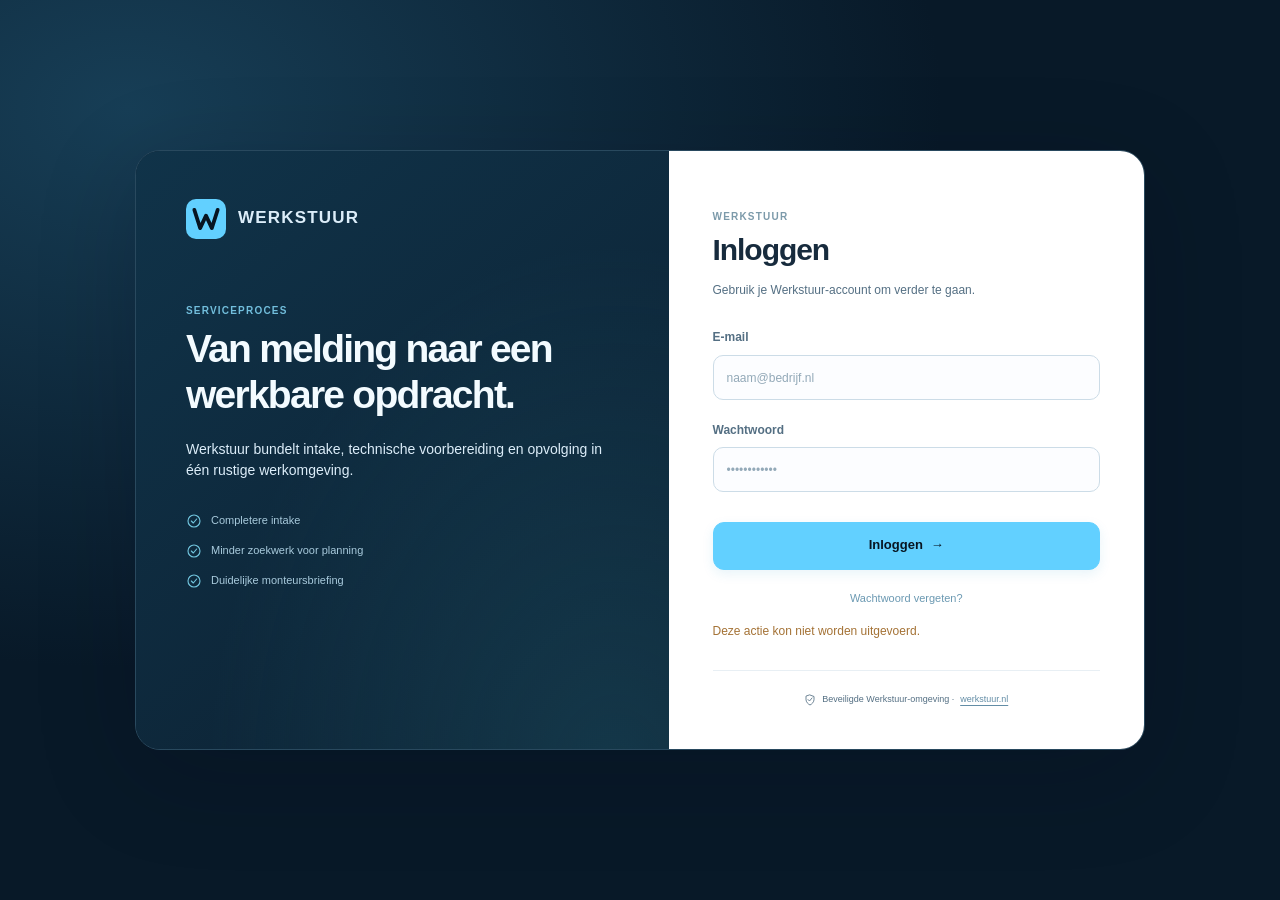
==== index.html @ 486be8c0 "Expose safe analysis checks in system status" ====
<!DOCTYPE html>
<html lang="nl"><head><meta charset="utf-8"/><meta content="width=device-width,initial-scale=1" name="viewport"/>
<meta content="Werkstuur" name="application-name"/>
<meta content="Werkstuur" name="apple-mobile-web-app-title"/>
<meta content="yes" name="apple-mobile-web-app-capable"/>
<meta content="black-translucent" name="apple-mobile-web-app-status-bar-style"/>
<meta content="yes" name="mobile-web-app-capable"/>
<link href="/manifest.webmanifest" rel="manifest"/>
<link href="/apple-touch-icon.png" rel="apple-touch-icon" sizes="180x180"/>
<link href="/icon-192.png" rel="icon" sizes="192x192" type="image/png"/>
<link href="/icon-512.png" rel="icon" sizes="512x512" type="image/png"/><meta content="#07131f" name="theme-color"/><title>Werkstuur · Serviceomgeving</title><meta name="robots" content="noindex,nofollow">


<link rel="stylesheet" href="/workspace-v200.css">
<link rel="stylesheet" href="/analysis-ui-v201.css">
</head><body><div class="ws-session-splash" id="sessionSplash" role="status"><svg class="ws-logo" viewBox="0 0 48 48" aria-hidden="true" focusable="false"><rect width="48" height="48" rx="12" fill="#62d0ff"/><path d="m10 13 7 22 7-15 7 15 7-22" fill="none" stroke="#071522" stroke-width="4.5" stroke-linecap="round" stroke-linejoin="round"/></svg><span>Je werkomgeving wordt geladen…</span></div>
<div class="ws-toaststack" id="toastStack" role="status" aria-live="polite" aria-atomic="false"></div>
<div class="login hidden" id="login"><div class="loginbox cc-loginbox">
<div class="cc-login-intro"><div class="cc-login-brand"><svg class="ws-logo" viewBox="0 0 48 48" aria-hidden="true" focusable="false"><rect width="48" height="48" rx="12" fill="#62d0ff"/><path d="m10 13 7 22 7-15 7 15 7-22" fill="none" stroke="#071522" stroke-width="4.5" stroke-linecap="round" stroke-linejoin="round"/></svg><span>WERKSTUUR</span></div><div><div class="eyebrow">Serviceproces</div><h1>Van melding naar een werkbare opdracht.</h1><p>Werkstuur bundelt intake, technische voorbereiding en opvolging in één rustige werkomgeving.</p></div><div class="cc-login-points"><span><svg class="ws-icon" viewBox="0 0 24 24" aria-hidden="true" focusable="false"><circle cx="12" cy="12" r="9"/><path d="m8 12 3 3 5-6"/></svg> Completere intake</span><span><svg class="ws-icon" viewBox="0 0 24 24" aria-hidden="true" focusable="false"><circle cx="12" cy="12" r="9"/><path d="m8 12 3 3 5-6"/></svg> Minder zoekwerk voor planning</span><span><svg class="ws-icon" viewBox="0 0 24 24" aria-hidden="true" focusable="false"><circle cx="12" cy="12" r="9"/><path d="m8 12 3 3 5-6"/></svg> Duidelijke monteursbriefing</span></div></div>
<div class="cc-login-form">
<div id="loginPanel"><div class="eyebrow">Werkstuur</div><h2>Inloggen</h2><div class="sub">Gebruik je Werkstuur-account om verder te gaan.</div><div class="field"><label>E-mail</label><input autocomplete="username" id="email" type="email" placeholder="naam@bedrijf.nl"/></div><div class="field"><label>Wachtwoord</label><input autocomplete="current-password" id="password" type="password" placeholder="••••••••••••"/></div><button class="btn primary full" onclick="loginNow()">Inloggen <span aria-hidden="true">→</span></button><button class="cc-login-help" onclick="showForgotPassword()" type="button">Wachtwoord vergeten?</button><div class="msg" id="loginMsg"></div><div class="cc-login-foot"><svg class="ws-icon" viewBox="0 0 24 24" aria-hidden="true" focusable="false"><path d="m12 2 8 3v6c0 5-4 9-8 11-4-2-8-6-8-11V5zM8 11l3 3 5-6"/></svg>Beveiligde Werkstuur-omgeving · <a href="https://werkstuur.nl" target="_blank" rel="noopener">werkstuur.nl</a></div></div>
<div class="hidden" id="forgotPanel"><div class="eyebrow">Accounttoegang</div><h2>Wachtwoord herstellen</h2><div class="sub">Vul het e-mailadres van je Werkstuur-account in. Als het account bestaat, ontvang je een herstel-link.</div><div class="field"><label>E-mail</label><input autocomplete="email" id="forgotEmail" type="email" placeholder="naam@bedrijf.nl"/></div><button class="btn primary full" onclick="requestPasswordReset()">Herstel-link aanvragen <span aria-hidden="true">→</span></button><div class="msg" id="forgotMsg"></div><button class="cc-login-back" onclick="showLoginPanel()" type="button">← Terug naar inloggen</button></div>
<div class="hidden" id="resetPanel"><div class="eyebrow">Accounttoegang</div><h2>Nieuw wachtwoord</h2><div class="sub">Kies een nieuw wachtwoord van minimaal 12 tekens.</div><div class="field"><label>Nieuw wachtwoord</label><input autocomplete="new-password" id="resetPassword" type="password" placeholder="min. 12 tekens"/></div><div class="field"><label>Herhaal wachtwoord</label><input autocomplete="new-password" id="resetPassword2" type="password" placeholder="nogmaals"/></div><button class="btn primary full" onclick="completePasswordReset()">Wachtwoord opslaan <span aria-hidden="true">→</span></button><div class="msg" id="resetMsg"></div><div class="cc-login-note">Herstel-links zijn tijdgebonden en worden ongeldig zodra het wachtwoord is gewijzigd.</div><button class="cc-login-back" onclick="showLoginPanel(true)" type="button">← Terug naar inloggen</button></div>
</div>
</div></div>
<div class="app hidden" id="app"><aside><div class="cc-brand">
<div class="cc-brandmark"><svg class="ws-logo" viewBox="0 0 48 48" aria-hidden="true" focusable="false"><rect width="48" height="48" rx="12" fill="#62d0ff"/><path d="m10 13 7 22 7-15 7 15 7-22" fill="none" stroke="#071522" stroke-width="4.5" stroke-linecap="round" stroke-linejoin="round"/></svg></div>
<div class="cc-brandcopy"><strong>WERKSTUUR</strong><span>Serviceomgeving</span></div>
</div><nav class="cc-nav" id="workspaceNav" aria-label="Hoofdnavigatie">
<div class="cc-navgroup cc-nav-main"><div class="cc-navlabel">WERK</div>
<button class="active" data-view="dashboard" id="dashboardNav"><span aria-hidden="true" class="cc-navicon"><svg class="ws-icon" viewBox="0 0 24 24" aria-hidden="true" focusable="false"><rect x="3" y="3" width="7" height="7" rx="1.5"/><rect x="14" y="3" width="7" height="7" rx="1.5"/><rect x="3" y="14" width="7" height="7" rx="1.5"/><rect x="14" y="14" width="7" height="7" rx="1.5"/></svg></span><span>Overzicht</span></button>
<button data-view="cases" id="casesNav"><span aria-hidden="true" class="cc-navicon"><svg class="ws-icon" viewBox="0 0 24 24" aria-hidden="true" focusable="false"><path d="M3 7a2 2 0 0 1 2-2h5l2 2h7a2 2 0 0 1 2 2v10a2 2 0 0 1-2 2H5a2 2 0 0 1-2-2z"/><path d="M3 11h18"/></svg></span><span>Servicedossiers</span></button>
<button data-view="workorders" id="workordersNav"><span aria-hidden="true" class="cc-navicon"><svg class="ws-icon" viewBox="0 0 24 24" aria-hidden="true" focusable="false"><rect x="4" y="6" width="16" height="15" rx="2"/><path d="M9 6V3h6v3M8 11h8M8 15h4M8 18h6"/></svg></span><span>Mijn werk</span></button>
<button data-view="pilotHub" id="pilotHubNav"><span aria-hidden="true" class="cc-navicon"><svg class="ws-icon" viewBox="0 0 24 24" aria-hidden="true" focusable="false"><path d="M4 3v17h17M8 15v-4M13 15V7M18 15v-7"/></svg></span><span>Resultaten</span></button>
<button data-view="settings" id="settingsNav"><span aria-hidden="true" class="cc-navicon"><svg class="ws-icon" viewBox="0 0 24 24" aria-hidden="true" focusable="false"><rect x="5" y="3" width="14" height="18" rx="2"/><path d="M9 7h6M9 11h6M9 15h3M16 17l2 2 4-4"/></svg></span><span>Klantintake</span></button>
<button data-view="team" id="teamNav"><span aria-hidden="true" class="cc-navicon"><svg class="ws-icon" viewBox="0 0 24 24" aria-hidden="true" focusable="false"><circle cx="9" cy="8" r="3"/><path d="M3 21v-3a6 6 0 0 1 12 0v3M16 5a3 3 0 0 1 0 6M18 15a5 5 0 0 1 3 5"/></svg></span><span>Team</span></button>
</div>
<div class="cc-navgroup" id="platformNavGroup"><div class="cc-navlabel">BEHEER</div>
<button data-view="owner" id="ownerNav" class="cc-mobile-secondary"><span aria-hidden="true" class="cc-navicon"><svg class="ws-icon" viewBox="0 0 24 24" aria-hidden="true" focusable="false"><rect x="4" y="3" width="16" height="18" rx="2"/><path d="M8 7h2M14 7h2M8 11h2M14 11h2M8 15h2M14 15h2M10 21v-3h4v3"/></svg></span><span>Organisaties</span></button>
<button data-view="beheer" id="beheerNav"><span aria-hidden="true" class="cc-navicon"><svg class="ws-icon" viewBox="0 0 24 24" aria-hidden="true" focusable="false"><path d="m10 3-.6 2.4-2 .9-2.2-.7-2 3.4 1.6 1.8v2.4L3.2 15l2 3.4 2.2-.7 2 .9.6 2.4h4l.6-2.4 2-.9 2.2.7 2-3.4-1.6-1.8v-2.4l1.6-1.8-2-3.4-2.2.7-2-.9L14 3z"/><circle cx="12" cy="12" r="3"/></svg></span><span>Beheer</span></button>
</div>
</nav>
<div class="cc-profile">
<div class="cc-avatar" id="userInitials">MO</div>
<div class="cc-profilecopy">
<strong id="userDisplay">—</strong>
<span id="who"></span>
</div>
<button class="cc-logout" onclick="logoutNow()" aria-label="Uitloggen" title="Uitloggen" type="button"><svg class="ws-icon" viewBox="0 0 24 24" aria-hidden="true" focusable="false"><path d="M10 4H5a2 2 0 0 0-2 2v12a2 2 0 0 0 2 2h5M9 12h12m-4-4 4 4-4 4"/></svg></button>
</div>
</aside><button class="ws-nav-backdrop" type="button" aria-label="Menu sluiten" onclick="closeNavigation()"></button><main>
<header class="cc-workspacebar">
<button class="ws-mobile-toggle" type="button" id="workspaceMenuToggle" aria-label="Menu openen" aria-expanded="false" aria-controls="workspaceNav" onclick="toggleNavigation()"><svg class="ws-icon" viewBox="0 0 24 24" aria-hidden="true" focusable="false"><path d="M4 6h16M4 12h16M4 18h16"/></svg></button>
<div class="cc-workspace"><span class="ws-workspace-icon"><svg class="ws-icon" viewBox="0 0 24 24" aria-hidden="true" focusable="false"><rect x="4" y="3" width="16" height="18" rx="2"/><path d="M8 7h2M14 7h2M8 11h2M14 11h2M8 15h2M14 15h2M10 21v-3h4v3"/></svg></span><div class="ws-workspace-copy"><span class="cc-workspace-label">ACTIEVE WERKOMGEVING</span><strong id="workspaceName">—</strong></div><span class="cc-workspace-pill" id="workspacePlan">—</span><button class="cc-textbtn hidden" id="workspaceSwitch" type="button" onclick="show('owner')" aria-label="Andere organisatie openen"><svg class="ws-icon" viewBox="0 0 24 24" aria-hidden="true" focusable="false"><path d="M14 3h7v7M21 3l-10 10M10 5H5a2 2 0 0 0-2 2v12a2 2 0 0 0 2 2h12a2 2 0 0 0 2-2v-5"/></svg></button></div>
<div class="ws-workspace-actions"><label class="ws-global-search"><svg class="ws-icon" viewBox="0 0 24 24" aria-hidden="true" focusable="false"><circle cx="10.5" cy="10.5" r="6.5"/><path d="m16 16 5 5"/></svg><input id="globalSearch" type="search" placeholder="Zoek een dossier…" aria-label="Zoek servicedossiers" oninput="syncGlobalSearch(this.value)"><kbd>⌘ K</kbd></label><button class="ws-mobile-search ws-iconbutton" type="button" aria-label="Zoek servicedossiers" onclick="openWorkspaceSearch()"><svg class="ws-icon" viewBox="0 0 24 24" aria-hidden="true" focusable="false"><circle cx="10.5" cy="10.5" r="6.5"/><path d="m16 16 5 5"/></svg></button><div class="cc-page"><span id="pageLabel">Overzicht</span><span class="cc-live" id="connectionStatus"><i></i><span id="connectionLabel">Verbonden</span></span></div></div>
</header><div class="ws-breadcrumb"><span>Werkstuur</span><svg class="ws-icon" viewBox="0 0 24 24" aria-hidden="true" focusable="false"><path d="M4 12h16m-6-6 6 6-6 6"/></svg><strong id="breadcrumbLabel">Overzicht</strong></div>
<div class="ws-context-banner hidden" id="ownerContextBanner"><svg class="ws-icon" viewBox="0 0 24 24" aria-hidden="true" focusable="false"><path d="M2 12s4-7 10-7 10 7 10 7-4 7-10 7-10-7-10-7z"/><circle cx="12" cy="12" r="3"/></svg><div>Je bekijkt deze organisatie als Werkstuur-eigenaar. Het teamaccount van deze organisatie werkt de dossiers bij.</div><button class="cc-textbtn" type="button" onclick="show('owner')">Andere omgeving</button></div>
<section class="hidden" id="onboardingView">
<div class="top"><div><div class="eyebrow">Launch Partner Setup</div><h2>Onboarding-wizard</h2><div class="sub">Configureer een installatiebedrijf en start de pilot vanuit één scherm.</div></div></div>
<div class="card section">
<div class="eyebrow">Stap <span id="obStepNo">1</span> van 5</div>
<div id="obStep1">
<h3>1. Bedrijf &amp; servicefocus</h3>
<div class="field"><label>Bedrijfsnaam</label><input autocomplete="organization" id="obCompany" placeholder="Bedrijfsnaam pilotklant"/></div><div class="field"><label>Support e-mail</label><input id="obSupportEmail" placeholder="service@bedrijf.nl" type="email"/></div><div class="field"><label>Privacyverklaring URL</label><input id="obPrivacyUrl" placeholder="https://bedrijf.nl/privacy" type="url"/></div>
<div class="field"><label>Servicetypen in de pilot</label>
<label><input checked="" class="obService" type="checkbox" value="Laadpaal"/> Laadpaal</label><br/>
<label><input checked="" class="obService" type="checkbox" value="Zonnepanelen"/> Zonnepanelen</label><br/>
<label><input class="obService" type="checkbox" value="Thuisbatterij"/> Thuisbatterij</label><br/>
<label><input class="obService" type="checkbox" value="Elektro"/> Elektro</label>
</div>
</div>
<div class="hidden" id="obStep2">
<h3>2. Merken</h3>
<div class="sub">Selecteer waar de pilot op focust. De klantintake gebruikt daarna alleen deze keuzes.</div>
<div class="section" id="obBrands"></div>
</div>
<div class="hidden" id="obStep3">
<h3>3. Team</h3>
<div class="sub">Optioneel. Bestaande accounts blijven behouden.</div>
<div class="grid2">
<div class="card">
<h3>Planner</h3>
<div class="field"><label>Naam</label><input id="obPlannerName" placeholder="bijv. Lisa"/></div>
<div class="field"><label>E-mail</label><input id="obPlannerEmail" type="email"/></div>
<div class="field"><label>Tijdelijk wachtwoord</label><input id="obPlannerPassword" placeholder="min. 12 tekens" type="password"/></div>
</div>
<div class="card">
<h3>Monteur</h3>
<div class="field"><label>Naam</label><input id="obTechName" placeholder="bijv. Mark"/></div>
<div class="field"><label>E-mail</label><input id="obTechEmail" type="email"/></div>
<div class="field"><label>Tijdelijk wachtwoord</label><input id="obTechPassword" placeholder="min. 12 tekens" type="password"/></div>
</div>
</div>
</div>
<div class="hidden" id="obStep4">
<h3>4. Businesscase-aannames</h3>
<div class="grid2">
<div>
<div class="field"><label>Baseline planner-/intaketijd per case (min)</label><input id="obBaselinePlanner" type="number" value="13"/></div>
<div class="field"><label>Planner kostwaarde (€ / uur)</label><input id="obPlannerRate" type="number" value="40"/></div>
<div class="field"><label>Monteur kostwaarde (€ / uur)</label><input id="obTechRate" type="number" value="55"/></div>
<div class="field"><label>Gemiddeld locatiebezoek (min)</label><input id="obVisitMinutes" type="number" value="90"/></div>
</div>
<div>
<div class="field"><label>Gemiddelde retourkilometers</label><input id="obKm" type="number" value="35"/></div>
<div class="field"><label>Kostprijs per km (€)</label><input id="obKmCost" step="0.01" type="number" value="0.35"/></div>
<div class="field"><label>Softwarekosten voor berekening (€ / maand)</label><input id="obSoftware" type="number" value="299"/></div>
<div class="field"><label>Cases per maand</label><input id="obVolume" type="number" value="150"/></div>
</div>
</div>
</div>
<div class="hidden" id="obStep5">
<h3>5. Nulmeting &amp; pilotdoelen</h3>
<div class="grid2">
<div>
<div class="field"><label>Pilotnaam</label><input id="obPilotName" value="Launch Partner Pilot"/></div>
<div class="field"><label>Startdatum</label><input id="obStart" type="date"/></div>
<div class="field"><label>Einddatum</label><input id="obEnd" type="date"/></div>
<div class="field"><label>Nulmeting first-time-fix (%)</label><input id="obBaseFTF" type="number" value="70"/></div>
<div class="field"><label>Nulmeting tweede bezoek (%)</label><input id="obBaseSecond" type="number" value="20"/></div>
<div class="field"><label>Nulmeting remote opgelost (%)</label><input id="obBaseRemote" type="number" value="5"/></div>
</div>
<div>
<div class="field"><label>Doel planner-/voorbereidingstijd (min)</label><input id="obTargetPlanner" type="number" value="7"/></div>
<div class="field"><label>Doel first-time-fix (%)</label><input id="obTargetFTF" type="number" value="80"/></div>
<div class="field"><label>Doel tweede bezoek (%)</label><input id="obTargetSecond" type="number" value="12"/></div>
<div class="field"><label>Doel remote opgelost (%)</label><input id="obTargetRemote" type="number" value="10"/></div>
<div class="field"><label>Scope/notitie</label><textarea id="obPilotNotes">6-weekse pilot met technische servicecases.</textarea></div>
</div>
</div>
</div>
<div class="hidden" id="obResult"></div>
<div class="section" id="obControls" style="display:flex;justify-content:space-between;gap:10px">
<button class="btn" id="obBack" onclick="obPrev()">← Vorige</button>
<button class="btn primary" id="obNext" onclick="obNext()">Volgende →</button>
</div>
</div>
</section>
<section id="dashboardView"><div class="ws-context-banner ws-setup-banner hidden" id="setupBanner"><svg class="ws-icon" viewBox="0 0 24 24" aria-hidden="true" focusable="false"><circle cx="12" cy="12" r="9"/><path d="M12 11v6M12 7h.01"/></svg><div>Maak de startinstellingen compleet om je werkomgeving voor de eerste pilot klaar te zetten.</div><button class="cc-textbtn" type="button" onclick="openOnboardingFromManage()">Startinstellingen</button></div>
<div class="cc-pagehead">
<div>
<div class="eyebrow">Werkstuur</div>
<h2 id="dashboardGreeting">Goedemiddag</h2>
<div class="sub">Dit is wat nu aandacht nodig heeft in de actieve omgeving.</div>
</div>
<button class="btn primary" id="newBtn" type="button" onclick="openNew()"><svg class="ws-icon" viewBox="0 0 24 24" aria-hidden="true" focusable="false"><path d="M12 4v16M4 12h16"/></svg> Nieuw dossier</button>
</div>
<div class="cc-metrics">
<div class="cc-metric">
<div class="cc-metricicon"><svg class="ws-icon" viewBox="0 0 24 24" aria-hidden="true" focusable="false"><path d="M3 7a2 2 0 0 1 2-2h5l2 2h7a2 2 0 0 1 2 2v10a2 2 0 0 1-2 2H5a2 2 0 0 1-2-2z"/><path d="M3 11h18"/></svg></div>
<div><small>Dossiers totaal</small><b id="mCases">0</b><span>in deze omgeving</span></div>
</div>
<div class="cc-metric attention">
<div class="cc-metricicon"><svg class="ws-icon" viewBox="0 0 24 24" aria-hidden="true" focusable="false"><path d="m12 3 10 17H2zM12 9v4M12 17h.01"/></svg></div>
<div><small>Aandacht nodig</small><b id="mReview">0</b><span>review of onvolledige voorbereiding</span></div>
</div>
<div class="cc-metric">
<div class="cc-metricicon"><svg class="ws-icon" viewBox="0 0 24 24" aria-hidden="true" focusable="false"><circle cx="12" cy="12" r="9"/><path d="M12 6v6l4 2"/></svg></div>
<div><small>Ingepland</small><b id="mScheduled">0</b><span>klaar voor uitvoering</span></div>
</div>
<div class="cc-metric readiness">
<div class="cc-metricicon"><svg class="ws-icon" viewBox="0 0 24 24" aria-hidden="true" focusable="false"><circle cx="12" cy="12" r="9"/><path d="m8 12 3 3 5-6"/></svg></div>
<div><small>Gem. gereedheid</small><b id="mReady">0%</b><span>volledigheid voorbereiding</span></div>
</div>
</div>
<div class="cc-dashboardgrid">
<div class="cc-panel cc-mainpanel">
<div class="cc-panelhead">
<div><span class="cc-kicker">RECENTE DOSSIERS</span><h3>De laatste meldingen</h3></div>
<button class="cc-textbtn" onclick="show('cases')">Alle dossiers <svg class="ws-icon" viewBox="0 0 24 24" aria-hidden="true" focusable="false"><path d="M4 12h16m-6-6 6 6-6 6"/></svg></button>
</div>
<div class="table cc-table" id="dashTable"></div>
</div>
<aside class="cc-sidepanel">
<div class="cc-panel cc-prioritypanel">
<div class="cc-panelhead"><div><span class="cc-kicker">NU BELANGRIJK</span><h3>Aandacht nodig</h3></div><button class="cc-textbtn" onclick="show('cases');setAttentionFilter()">Bekijk alles →</button></div>
<div class="cc-prioritylist" id="attentionQueue"></div>
</div>
<div class="cc-panel cc-nextpanel">
<span class="cc-kicker">VOLGENDE STAP</span>
<h3>Werk vanuit het dossier</h3>
<p>Open een dossier om ontbrekende informatie, voorbereiding, toewijzing en uitkomst op één plek af te handelen.</p>
<button class="btn full" onclick="show('cases')">Naar servicedossiers <svg class="ws-icon" viewBox="0 0 24 24" aria-hidden="true" focusable="false"><path d="M4 12h16m-6-6 6 6-6 6"/></svg></button>
</div>
</aside>
</div>
</section>
<section class="hidden" id="casesView"><div class="cc-pagehead"><div><div class="eyebrow">Operationeel</div><h2>Servicedossiers</h2><div class="sub">Elke melding, voorbereiding en vervolgstap op één plek.</div></div><button class="btn primary" id="newBtn2" type="button" onclick="openNew()"><svg class="ws-icon" viewBox="0 0 24 24" aria-hidden="true" focusable="false"><path d="M12 4v16M4 12h16"/></svg> Nieuw dossier</button></div>
<div class="cc-casebar">
<div class="cc-search"><span aria-hidden="true"><svg class="ws-icon" viewBox="0 0 24 24" aria-hidden="true" focusable="false"><circle cx="10.5" cy="10.5" r="6.5"/><path d="m16 16 5 5"/></svg></span><input id="caseSearch" type="search" placeholder="Klant, dossiernummer, plaats of klacht…" aria-label="Zoek servicedossiers" oninput="renderCasesView();syncSearchFields()"/></div>
<select id="caseStatusFilter" aria-label="Filter op status" onchange="renderCasesView()"><option value="all">Alle statussen</option><option value="attention">Vraagt aandacht</option><option value="Info ontbreekt">Info ontbreekt</option><option value="Review">Review</option><option value="Ingepland">Ingepland</option><option value="Afgerond">Afgerond</option></select>
<select id="caseSort" aria-label="Sorteer cases" onchange="renderCasesView()"><option value="priority">Prioriteit</option><option value="recent">Nieuwste eerst</option><option value="readinessAsc">Gereedheid laag → hoog</option><option value="readinessDesc">Gereedheid hoog → laag</option></select>
<button class="btn cc-clearfilters" type="button" onclick="clearCaseFilters()">Reset</button>
</div>
<div class="cc-case-meta" id="caseResultsMeta"></div>
<div class="card table cc-casetable" id="casesTable"></div></section>
<section class="hidden" id="workordersView"><div class="cc-pagehead"><div><div class="eyebrow">Jouw servicewerk</div><h2>Mijn opdrachten</h2><div class="sub">Je toegewezen werk, met alle voorbereiding binnen handbereik.</div></div><button class="btn" type="button" onclick="refreshWorkorders()"><svg class="ws-icon" viewBox="0 0 24 24" aria-hidden="true" focusable="false"><path d="M20 8V3l-3 3a8 8 0 0 0-13 5M4 16v5l3-3a8 8 0 0 0 13-5M20 3h-5M4 21h5"/></svg>Vernieuwen</button></div><div class="ws-work-summary"><div class="ws-work-chip">Open<b id="woOpen">—</b></div><div class="ws-work-chip">Ingepland<b id="woPlanned">—</b></div><div class="ws-work-chip">Afgerond<b id="woDone">—</b></div></div><div class="cc-search ws-workbar"><svg class="ws-icon" viewBox="0 0 24 24" aria-hidden="true" focusable="false"><circle cx="10.5" cy="10.5" r="6.5"/><path d="m16 16 5 5"/></svg><input id="workorderSearch" type="search" aria-label="Zoek mijn opdrachten" placeholder="Zoek klant, plaats of dossier…" oninput="renderWorkorders();syncSearchFields()"></div><div class="ws-worklist" id="workorders"></div></section>
<section class="hidden" id="caseView">
<div class="ws-case-top"><button class="btn btn-quiet" type="button" id="caseBack" onclick="backFromCase()"><svg class="ws-icon" viewBox="0 0 24 24" aria-hidden="true" focusable="false"><path d="M20 12H4m6-6-6 6 6 6"/></svg>Terug naar dossiers</button><button class="btn primary case-write" type="button" id="saveBtn" onclick="saveCase()"><svg class="ws-icon" viewBox="0 0 24 24" aria-hidden="true" focusable="false"><path d="m5 12 4 4L19 6"/></svg>Wijzigingen opslaan</button></div>
<div id="caseHero" class="ws-case-hero"></div>
<div class="ws-case-layout"><div><nav class="ws-case-tabs" role="tablist" aria-label="Onderdeel van servicedossier"><button type="button" role="tab" class="active" id="caseTab-dossier" aria-controls="casePane-dossier" aria-selected="true" data-case-tab="dossier" onclick="selectCaseTab('dossier')"><svg class="ws-icon" viewBox="0 0 24 24" aria-hidden="true" focusable="false"><path d="M3 7a2 2 0 0 1 2-2h5l2 2h7a2 2 0 0 1 2 2v10a2 2 0 0 1-2 2H5a2 2 0 0 1-2-2z"/><path d="M3 11h18"/></svg>Dossier</button><button type="button" role="tab" id="caseTab-prep" aria-controls="casePane-prep" aria-selected="false" tabindex="-1" data-case-tab="prep" onclick="selectCaseTab('prep')"><svg class="ws-icon" viewBox="0 0 24 24" aria-hidden="true" focusable="false"><rect x="4" y="6" width="16" height="15" rx="2"/><path d="M9 6V3h6v3M8 11h8M8 15h4M8 18h6"/></svg>Voorbereiding</button><button type="button" role="tab" id="caseTab-notes" aria-controls="casePane-notes" aria-selected="false" tabindex="-1" data-case-tab="notes" onclick="selectCaseTab('notes')"><svg class="ws-icon" viewBox="0 0 24 24" aria-hidden="true" focusable="false"><path d="M4 3h16a1 1 0 0 1 1 1v12a1 1 0 0 1-1 1H8l-5 4V4a1 1 0 0 1 1-1zM7 7h10M7 11h7"/></svg>Notities</button><button type="button" role="tab" id="caseTab-files" aria-controls="casePane-files" aria-selected="false" tabindex="-1" data-case-tab="files" onclick="selectCaseTab('files')"><svg class="ws-icon" viewBox="0 0 24 24" aria-hidden="true" focusable="false"><path d="M14 2H6a2 2 0 0 0-2 2v16a2 2 0 0 0 2 2h12a2 2 0 0 0 2-2V8zM14 2v6h6M8 12h8M8 16h5"/></svg>Bijlagen</button><button type="button" role="tab" id="caseTab-outcome" aria-controls="casePane-outcome" aria-selected="false" tabindex="-1" data-case-tab="outcome" onclick="selectCaseTab('outcome')"><svg class="ws-icon" viewBox="0 0 24 24" aria-hidden="true" focusable="false"><circle cx="12" cy="12" r="9"/><path d="m8 12 3 3 5-6"/></svg>Uitkomst</button></nav>
<div class="ws-case-pane" role="tabpanel" id="casePane-dossier" aria-labelledby="caseTab-dossier"><div class="card" id="caseMain"></div></div>
<div class="ws-case-pane hidden" role="tabpanel" id="casePane-prep" aria-labelledby="caseTab-prep"><div class="card"><h3>Goed voorbereid op pad</h3><div class="sub">Aandachtspunten vóór vertrek. Jullie vakbekwame team beoordeelt wat passend en veilig is.</div><div id="prep"></div></div></div>
<div class="ws-case-pane hidden" role="tabpanel" id="casePane-notes" aria-labelledby="caseTab-notes"><div class="card"><h3>Notities &amp; overdracht</h3><div id="notes"></div><div class="case-write"><div class="field"><label for="noteText">Nieuwe interne notitie</label><textarea id="noteText" placeholder="Deel relevante context met je team…" maxlength="5000"></textarea></div><button class="btn primary" type="button" onclick="addNote()"><svg class="ws-icon" viewBox="0 0 24 24" aria-hidden="true" focusable="false"><path d="M12 4v16M4 12h16"/></svg>Notitie toevoegen</button></div></div></div>
<div class="ws-case-pane hidden" role="tabpanel" id="casePane-files" aria-labelledby="caseTab-files"><div class="card"><h3>Foto's &amp; bijlagen</h3><div id="attachments"></div><div class="case-write"><div class="field"><label for="fileInput">Een bestand toevoegen</label><input accept="image/*,.pdf" id="fileInput" type="file"><div class="ws-form-help">Afbeelding of PDF, maximaal 5 MB.</div></div><button class="btn primary" type="button" onclick="uploadFile()"><svg class="ws-icon" viewBox="0 0 24 24" aria-hidden="true" focusable="false"><path d="M12 16V4m-5 5 5-5 5 5M4 16v4a1 1 0 0 0 1 1h14a1 1 0 0 0 1-1v-4"/></svg>Bijlage uploaden</button></div></div></div>
<div class="ws-case-pane hidden" role="tabpanel" id="casePane-outcome" aria-labelledby="caseTab-outcome"><div class="card"><h3>Uitkomst van de service</h3><div class="sub" id="outcomeCurrent"></div><div class="ws-case-note"><svg class="ws-icon" viewBox="0 0 24 24" aria-hidden="true" focusable="false"><circle cx="12" cy="12" r="9"/><path d="M12 11v6M12 7h.01"/></svg>Vul dit na de service in. Met deze terugkoppeling krijgt jullie team inzicht in voorbereiding en vervolgbezoeken.</div><div class="field"><label><input id="oResolved" type="checkbox">In één locatiebezoek opgelost</label></div><div class="field"><label><input id="oRemote" type="checkbox">Op afstand opgelost</label></div><div class="field"><label><input id="oSecond" type="checkbox">Een tweede bezoek nodig</label></div><div class="field"><label>Welke informatie ontbrak vooraf?</label><input id="oMissingInfo" placeholder="Bijvoorbeeld een foutcode of installatietekening"></div><div class="field"><label>Welk materiaal of onderdeel ontbrak?</label><input id="oMissingMaterial" placeholder="Alleen indien van toepassing"></div><div class="field"><label><input id="oWrongSkill" type="checkbox">Een andere expertise of monteur was nodig</label></div><div class="field"><label><input id="oPreventable" type="checkbox">Een tweede rit was mogelijk te voorkomen</label></div><div class="field"><label>Werkelijke voorbereidingstijd voor deze case (minuten)</label><input id="oPlannerMinutes" min="0" placeholder="Bijvoorbeeld 5" step="0.5" type="number"></div><div class="field"><label>Korte evaluatie</label><textarea id="oNotes"></textarea></div><button class="btn primary case-write" type="button" onclick="saveOutcome()"><svg class="ws-icon" viewBox="0 0 24 24" aria-hidden="true" focusable="false"><path d="m5 12 4 4L19 6"/></svg>Uitkomst opslaan</button></div></div>
</div><div class="ws-case-sidebar"><div class="card" id="caseSide"></div><div class="card" id="assignmentCard"><h3>Toegewezen monteur</h3><div class="field"><label for="assignedTo">Monteur</label><select id="assignedTo"></select></div><button class="btn full case-write" type="button" id="assignBtn" onclick="assignCase()"><svg class="ws-icon" viewBox="0 0 24 24" aria-hidden="true" focusable="false"><circle cx="9" cy="8" r="3"/><path d="M3 21v-3a6 6 0 0 1 12 0v3M16 5a3 3 0 0 1 0 6M18 15a5 5 0 0 1 3 5"/></svg>Toewijzing opslaan</button><div class="ws-form-help" id="assignmentHelp"></div></div></div></div></section>
<section class="hidden" id="pilotHubView">
<div class="cc-pagehead"><div><div class="eyebrow">Pilot</div><h2>Pilot &amp; resultaten</h2><div class="sub">Voortgang, effect en managementrapportage op één plek.</div></div><button class="btn" onclick="loadPilotHub()">Vernieuwen</button></div>
<div class="cc-metrics section">
<div class="cc-metric"><div class="cc-metricicon"><svg class="ws-icon" viewBox="0 0 24 24" aria-hidden="true" focusable="false"><circle cx="12" cy="12" r="9"/><path d="m8 12 3 3 5-6"/></svg></div><div><small>First-time-fix</small><b id="phFTF">—</b><span>geregistreerde uitkomsten</span></div></div>
<div class="cc-metric"><div class="cc-metricicon"><svg class="ws-icon" viewBox="0 0 24 24" aria-hidden="true" focusable="false"><path d="M20 8V3l-3 3a8 8 0 0 0-13 5M4 16v5l3-3a8 8 0 0 0 13-5M20 3h-5M4 21h5"/></svg></div><div><small>Tweede bezoek</small><b id="phSecond">—</b><span>geregistreerde uitkomsten</span></div></div>
<div class="cc-metric"><div class="cc-metricicon"><svg class="ws-icon" viewBox="0 0 24 24" aria-hidden="true" focusable="false"><path d="M6 19a5 5 0 0 1-1-10 7 7 0 0 1 13-2 6 6 0 0 1 1 12z"/></svg></div><div><small>Remote opgelost</small><b id="phRemote">—</b><span>geregistreerde uitkomsten</span></div></div>
<div class="cc-metric readiness"><div class="cc-metricicon"><svg class="ws-icon" viewBox="0 0 24 24" aria-hidden="true" focusable="false"><path d="M18 5a7 7 0 0 0-11 7 7 7 0 0 0 11 7M4 10h11M4 14h10"/></svg></div><div><small>Projectie netto / maand</small><b id="phNet">—</b><span>op basis van aannames</span></div></div>
</div>
<div class="cc-hubgrid section">
<button class="cc-hubcard" onclick="show('metrics')"><span class="cc-hubicon"><svg class="ws-icon" viewBox="0 0 24 24" aria-hidden="true" focusable="false"><path d="M4 3v17h17M8 15v-4M13 15V7M18 15v-7"/></svg></span><div><b>KPI's &amp; businesscase</b><small>Bekijk operationele resultaten, datakwaliteit en economische impact.</small></div><i>→</i></button>
<button class="cc-hubcard" onclick="show('pilot')"><span class="cc-hubicon"><svg class="ws-icon" viewBox="0 0 24 24" aria-hidden="true" focusable="false"><circle cx="12" cy="12" r="9"/><path d="M12 6v6l4 2"/></svg></span><div><b>Pilot beheren</b><small>Nulmeting, doelen, snapshots en looptijd van de actieve pilot.</small></div><i>→</i></button>
<button class="cc-hubcard" onclick="show('report')"><span class="cc-hubicon"><svg class="ws-icon" viewBox="0 0 24 24" aria-hidden="true" focusable="false"><path d="M14 2H6a2 2 0 0 0-2 2v16a2 2 0 0 0 2 2h12a2 2 0 0 0 2-2V8zM14 2v6h6M8 12h8M8 16h5"/></svg></span><div><b>Directierapport</b><small>Samenvatting, conclusies en rapportage voor besluitvorming.</small></div><i>→</i></button>
</div>
<div class="card section cc-pilot-context"><div><span class="cc-kicker">ACTIEVE PILOT</span><h3 id="phPilotName">Pilotstatus laden…</h3><p class="sub" id="phPilotStatus">—</p></div><button class="cc-textbtn" onclick="show('pilot')">Open pilotbeheer →</button></div>
</section>
<section class="hidden" id="metricsView"><div class="top"><div><div class="eyebrow">Pilotmeting</div><h2>KPI's</h2></div></div><div class="grid4"><div class="card metric"><small>Totaal</small><b id="kTotal">0</b></div><div class="card metric"><small>Klantintakes</small><b id="kPublic">0</b></div><div class="card metric"><small>Gem. intake</small><b id="kIntake">0s</b></div><div class="card metric"><small>Compleet bij intake</small><b id="kComplete">0%</b></div></div><div class="grid4 section"><div class="card metric"><small>First-time-fix</small><b id="kFTF">0%</b></div><div class="card metric"><small>Tweede bezoek</small><b id="kSecond">0%</b></div><div class="card metric"><small>Voorkombare tweede rit</small><b id="kPreventable">0%</b></div><div class="card metric"><small>Remote opgelost</small><b id="kRemote">0%</b></div></div><div class="card section"><div class="kv"><span>Planbaar %</span><b id="kScheduled">0%</b></div><div class="kv"><span>Uitkomsten geregistreerd</span><b id="kUitkomsten">0</b></div><div class="sub">De FTF-percentages worden alleen berekend op cases waarvoor een outcome is geregistreerd.</div></div>
<div class="section"><div class="eyebrow">Economische impact</div><h2 style="font-size:22px">Businesscase</h2><div class="sub">Gemeten besparing en geschatte waarde staan bewust apart.</div></div>
<div class="grid4 section">
<div class="card metric"><small>Gemeten plannerwaarde</small><b id="ePlanner">€0</b></div>
<div class="card metric"><small>Geschatte remote ritwaarde</small><b id="eRemote">€0</b></div>
<div class="card metric"><small>Vermijdbare verspilling gezien</small><b id="eWaste">€0</b></div>
<div class="card metric"><small>Verwachte netto / maand</small><b id="eNet">€0</b></div>
</div>
<div class="grid2 section">
<div class="card"><h3>Aannames — transparant en aanpasbaar</h3>
<div class="field"><label>Baseline planner-/intaketijd per case (min)</label><input id="aBaselinePlanner" step="0.5" type="number"/></div>
<div class="field"><label>Planner/backoffice kostwaarde (€ / uur)</label><input id="aPlannerRate" step="1" type="number"/></div>
<div class="field"><label>Monteur kostwaarde (€ / uur)</label><input id="aTechRate" step="1" type="number"/></div>
<div class="field"><label>Gemiddelde duur extra locatiebezoek (min)</label><input id="aVisitMinutes" step="5" type="number"/></div>
<div class="field"><label>Gemiddelde retourkilometers per extra rit</label><input id="aKm" step="1" type="number"/></div>
<div class="field"><label>Kostprijs per km (€)</label><input id="aKmCost" step="0.01" type="number"/></div>
<div class="field"><label>Softwarekosten voor berekening (€ / maand)</label><input id="aSoftware" step="1" type="number"/><div class="ws-form-help">Dit is een rekenaanname. Het instellen van dit bedrag activeert geen betaling of abonnement.</div></div>
<div class="field"><label>Cases per maand voor projectie</label><input id="aVolume" step="1" type="number"/></div>
<button class="btn primary" onclick="saveEconomicAssumptions()">Aannames opslaan</button>
</div>
<div class="card"><h3>Berekening</h3>
<div class="kv"><span>Planner-minuten bespaard</span><b id="ePlannerMinutes">0</b></div>
<div class="kv"><span>Remote opgeloste cases</span><b id="eRemoteCount">0</b></div>
<div class="kv"><span>Voorkombare tweede bezoeken gezien</span><b id="ePreventableCount">0</b></div>
<div class="kv"><span>Verwachte bruto / maand</span><b id="eGross">€0</b></div>
<div class="kv"><span>Softwarekosten in berekening</span><b id="eSoftware">€0</b></div>
<div class="kv"><span>Break-even</span><b id="eBreakEven">—</b></div>
<div class="sub section"><b>Gemeten:</b> plannerwaarde gebruikt alleen cases waar werkelijke plannertijd is geregistreerd.<br/><br/><b>Geschat:</b> remote ritwaarde gebruikt instelbare tijd-, monteur- en kilometerkosten.<br/><br/><b>Verspilling:</b> voorkombare tweede ritten zijn opportunity loss, niet gerealiseerde besparing.</div>
</div>
</div></section>
<section class="hidden" id="pilotView">
<div class="top"><div><div class="eyebrow">Pilotbeheer</div><h2>Voor versus na Werkstuur</h2><div class="sub">Leg nulmeting, doelen, looptijd en voortgang van een launch partner vast.</div></div><div><button class="btn" onclick="takePilotSnapshot()">Snapshot vandaag</button> <button class="btn primary" onclick="closePilot()">Pilot afsluiten</button></div></div>
<div class="card hidden" id="pilotNoActive">
<h3>Start een nieuwe pilot</h3>
<div class="grid2">
<div>
<div class="field"><label>Pilotnaam</label><input id="pName" value="Launch Partner Pilot"/></div>
<div class="field"><label>Startdatum</label><input id="pStart" type="date"/></div>
<div class="field"><label>Einddatum</label><input id="pEnd" type="date"/></div>
<div class="field"><label>Nulmeting planner-/voorbereidingstijd (min)</label><input id="pBasePlanner" step="0.5" type="number" value="13"/></div>
<div class="field"><label>Nulmeting first-time-fix (%)</label><input id="pBaseFTF" step="0.1" type="number" value="70"/></div>
<div class="field"><label>Nulmeting tweede bezoek (%)</label><input id="pBaseSecond" step="0.1" type="number" value="20"/></div>
<div class="field"><label>Nulmeting remote opgelost (%)</label><input id="pBaseRemote" step="0.1" type="number" value="5"/></div>
</div>
<div>
<div class="field"><label>Doel planner-/voorbereidingstijd (min)</label><input id="pTargetPlanner" step="0.5" type="number" value="7"/></div>
<div class="field"><label>Doel first-time-fix (%)</label><input id="pTargetFTF" step="0.1" type="number" value="80"/></div>
<div class="field"><label>Doel tweede bezoek (%)</label><input id="pTargetSecond" step="0.1" type="number" value="12"/></div>
<div class="field"><label>Doel remote opgelost (%)</label><input id="pTargetRemote" step="0.1" type="number" value="10"/></div>
<div class="field"><label>Notities / scope</label><textarea id="pNotes">Pilot op servicecases laadinfra en PV.</textarea></div>
</div>
</div>
<button class="btn primary" onclick="startPilot()">Pilot starten</button>
</div>
<div class="hidden" id="pilotActive">
<div class="grid4">
<div class="card metric"><small>Voortgang</small><b id="pProgress">0%</b></div>
<div class="card metric"><small>Dagen resterend</small><b id="pRemaining">0</b></div>
<div class="card metric"><small>Uitkomsten</small><b id="pUitkomsten">0</b></div>
<div class="card metric"><small>Verwachte netto / maand</small><b id="pVerwachteNet">€0</b></div>
</div>
<div class="grid2 section">
<div class="card"><h3>Voor versus nu</h3><div id="pilotCompare"></div></div>
<div class="card"><h3>Doelen</h3><div id="pilotGoals"></div></div>
</div>
<div class="card section"><h3>Snapshots</h3><div id="pilotSnapshots"></div></div>
</div>
</section>
<section class="hidden" id="reportView">
<div class="top"><div><div class="eyebrow">Managementrapportage</div><h2>Directierapport</h2><div class="sub">Automatische pilotsamenvatting met datakwaliteit, KPI's en financiële impact.</div></div><div><button class="btn" onclick="loadReport()">Vernieuwen</button> <button class="btn primary" onclick="printReport()">Print / PDF</button></div></div>
<div id="reportContainer"></div>
</section>
<section class="hidden" id="settingsView"><div class="cc-pagehead"><div><div class="eyebrow">Klantzijde</div><h2>Klantintake</h2><div class="sub">Eén rustige intake voor klantgegevens, installatie-informatie, klacht en foto.</div></div></div><div class="grid2"><div class="card cc-intake-card"><span class="cc-kicker">DEELBARE LINK</span><h3>Stuur de klant direct naar de intake</h3><p class="sub">De link is gekoppeld aan de actieve organisatie. Nieuwe meldingen komen automatisch als case binnen.</p><div class="linkbox section" id="intakeLink"></div><div class="section cc-inline-actions"><button class="btn" onclick="copyIntakeLink()">Link kopiëren</button><button class="btn primary" onclick="window.open(intakeLink.textContent,'_blank')">Open klantweergave ↗</button></div></div><div class="card cc-intake-preview"><span class="cc-kicker">KLANTERVARING</span><h3>Wat de klant doorloopt</h3><div class="cc-flowstep"><i>1</i><div><b>Contact</b><small>Naam, plaats en contactgegevens</small></div></div><div class="cc-flowstep"><i>2</i><div><b>Installatie &amp; klacht</b><small>Type, merk, model, storing en foto</small></div></div><div class="cc-flowstep"><i>3</i><div><b>Controle &amp; versturen</b><small>Privacy, veiligheidsmelding en bevestiging</small></div></div></div></div></section>
<section class="hidden" id="beheerView">
<div class="cc-pagehead"><div><div class="eyebrow">Beheer</div><h2>Instellingen &amp; beheer</h2><div class="sub">Functies die je niet tijdens het dagelijkse casewerk nodig hebt.</div></div></div>
<div class="cc-managegrid section">
<button class="cc-managecard" id="manageOrganizations" onclick="show('owner')"><span><svg class="ws-icon" viewBox="0 0 24 24" aria-hidden="true" focusable="false"><rect x="4" y="3" width="16" height="18" rx="2"/><path d="M8 7h2M14 7h2M8 11h2M14 11h2M8 15h2M14 15h2M10 21v-3h4v3"/></svg></span><div><b>Organisaties</b><small>Klantomgevingen openen, aanmaken of pauzeren.</small></div><i>→</i></button>
<button class="cc-managecard" id="manageTeam" onclick="show('team')"><span><svg class="ws-icon" viewBox="0 0 24 24" aria-hidden="true" focusable="false"><circle cx="9" cy="8" r="3"/><path d="M3 21v-3a6 6 0 0 1 12 0v3M16 5a3 3 0 0 1 0 6M18 15a5 5 0 0 1 3 5"/></svg></span><div><b>Team</b><small>Bekijk gebruikers binnen de actieve organisatie.</small></div><i>→</i></button>
<button class="cc-managecard" id="manageProduct" onclick="show('product')"><span><svg class="ws-icon" viewBox="0 0 24 24" aria-hidden="true" focusable="false"><path d="m10 3-.6 2.4-2 .9-2.2-.7-2 3.4 1.6 1.8v2.4L3.2 15l2 3.4 2.2-.7 2 .9.6 2.4h4l.6-2.4 2-.9 2.2.7 2-3.4-1.6-1.8v-2.4l1.6-1.8-2-3.4-2.2.7-2-.9L14 3z"/><circle cx="12" cy="12" r="3"/></svg></span><div><b>Productinstellingen</b><small>Branding, accounts, wachtwoord, export en reset.</small></div><i>→</i></button>
<button class="cc-managecard" id="manageSystem" onclick="show('system')"><span><svg class="ws-icon" viewBox="0 0 24 24" aria-hidden="true" focusable="false"><path d="m12 2 8 3v6c0 5-4 9-8 11-4-2-8-6-8-11V5zM8 11l3 3 5-6"/></svg></span><div><b>Systeemstatus</b><small>Database, opslag, runtime en versie controleren.</small></div><i>→</i></button>
<button class="cc-managecard" id="manageAudit" onclick="show('audit')"><span><svg class="ws-icon" viewBox="0 0 24 24" aria-hidden="true" focusable="false"><path d="M14 2H6a2 2 0 0 0-2 2v16a2 2 0 0 0 2 2h12a2 2 0 0 0 2-2V8zM14 2v6h6M8 12h8M8 16h5"/></svg></span><div><b>Auditlog</b><small>Bekijk recente activiteiten in de actieve omgeving.</small></div><i>→</i></button>
<button class="cc-managecard" id="manageOnboarding" onclick="openOnboardingFromManage()"><span><svg class="ws-icon" viewBox="0 0 24 24" aria-hidden="true" focusable="false"><rect x="5" y="3" width="14" height="18" rx="2"/><path d="M9 7h6M9 11h6M9 15h3M16 17l2 2 4-4"/></svg></span><div><b>Onboarding</b><small>Servicefocus, merken, pilotdoelen en startinstellingen.</small></div><i>→</i></button>
</div>
</section>
<section class="hidden" id="productView"><div class="top"><div><div class="eyebrow">Beheer</div><h2>Productinstellingen</h2><div class="sub">Branding, accounts, export en veilige gegevensreset.</div></div><div><span class="pill" id="versionBadge"></span></div></div><div class="grid2 section"><div class="card"><h3>Branding &amp; klantportaal</h3><div class="field"><label>Productnaam / label</label><input id="pbBrandName"/></div><div class="field"><label>Accentkleur</label><input id="pbAccent" placeholder="#62d0ff" type="text"/></div><div class="field"><label>Support e-mail</label><input id="pbSupportEmail" type="email"/></div><div class="field"><label>Privacyverklaring URL</label><input id="pbPrivacyUrl" placeholder="https://bedrijf.nl/privacy" type="url"/></div><div class="field"><label>Titel klantportaal</label><input id="pbPortalTitle"/></div><button class="btn primary" onclick="saveBranding()">Branding opslaan</button></div><div class="card"><h3>Eigen wachtwoord</h3><div class="field"><label>Huidig wachtwoord</label><input id="pwCurrent" type="password"/></div><div class="field"><label>Nieuw wachtwoord</label><input id="pwNew" placeholder="min. 12 tekens" type="password"/></div><button class="btn" onclick="changeOwnPassword()">Wachtwoord wijzigen</button></div></div><div class="card section" id="accountAdminCard"><h3>Accountbeheer</h3><div id="accountList" class="ws-account-list"></div><div class="section grid2"><div><div class="field"><label>Naam</label><input id="accName"/></div><div class="field"><label>E-mail</label><input id="accEmail" type="email"/></div></div><div><div class="field"><label>Rol</label><select id="accRole"><option value="planner">Planner</option><option value="technician">Monteur</option><option value="admin">Beheerder / directie</option></select></div><div class="field"><label>Tijdelijk wachtwoord</label><input id="accPassword" placeholder="min. 12 tekens" type="password"/></div></div></div><button class="btn primary" onclick="createAccount()">Account toevoegen</button></div><div class="grid2 section"><div class="card"><h3>Export &amp; herstelgegevens</h3><div class="sub">Operationele JSON-export zonder wachtwoordhashes en zonder bestandbytes.</div><div class="section"><button class="btn primary" onclick="downloadOperationalExport()">JSON-export downloaden</button></div></div><details class="ws-danger"><summary><svg class="ws-icon" viewBox="0 0 24 24" aria-hidden="true" focusable="false"><path d="m12 3 10 17H2zM12 9v4M12 17h.01"/></svg>Gegevensreset</summary><div class="ws-danger-body"><h3>Pilotgegevens wissen</h3><div class="sub">Verwijdert cases, notities, bijlagen, audit en pilotdata. Accounts en bedrijfsinstellingen blijven bestaan.</div><div class="field"><label>Typ exact: RESET PILOT DATA</label><input id="resetConfirm"/></div><button class="btn btn-danger" onclick="resetPilotData()">Pilotdata resetten</button></div></details></div></section>
<section class="hidden" id="systemView">
<div class="top">
<div>
<div class="eyebrow">Technisch beheer</div>
<h2>Systeemstatus</h2>
<div class="sub">Controleer Werkstuur, database en private opslag.</div>
</div>
<div class="cc-inline-actions"><button class="btn" onclick="loadSystemStatus()">Nu controleren</button><button class="btn primary" onclick="sendTestEmail()">Test e-mail</button></div>
</div>
<div class="grid4 section">
<div class="card metric"><small>Totale status</small><b id="sysOverall">Controleren…</b><div class="statusline"><span class="statusdot" id="sysOverallDot"></span><span class="sub" id="sysChecked"></span></div></div>
<div class="card metric"><small>Database</small><b id="sysDb">—</b><div class="sub" id="sysDbLatency"></div></div>
<div class="card metric"><small>Private opslag</small><b id="sysStorage">—</b><div class="sub" id="sysStorageLatency"></div></div>
<div class="card metric"><small>Versie</small><b id="sysVersion">—</b><div class="sub statusmono" id="sysCommit"></div></div>
</div>
<div class="grid2 section">
<div class="card">
<h3>Gebruik &amp; runtime</h3>
<div class="kv"><span>Uptime</span><span id="sysUptime">—</span></div>
<div class="kv"><span>Servicedossiers</span><span id="sysCases">—</span></div>
<div class="kv"><span>Actieve gebruikers</span><span id="sysUsers">—</span></div>
<div class="kv"><span>Actieve sessies</span><span id="sysSessions">—</span></div>
<div class="kv"><span>Bijlagen</span><span id="sysAttachments">—</span></div>
<div class="kv"><span>Pilots</span><span id="sysPilots">—</span></div>
</div>
<div class="card">
<h3>Monitoring</h3>
<div class="kv"><span>Laatste goede check</span><span id="sysLastGood">—</span></div>
<div class="kv"><span>Laatste serverfout</span><span id="sysLastError">Geen geregistreerde fout.</span></div>
<div class="kv"><span>Proces gestart</span><span id="sysStarted">—</span></div>
<div class="kv"><span>Hosting</span><span id="sysHosting">Render</span></div>
<div class="kv"><span>E-mailmeldingen</span><span id="sysMail">—</span></div>
<div class="kv"><span>Laatste e-mail</span><span id="sysMailLast">—</span></div>
<div class="sub section">Dit scherm ververst automatisch elke 60 seconden zolang het geopend is. Een oude foutmelding betekent niet automatisch dat het systeem nu defect is; de actuele status bovenaan is leidend.</div>
</div>
</div>
<div class="card section ws-analysis-health" id="analysisHealthCard">
<div class="eyebrow">Slimme analyse</div><h3 id="analysisHealthState">Analyse controleren…</h3>
<div class="sub" id="analysisHealthInfo"></div>
<details class="ws-analysis-questions"><summary>Gecontroleerde storingsscenario’s</summary><ul id="analysisHealthChecks"></ul></details>
<div class="ws-analysis-footnote">Technische kennisprofielen · €0 extra · geen extern taalmodel</div>
<details class="ws-analysis-editor"><summary>Test een fictieve melding</summary>
<p class="sub">Bekijk een advies. Deze test slaat geen dossier op en verstuurt geen e-mail.</p>
<div class="grid2"><div class="field"><label for="analysisTryType">Installatietype</label><select id="analysisTryType"><option>Laadpaal</option><option>Zonnepanelen</option><option>Thuisbatterij</option><option>Elektro</option></select></div><div class="field"><label for="analysisTryBrand">Merk / fabrikant</label><input id="analysisTryBrand" maxlength="500" value="Easee"></div></div>
<div class="field"><label for="analysisTryProblem">Fictieve klachtomschrijving</label><textarea id="analysisTryProblem" rows="3" maxlength="8000">De Easee app toont het laadpunt offline. Het is nog onbekend of laden werkt.</textarea></div>
<button class="btn primary" type="button" onclick="tryAnalysis()">Analyse testen</button>
<div class="ws-analysis-preview hidden" id="analysisTryResult" aria-live="polite"></div>
</details></div>
</section>
<section class="hidden" id="ownerView">
<div class="cc-pagehead">
<div>
<div class="eyebrow">Werkstuur</div>
<h2>Organisaties</h2>
<div class="sub">Open en beheer klantomgevingen vanuit één overzicht.</div>
</div>
<button class="btn" onclick="loadOwnerConsole()">Vernieuwen</button>
</div>
<div class="cc-metrics cc-owner-metrics">
<div class="cc-metric"><div class="cc-metricicon"><svg class="ws-icon" viewBox="0 0 24 24" aria-hidden="true" focusable="false"><rect x="4" y="3" width="16" height="18" rx="2"/><path d="M8 7h2M14 7h2M8 11h2M14 11h2M8 15h2M14 15h2M10 21v-3h4v3"/></svg></div><div><small>Organisaties</small><b id="ownOrganizations">0</b><span>totaal</span></div></div>
<div class="cc-metric"><div class="cc-metricicon"><svg class="ws-icon" viewBox="0 0 24 24" aria-hidden="true" focusable="false"><circle cx="12" cy="12" r="9"/><path d="m8 12 3 3 5-6"/></svg></div><div><small>Actief / pilot</small><b id="ownActive">0</b><span>in gebruik</span></div></div>
<div class="cc-metric attention"><div class="cc-metricicon"><svg class="ws-icon" viewBox="0 0 24 24" aria-hidden="true" focusable="false"><rect x="5" y="3" width="14" height="18" rx="2"/><path d="M9 7h6M9 11h6M9 15h3M16 17l2 2 4-4"/></svg></div><div><small>Onboarding</small><b id="ownOnboarding">0</b><span>nog in te richten</span></div></div>
<div class="cc-metric"><div class="cc-metricicon"><svg class="ws-icon" viewBox="0 0 24 24" aria-hidden="true" focusable="false"><path d="M3 7a2 2 0 0 1 2-2h5l2 2h7a2 2 0 0 1 2 2v10a2 2 0 0 1-2 2H5a2 2 0 0 1-2-2z"/><path d="M3 11h18"/></svg></div><div><small>Dossiers totaal</small><b id="ownCases">0</b><span>over alle organisaties</span></div></div>
</div>
<div class="cc-ownergrid section">
<div class="cc-panel">
<div class="cc-panelhead">
<div><span class="cc-kicker">ORGANISATIES</span><h3>Klantomgevingen</h3></div>
<span class="cc-contextvalue">Actief: <b id="ownerCurrentOrg">—</b></span>
</div>
<div class="cc-orglist" id="ownerOrgList"></div>
</div>
<div class="cc-owner-side">
<div class="cc-panel cc-info">
<span class="cc-kicker">ACTIEVE CONTEXT</span>
<h3>Veilig wisselen</h3>
<p>Met <b>Open omgeving</b> wissel je alleen jouw ownersessie. Je hebt nooit het wachtwoord van een klant nodig.</p>
</div>
<details class="cc-createorg">
<summary><span>＋</span> Nieuwe organisatie aanmaken</summary>
<div class="cc-createbody">
<div class="field"><label>Bedrijfsnaam</label><input id="ownNewName" placeholder="Installatiebedrijf BV"/></div>
<div class="field"><label>Slug</label><input id="ownNewSlug" placeholder="installatiebedrijf"/></div>
<div class="cc-formgrid">
<div class="field"><label>Status</label><select id="ownNewStatus"><option value="onboarding">Onboarding</option><option value="pilot">Pilot</option><option value="active">Actief</option></select></div>
<div class="field"><label>Plan</label><select id="ownNewPlan"><option value="pilot">Pilot</option><option value="starter">Starter</option><option value="growth">Growth</option></select></div>
</div>
<div class="cc-divider"></div>
<span class="cc-kicker">EERSTE BEHEERDER</span>
<div class="field"><label>Naam</label><input id="ownAdminName"/></div>
<div class="field"><label>E-mail</label><input id="ownAdminEmail" type="email"/></div>
<div class="field"><label>Tijdelijk wachtwoord</label><input id="ownAdminPassword" placeholder="min. 12 tekens" type="password"/></div>
<button class="btn primary full" onclick="createOrganization()">Organisatie aanmaken</button>
</div>
</details>
</div>
</div>
</section>
<section class="hidden" id="teamView"><div class="top"><div><div class="eyebrow">Team</div><h2>Gebruikers</h2></div></div><div class="card ws-team-list" id="teamList"></div></section>
<section class="hidden" id="auditView"><div class="top"><div><div class="eyebrow">Audit</div><h2>Activiteit</h2></div></div><div class="card" id="auditList"></div></section>
</main></div>
<div class="modal hidden" id="newModal" role="dialog" aria-modal="true" aria-labelledby="newCaseTitle"><div class="modalbox"><div class="ws-modal-head"><div><div class="eyebrow">Servicedossier</div><h3 id="newCaseTitle">Nieuw dossier</h3></div><button class="ws-iconbutton" type="button" aria-label="Venster sluiten" onclick="closeNew()"><svg class="ws-icon" viewBox="0 0 24 24" aria-hidden="true"><path d="m6 6 12 12M18 6 6 18"/></svg></button></div><div class="grid2"><div><div class="field"><label>Klant</label><input id="nCustomer" placeholder="Klantnaam"/></div><div class="field"><label>Plaats</label><input id="nCity" placeholder="Plaats"/></div><div class="field"><label>Type</label><select id="nType" onchange="plannerBrands()"><option>Laadpaal</option><option>Zonnepanelen</option><option>Thuisbatterij</option><option>Elektro</option></select></div><div class="field"><label>Merk/fabrikant</label><select id="nManufacturer"></select></div><div class="field"><label>Model (indien bekend)</label><input id="nModel" placeholder="bijv. Charge Lite / SE8K-RWS"/></div><div class="field"><label>Serienummer (indien bekend)</label><input id="nSerial"/></div></div><div><div class="field"><label>Melding</label><textarea id="nProblem" placeholder="Beschrijf de storing zo concreet mogelijk"></textarea></div></div></div><div class="ws-modal-footer"><button class="btn" type="button" onclick="closeNew()">Annuleren</button> <button class="btn primary" type="button" onclick="createCase()">Dossier aanmaken</button></div></div></div>
<script src="/app.js"></script></body></html>
---- workspace-v200.css ----
/* Werkstuur workspace 2.0 — one visual system for the complete service flow. */
:root{--bg:#f3f6fa;--panel:#fff;--panel-soft:#f8fafc;--line:#dce5ed;--text:#172b3d;--muted:#5f7488;--accent:#62d0ff;--action:#087dad;--good:#18794e;--warn:#966115;--danger:#b9434e;--side:#071522;--radius:18px;--shadow:0 8px 30px #18354e08;--accent-ink:#071522}
*{box-sizing:border-box}html{scroll-behavior:smooth}body{margin:0;background:var(--bg);color:var(--text);font-family:Inter,-apple-system,BlinkMacSystemFont,"Segoe UI",sans-serif;font-size:14px;line-height:1.55;-webkit-font-smoothing:antialiased}button,input,textarea,select{font:inherit}button,a,input,textarea,select,summary{-webkit-tap-highlight-color:transparent}button{cursor:pointer}a{color:var(--action);text-underline-offset:3px}button:disabled{cursor:wait;opacity:.6}button[aria-current=page]:disabled{cursor:default;opacity:1}.hidden,[hidden]{display:none!important}:focus-visible{outline:3px solid #31a9dd;outline-offset:4px}h1,h2,h3,p{margin-top:0}h2{font-size:30px;line-height:1.2;letter-spacing:-.035em;margin-bottom:8px}h3{font-size:17px;line-height:1.35;letter-spacing:-.015em;margin-bottom:14px}small{font-size:12px}svg.ws-icon{width:20px;height:20px;stroke:currentColor;stroke-width:1.7;stroke-linecap:round;stroke-linejoin:round;fill:none;flex:0 0 auto;vertical-align:middle}.ws-logo{display:block;width:40px;height:40px;flex:0 0 auto}.sub{font-size:13px;color:var(--muted);line-height:1.65}.eyebrow,.cc-kicker{display:block;font-size:10px;line-height:1.5;font-weight:750;letter-spacing:.12em;text-transform:uppercase;color:#52829b;margin-bottom:8px}.full{width:100%}.section{margin-top:20px}.good{color:var(--good)}.warn{color:var(--warn)}.bad{color:var(--danger)}
.btn{min-height:42px;display:inline-flex;align-items:center;justify-content:center;gap:8px;border:1px solid #cddbe5;border-radius:11px;background:#fff;color:#29465c;padding:10px 15px;font-size:13px;font-weight:650;line-height:1.3;text-decoration:none;transition:background .15s,border-color .15s,box-shadow .15s}.btn:hover{background:#f1f7fa;border-color:#94b3c8}.btn.primary{background:var(--accent);border-color:var(--accent);color:var(--accent-ink);box-shadow:0 4px 12px #2297c51a}.btn.primary:hover{filter:brightness(.96);box-shadow:0 6px 18px #2297c52a}.btn svg{width:17px;height:17px}.btn-quiet{background:transparent;border-color:transparent}.btn-danger{color:var(--danger);border-color:#e8c6cb;background:#fff7f7}.ws-iconbutton{width:42px;height:42px;padding:0;display:grid;place-items:center;border:1px solid var(--line);border-radius:11px;background:#fff;color:#466479}.cc-textbtn{display:inline-flex;align-items:center;gap:7px;border:0;background:transparent;color:var(--action);padding:7px 0;font-size:12px;font-weight:700}.cc-textbtn:hover{text-decoration:underline}.cc-inline-actions,.ws-actions{display:flex;align-items:center;flex-wrap:wrap;gap:9px}
/* Application shell */
.app{display:grid;grid-template-columns:248px minmax(0,1fr);min-height:100vh}.app>aside{position:sticky;top:0;height:100vh;display:flex;flex-direction:column;min-width:0;padding:25px 17px 16px;background:linear-gradient(180deg,#091b2b,#071522);border-right:1px solid #0e2b40;z-index:40;color:#dce9f2;overflow-y:auto}.cc-brand{display:flex;align-items:center;gap:11px;padding:0 8px 24px}.cc-brandmark{display:grid;place-items:center;width:39px;height:39px}.cc-brandcopy{line-height:1.25;min-width:0}.cc-brandcopy strong{display:block;font-size:15px;letter-spacing:.08em}.cc-brandcopy span{display:block;margin-top:4px;font-size:11px;color:#89a5b9}.cc-nav{flex:1;display:block}.cc-navgroup{margin:10px 0 22px}.cc-navlabel{padding:0 13px 8px;font-size:9px;letter-spacing:.14em;color:#607f95;font-weight:750}.cc-nav button{display:flex;align-items:center;gap:11px;width:100%;min-height:46px;text-align:left;margin:4px 0;padding:10px 12px;border:1px solid transparent;background:transparent;border-radius:11px;color:#9bb4c7;font-size:13px;font-weight:550;line-height:1.4;transition:background .15s,color .15s}.cc-nav button:hover{background:#112b3e;color:#e9f6ff}.cc-nav button.active{background:linear-gradient(100deg,#123c52,#123044);border-color:#235569;color:#b4edff;box-shadow:inset 3px 0 var(--accent)}.cc-navicon{display:grid;place-items:center;width:23px;height:23px;flex:0 0 23px;color:#7199b1}.cc-nav button.active .cc-navicon{color:var(--accent)}.cc-navicon .ws-icon{width:20px;height:20px}.cc-profile{display:grid;grid-template-columns:37px minmax(0,1fr) 30px;align-items:center;gap:9px;border-top:1px solid #1a3448;padding:18px 5px 1px;margin-top:auto}.cc-avatar{width:37px;height:37px;display:grid;place-items:center;border-radius:12px;background:#18394b;color:#b2eaff;font-size:12px;font-weight:750}.cc-profilecopy{min-width:0}.cc-profilecopy strong{display:block;font-size:12px;white-space:nowrap;overflow:hidden;text-overflow:ellipsis}.cc-profilecopy span{display:block;font-size:10px;color:#7f9bb1;white-space:nowrap;overflow:hidden;text-overflow:ellipsis;margin-top:2px}.cc-logout{display:grid;place-items:center;width:30px;height:35px;border:0;background:transparent;color:#819eb4;border-radius:8px}.cc-logout:hover{background:#17354a;color:#fff}
.app>main{padding:0 32px 56px;min-width:0;width:100%;max-width:1580px;margin:0 auto}.cc-workspacebar{display:flex;align-items:center;justify-content:space-between;gap:20px;min-height:82px;border-bottom:1px solid var(--line);margin-bottom:30px;background:var(--bg)}.cc-workspace{display:flex;align-items:center;gap:12px;min-width:0}.ws-workspace-icon{display:grid;place-items:center;width:39px;height:39px;border:1px solid #d1e0e9;border-radius:12px;background:#fff;color:#42718a}.ws-workspace-copy{min-width:0}.cc-workspace-label{display:block;font-size:10px;color:#7b90a0;margin-bottom:2px}.cc-workspace strong{display:block;font-size:13px;max-width:300px;overflow:hidden;white-space:nowrap;text-overflow:ellipsis}.cc-workspace-pill{font-size:9px;padding:3px 7px;border:1px solid #cfdee7;border-radius:6px;color:#54758a;background:#edf5f9;letter-spacing:.05em;text-transform:uppercase}.ws-workspace-actions{display:flex;align-items:center;gap:18px}.ws-global-search{display:flex;align-items:center;gap:10px;width:280px;background:#fff;border:1px solid var(--line);border-radius:11px;padding:0 12px;color:#859aaa;min-height:41px}.ws-global-search input{width:100%;min-width:0;background:transparent;color:var(--text);border:0;outline:0;padding:10px 0;font-size:12px}.ws-global-search:focus-within{border-color:#7fbddb;box-shadow:0 0 0 3px #57c8f116}.ws-global-search input::placeholder{color:#8295a4}.ws-global-search kbd{font-size:10px;border:1px solid #dde5eb;border-radius:5px;padding:1px 4px;white-space:nowrap;color:#8b9eac}.cc-page{display:flex;align-items:center;gap:12px;font-size:11px;color:#8295a4}.cc-page>#pageLabel{display:none}.cc-live{display:flex;align-items:center;gap:6px;white-space:nowrap;color:#668696;font-size:11px}.cc-live i{width:6px;height:6px;border-radius:50%;background:#33a87b;box-shadow:0 0 0 3px #33a87b12}.cc-live.busy i{background:#409ccb;animation:pulse 1s ease-in-out infinite}.cc-live.offline{color:var(--warn)}.cc-live.offline i{background:#c29437}.ws-mobile-toggle,.ws-mobile-search,.ws-nav-backdrop{display:none}.ws-breadcrumb{display:flex;align-items:center;gap:6px;color:#8096a6;font-size:11px;margin-bottom:14px}.ws-breadcrumb strong{font-weight:550;color:#527389}.cc-pagehead,.top{display:flex;align-items:flex-start;justify-content:space-between;gap:22px;margin-bottom:24px}.cc-pagehead .sub,.top .sub{max-width:660px}.cc-pagehead .eyebrow,.top .eyebrow{margin-bottom:6px}.cc-pagehead h2,.top h2{margin-bottom:8px}.cc-pagehead>.btn,.top>.btn{flex:0 0 auto}.ws-page-actions{display:flex;align-items:center;gap:9px;flex-wrap:wrap}.ws-context-banner{display:flex;align-items:center;gap:12px;background:#eaf5fb;border:1px solid #c9e5f1;border-radius:12px;padding:12px 16px;margin-bottom:23px;color:#345d77;font-size:12px}.ws-context-banner .ws-icon{color:#3686ad}.ws-context-banner>div{flex:1}.ws-context-banner .cc-textbtn{white-space:nowrap}.ws-setup-banner{background:#fffdf8;border-color:#ece3ce;color:#71602e}.ws-setup-banner .ws-icon{color:#a3893d}
/* Cards and useful hierarchy */
.card,.cc-panel{min-width:0;border:1px solid var(--line);border-radius:var(--radius);background:var(--panel);padding:22px;box-shadow:var(--shadow)}.card h3,.cc-panel h3{margin-top:0}.grid4,.cc-metrics{display:grid;grid-template-columns:repeat(4,minmax(0,1fr));gap:15px;margin-top:0}.grid4{margin-top:20px}.cc-metrics{margin-bottom:23px}.grid2{display:grid;grid-template-columns:minmax(0,1.25fr) minmax(0,1fr);gap:20px}.metric small{display:block;font-size:11px;color:var(--muted);line-height:1.5}.metric b{display:block;font-size:28px;line-height:1.2;font-weight:750;letter-spacing:-.04em;margin:12px 0 7px;overflow-wrap:anywhere}.cc-metric{min-height:130px;display:flex;align-items:center;gap:15px;padding:22px;border:1px solid var(--line);border-radius:var(--radius);background:#fff;box-shadow:var(--shadow)}.cc-metricicon{width:42px;height:42px;display:grid;place-items:center;flex:0 0 42px;border-radius:13px;background:#eff6fb;color:#397791}.cc-metricicon .ws-icon{width:22px;height:22px}.cc-metric small{display:block;font-size:11px;font-weight:600;color:#6b8294}.cc-metric b{display:block;font-size:28px;line-height:1.2;letter-spacing:-.04em;margin:4px 0;font-weight:750}.cc-metric span{display:block;font-size:10px;color:#94a5b1}.cc-metric.attention .cc-metricicon{background:#fff5df;color:#b18424}.cc-metric.readiness .cc-metricicon{background:#e7f8f8;color:#1e959a}.cc-dashboardgrid{display:grid;grid-template-columns:minmax(0,1.65fr) minmax(260px,.7fr);gap:20px}.cc-mainpanel{padding:0;overflow:hidden}.cc-panelhead{display:flex;align-items:center;justify-content:space-between;gap:15px;padding:21px 22px;border-bottom:1px solid #ecf0f4}.cc-panelhead h3{font-size:16px;margin:2px 0 0}.cc-kicker{font-size:9px;letter-spacing:.1em;color:#8099aa;margin-bottom:5px}.cc-sidepanel{display:grid;align-content:start;gap:20px;background:transparent;padding:0;position:static;height:auto;border:0;color:var(--text)}.cc-prioritypanel{padding:0;overflow:hidden}.cc-prioritypanel .cc-panelhead{padding:20px}.cc-prioritylist{display:grid;gap:8px;padding:14px}.cc-priorityitem{display:grid;grid-template-columns:7px minmax(0,1fr) auto;gap:11px;align-items:center;width:100%;border:1px solid #e6edf2;border-radius:11px;padding:12px;text-align:left;background:#fafcfd;color:var(--text);transition:background .15s,border-color .15s}.cc-priorityitem:hover{background:#f0f8fc;border-color:#b9d6e5}.cc-priorityitem>i{width:6px;height:6px;border-radius:50%;background:#d4a341}.cc-priorityitem.review>i{background:#49a4c9}.cc-priorityitem b{display:block;font-size:12px;line-height:1.45}.cc-priorityitem small{display:block;color:#8094a4;font-size:10px;margin-top:3px}.cc-priorityscore{font-size:11px;font-weight:600;color:#7795a6}.cc-priorityempty{font-size:12px;color:#8498a6;padding:17px 10px;text-align:center}.cc-nextpanel{background:linear-gradient(145deg,#0b273b,#102e43);color:#fff;border-color:#173c55;padding:23px}.cc-nextpanel h3{font-size:19px;margin:8px 0 12px}.cc-nextpanel p{font-size:12px;color:#9eb8cb;line-height:1.8}.cc-nextpanel .cc-kicker{color:#74c8e8}.cc-nextpanel .btn{background:#123a50;border-color:#31566c;color:#c6eaff;font-size:12px}.cc-contextpanel p,.cc-info p{color:var(--muted);font-size:12px}.cc-ownergrid{display:grid;grid-template-columns:minmax(0,1.6fr) minmax(290px,.75fr);gap:20px}.cc-owner-side{display:grid;gap:20px;align-content:start}.cc-contextvalue{font-size:12px;color:#7791a3}.cc-divider{border-top:1px solid var(--line);margin:20px 0}.cc-createorg{background:#fff;border:1px solid var(--line);border-radius:var(--radius);overflow:hidden}.cc-createorg summary{cursor:pointer;display:flex;align-items:center;gap:9px;list-style:none;padding:20px;font-size:13px;font-weight:650}.cc-createorg summary::-webkit-details-marker{display:none}.cc-createorg summary:after{content:"+";margin-left:auto;color:#6e99b0}.cc-createorg[open] summary:after{content:"−"}.cc-createbody{padding:0 20px 20px;border-top:1px solid #edf1f4}.cc-formgrid{display:grid;grid-template-columns:1fr 1fr;gap:12px}.cc-orglist{display:grid;gap:12px}.cc-orgcard{display:grid;grid-template-columns:minmax(140px,1fr) auto;gap:14px;padding:19px;border:1px solid #dfE8ef;background:#fff;border-radius:14px}.cc-orgcard.current{border-color:#a7d4e7;background:#f7fcfe;box-shadow:inset 3px 0 #46b9dd}.cc-orgname b{font-size:14px;font-weight:650}.cc-orgname small,.cc-orgmeta small{display:block;font-size:10px;color:#8099aa;margin-top:4px}.cc-orgmeta{font-size:11px;grid-column:1}.cc-orgactions{display:flex;align-items:center;justify-content:flex-end;gap:7px;grid-column:2;grid-row:2}.cc-orgactions .btn{font-size:11px;min-height:36px;padding:8px 11px}.cc-orgstatus{display:flex;align-items:center;gap:7px;justify-content:flex-end;font-size:10px;color:#7291a3}.cc-orgstatus i{display:inline-block;width:6px;height:6px;border-radius:50%;background:#86a0b2}.cc-orgstatus i.active,.cc-orgstatus i.pilot{background:#38a580}.cc-orgstatus i.onboarding{background:#c59a38}.cc-orgstatus i.suspended{background:#be777d}
/* Dossier lists */
.table{padding:0;overflow:hidden;margin-top:20px}.cc-table{margin:0;border:0;border-radius:0;box-shadow:none}.row{display:grid;grid-template-columns:minmax(160px,1.3fr) minmax(135px,1fr) minmax(120px,.85fr) 95px 65px;align-items:center;gap:14px;padding:17px 22px;border:0;border-bottom:1px solid #eaf0f4;font-size:12px;line-height:1.45;min-width:0}.row:last-child{border-bottom:0}.row>div,.row>span{min-width:0;overflow-wrap:anywhere}.row.head{padding-top:12px;padding-bottom:12px;background:#f8fafc;color:#8099aa;font-size:9px;font-weight:650;letter-spacing:.06em;text-transform:uppercase}.row.case{width:100%;background:#fff;text-align:left;cursor:pointer;color:var(--text);transition:background .15s}.row.case:hover{background:#f3f9fc}.row.case:focus-visible{outline-offset:-3px}.row.case b{font-weight:650;font-size:12px}.row .sub{font-size:10px;color:#879dac}.ws-type>b{font-size:11px;font-weight:600}.ws-action{display:flex;justify-content:flex-end;color:#6890a6}.ws-action .ws-icon{width:17px;height:17px}.pill{display:inline-flex;align-items:center;gap:5px;max-width:100%;border:1px solid #dce7ee;border-radius:7px;background:#f3f7fa;color:#638498;padding:4px 8px;font-size:10px;font-weight:550;line-height:1.35;white-space:normal}.pill.good{color:#287858;background:#edf8f0;border-color:#c9e9d7}.pill.warn{color:#9b782b;background:#fff8e8;border-color:#efdfb6}.pill.review{color:#3687ac;background:#edf8fd;border-color:#c9e8f5}.pill .ws-icon{width:12px;height:12px}.ws-score{display:flex;align-items:center;gap:8px}.ws-score b{font-size:11px!important}.ws-scorebar{display:block;width:40px;height:4px;border-radius:4px;background:#e5edf2;overflow:hidden}.ws-scorebar i{display:block;height:100%;background:#65bad5;border-radius:4px}.ws-empty{padding:45px 25px;text-align:center;color:#819aaa;font-size:12px;line-height:1.75}.ws-empty>.ws-icon{width:32px;height:32px;color:#a3bccb;margin-bottom:13px}.ws-empty b{display:block;font-size:14px;font-weight:650;color:#42677e;margin-bottom:6px}.ws-empty p{margin:0 auto;max-width:360px}.ws-empty .btn{margin-top:18px}.cc-casebar{display:grid;grid-template-columns:minmax(230px,1fr) 175px 185px auto;align-items:center;gap:10px;padding:15px;background:#fff;border:1px solid var(--line);border-radius:14px}.cc-search{display:flex;align-items:center;gap:9px;min-width:0;border:1px solid var(--line);border-radius:10px;background:#fbfdfe;padding:0 12px;min-height:43px;color:#7a98aa}.cc-search input{width:100%;min-width:0;border:0;background:transparent;outline:0;color:var(--text);font-size:12px;padding:10px 0}.cc-search:focus-within{border-color:#7ebed7;box-shadow:0 0 0 3px #61c9ef13}.cc-search input::placeholder{color:#8da2af}.cc-casebar select{width:100%;min-width:0;height:43px;font-size:12px;background:#fff;border:1px solid var(--line);border-radius:10px;padding:0 11px;color:#55768b;cursor:pointer}.cc-clearfilters{min-height:43px;font-size:11px}.cc-case-meta{font-size:11px;color:#819aaa;padding:15px 3px 0;min-height:37px}.cc-casetable{margin-top:9px}.ws-team-list .row{grid-template-columns:minmax(150px,1.2fr) minmax(160px,1.3fr) 140px}.ws-user{display:flex;align-items:center;gap:10px}.ws-user-avatar{display:grid;place-items:center;width:34px;height:34px;border-radius:11px;background:#edf6fa;color:#4e8da7;font-size:11px;font-weight:650}.ws-account-list{overflow-x:auto}.ws-account-list .row{grid-template-columns:160px minmax(180px,1fr) 110px 75px minmax(260px,1.6fr)}.ws-account-list .row>div:last-child{display:flex;align-items:center;flex-wrap:wrap;gap:5px}.ws-account-list .btn{font-size:10px;padding:7px 8px;min-height:33px}
/* Case workspace */
.ws-case-top{display:flex;align-items:center;justify-content:space-between;gap:16px;margin-bottom:20px}.ws-case-hero{display:flex;align-items:center;justify-content:space-between;gap:25px;padding:23px 27px;border:1px solid #d4e4ed;border-radius:18px;background:linear-gradient(110deg,#fff 40%,#eef8fc);margin-bottom:22px;box-shadow:var(--shadow)}.ws-caseid{font-size:10px;font-weight:750;color:#7597aa;letter-spacing:.12em;margin-bottom:9px}.ws-case-hero h2{font-size:27px;margin-bottom:11px}.ws-casefacts{display:flex;align-items:center;flex-wrap:wrap;gap:8px;font-size:11px;color:#69889c}.ws-casefacts>span+span:not(:has(.pill)){border-left:1px solid #d4e2ec;padding-left:8px}.ws-scoreorb{position:relative;width:85px;height:85px;display:flex;flex-direction:column;align-items:center;justify-content:center;flex:0 0 85px;border-radius:50%;background:conic-gradient(#62c5db var(--score,0%),#dbeaf0 0);isolation:isolate}.ws-scoreorb:before{position:absolute;content:"";inset:5px;border-radius:50%;background:#f5fcff;z-index:-1}.ws-scoreorb b{font-size:24px;font-weight:700;color:#367c95;line-height:1.2;letter-spacing:-.04em}.ws-scoreorb small{font-size:8px;letter-spacing:.04em;color:#7396a7;margin-top:4px}.ws-case-layout{display:grid;grid-template-columns:minmax(0,1.65fr) minmax(280px,.75fr);gap:22px;align-items:start}.ws-case-sidebar{display:grid;gap:18px;align-content:start}.ws-case-sidebar .card{padding:21px}.ws-case-sidebar .card.section{margin-top:0}.ws-case-tabs{display:flex;gap:4px;border-bottom:1px solid #d6e3ed;margin:0 0 19px;overflow-x:auto;scrollbar-width:thin}.ws-case-tabs button{min-height:45px;padding:10px 13px;border:0;border-bottom:2px solid transparent;border-radius:8px 8px 0 0;background:transparent;color:#7794a6;font-size:12px;white-space:nowrap;font-weight:550;display:flex;align-items:center;gap:7px}.ws-case-tabs .ws-icon{width:16px;height:16px}.ws-case-tabs button.active{border-bottom-color:#31afd3;background:#e8f5fa;color:#267693}.ws-case-tabs button:hover{background:#edf5fa;color:#437c97}.ws-case-pane>.card.section{margin-top:0}.ws-case-pane>.card{padding:26px}.ws-case-pane>.card h3{font-size:18px}.ws-kv-grid{display:grid;grid-template-columns:1fr 1fr;gap:5px 24px}.kv{display:grid;grid-template-columns:minmax(100px,.75fr) minmax(0,1fr);gap:15px;font-size:12px;line-height:1.65;padding:9px 0;border-bottom:1px solid #eef3f6;overflow-wrap:anywhere}.kv:last-child{border:0}.kv>span:first-child{color:#7794a6}.kv b{font-weight:600;color:#385c74}.ws-problem{font-size:14px;line-height:1.85;padding:17px 19px;background:#f4f8fb;border:1px solid #e1eaf1;border-radius:12px;margin:12px 0 20px;white-space:pre-wrap;color:#385b71;overflow-wrap:anywhere}.ws-case-note{display:flex;align-items:flex-start;gap:10px;padding:13px 15px;background:#f6fafc;border:1px solid #e1ecf3;border-radius:11px;font-size:11px;color:#7591a3;line-height:1.8;margin-top:16px}.ws-case-note .ws-icon{width:17px;height:17px;flex:0 0 17px;color:#6da9c0;margin-top:2px}.check{display:flex;align-items:flex-start;gap:9px;background:#f8fbfd;border:1px solid #e3edf3;border-radius:11px;padding:13px 15px;margin:9px 0;font-size:12px;color:#557990;line-height:1.8}.check>.ws-icon{width:16px;height:16px;flex:0 0 16px;margin-top:3px;color:#529bb8}.check.warn{background:#fffaf0;border-color:#f0e4c9;color:#8e753f}.check.warn>.ws-icon{color:#b0934c}.note{border:1px solid #e0eaf1;border-radius:12px;padding:17px 19px;margin:11px 0;background:#fbfdfe;font-size:13px}.note>b{display:block;font-size:12px;color:#436f89;margin-bottom:7px}.note>div{white-space:pre-wrap;overflow-wrap:anywhere}.note small{display:block;font-size:10px;color:#91a7b4;margin-top:10px}.attachment{display:flex;align-items:center;gap:13px;border:1px solid #dee9f0;border-radius:12px;padding:15px;margin:10px 0;background:#fbfdfe}.ws-file-icon{display:grid;place-items:center;width:41px;height:45px;background:#eaf4fa;border-radius:11px;color:#4c9fc0;flex:0 0 41px}.ws-file-info{min-width:0;flex:1}.ws-file-info b{display:block;font-size:12px;overflow-wrap:anywhere}.ws-file-info small{font-size:10px;color:#8aa1b0}.attachment .btn{min-height:35px;font-size:11px;padding:8px 10px}.cc-techdetails{border-top:1px solid var(--line);padding-top:16px}.cc-techdetails summary{cursor:pointer;font-size:11px;font-weight:650;color:#6a8b9f}.cc-techdetails[open] summary{margin-bottom:10px}.ws-side-score{display:flex;align-items:center;justify-content:space-between;gap:15px;margin-bottom:12px}.ws-side-score b{font-size:27px;color:#4696b5;letter-spacing:-.04em}.ws-side-score small{font-size:10px;color:#7797a9}.ws-side-score .ws-scorebar{width:74px;height:6px}.ws-readonly-banner{margin-bottom:20px}
/* Technician focus */
.ws-work-summary{display:flex;gap:10px;flex-wrap:wrap;margin:0 0 23px}.ws-work-chip{display:flex;align-items:center;gap:10px;min-width:150px;border:1px solid var(--line);background:#fff;border-radius:13px;padding:12px 16px;font-size:11px;color:#6c899e}.ws-work-chip b{font-size:20px;color:#395e76;line-height:1.3}.ws-workbar{max-width:550px;margin-bottom:20px}.ws-worklist{display:grid;grid-template-columns:repeat(2,minmax(0,1fr));gap:19px}.ws-work-card{border:1px solid var(--line);background:#fff;border-radius:var(--radius);padding:24px;text-align:left;box-shadow:var(--shadow);color:var(--text)}.ws-work-card h3{font-size:20px;margin:11px 0 9px}.ws-work-card .ws-casefacts{margin-bottom:18px}.ws-work-head{display:flex;align-items:center;justify-content:space-between;gap:10px}.ws-work-head .ws-caseid{margin:0}.ws-work-card .ws-problem{font-size:12px;padding:12px 14px;margin:10px 0 16px;line-height:1.7}.ws-work-card .btn{width:100%;margin-top:17px}.ws-work-card .check{font-size:11px;padding:9px 12px}
/* Forms, reports and settings */
.field{margin:17px 0;min-width:0}.field>label{display:block;font-size:12px;font-weight:550;color:#5b7e95;margin-bottom:7px;line-height:1.6}.field input:not([type=checkbox]):not([type=radio]),.field textarea,.field select{width:100%;min-width:0;border:1px solid #ccdce7;background:#fcfdff;color:var(--text);border-radius:10px;padding:11px 13px;font-size:14px;min-height:43px;line-height:1.5;transition:border-color .15s,box-shadow .15s}.field textarea{min-height:110px;resize:vertical}.field input::placeholder,.field textarea::placeholder{color:#93a9b8;font-size:12px}.field input:focus,.field textarea:focus,.field select:focus{outline:0;border-color:#66b7d5;box-shadow:0 0 0 3px #56bee919}.field input:disabled,.field textarea:disabled,.field select:disabled{background:#f1f5f8;color:#8298a7;cursor:default}.field input[type=checkbox],.field input[type=radio]{width:17px;height:17px;margin:0 7px 0 0;accent-color:#329ab9;vertical-align:middle}.field label:has(input[type=checkbox]){display:flex;align-items:flex-start;gap:5px;padding:11px 13px;border:1px solid #e0e9f0;border-radius:10px;background:#fafcfe;margin:7px 0;font-size:12px}.field label input[type=checkbox]{flex:0 0 17px;margin-top:2px}.field input[type=file]{padding:9px;font-size:12px}.field input[type=file]::file-selector-button{font:inherit;font-size:11px;border:1px solid #d7e5ee;background:#eef6fa;color:#4b7891;border-radius:7px;padding:7px 10px;margin-right:10px;cursor:pointer}.ws-form-help{font-size:11px;color:#8da5b5;line-height:1.7;margin-top:7px}.linkbox{font-size:12px;word-break:break-all;border:1px solid #d7e6ef;background:#f5fafd;border-radius:11px;padding:15px;color:#547e98;line-height:1.8}.cc-hubgrid,.cc-managegrid{display:grid;grid-template-columns:repeat(3,minmax(0,1fr));gap:18px}.cc-hubcard,.cc-managecard{display:flex;align-items:flex-start;gap:15px;text-align:left;padding:25px 22px;border:1px solid var(--line);border-radius:17px;background:#fff;color:var(--text);box-shadow:var(--shadow);transition:border-color .15s,transform .15s,box-shadow .15s}.cc-hubcard:hover,.cc-managecard:hover{border-color:#a2ccdf;transform:translateY(-2px);box-shadow:0 12px 25px #25415b09}.cc-hubicon,.cc-managecard>span{display:grid;place-items:center;width:43px;height:43px;flex:0 0 43px;background:#edf6fb;color:#4b9abb;border-radius:12px}.cc-hubcard>div,.cc-managecard>div{min-width:0;flex:1}.cc-hubcard b,.cc-managecard b{display:block;font-size:14px;font-weight:650;line-height:1.5}.cc-hubcard small,.cc-managecard small{display:block;font-size:11px;color:#829dac;line-height:1.85;margin-top:7px}.cc-hubcard>i,.cc-managecard>i{display:none}.cc-pilot-context{display:flex;align-items:center;justify-content:space-between;gap:20px}.cc-pilot-context h3{margin-bottom:7px}.cc-pilot-context p{margin-bottom:0}.cc-flowstep{display:flex;align-items:center;gap:14px;padding:16px 0;border-bottom:1px solid #edf2f6}.cc-flowstep:last-child{border:0}.cc-flowstep>i{display:grid;place-items:center;width:33px;height:33px;flex:0 0 33px;border-radius:10px;border:1px solid #d3e7f1;background:#eef8fc;font-size:12px;font-style:normal;font-weight:650;color:#5795b4}.cc-flowstep b{display:block;font-size:12px;font-weight:600}.cc-flowstep small{display:block;font-size:10px;color:#88a1b0;margin-top:4px}.ws-danger{background:#fff;border:1px solid #ead5d8;border-radius:15px;padding:0;overflow:hidden}.ws-danger summary{cursor:pointer;color:#a56069;font-size:12px;font-weight:650;padding:20px;list-style:none;display:flex;align-items:center;gap:10px}.ws-danger summary:after{content:"+";margin-left:auto}.ws-danger[open] summary:after{content:"−"}.ws-danger-body{padding:0 22px 23px}.ws-danger-body>.sub{color:#9c7b81;font-size:11px}.statusline{display:flex;align-items:center;gap:8px;font-size:12px;margin-top:10px}.statusdot{display:inline-block;width:7px;height:7px;background:#9db1c0;border-radius:50%;flex:0 0 7px}.statusdot.ok{background:#39a37c}.statusdot.bad{background:#bd737c}.statusdot.warn{background:#c5a14a}.statusmono{font-size:10px;font-family:ui-monospace,SFMono-Regular,Menlo,monospace;overflow-wrap:anywhere}.ws-report-header{background:linear-gradient(115deg,#102e44,#0d3b4e);border-color:#214f65;color:#fff;padding:29px}.ws-report-header .eyebrow{color:#76c3df}.ws-report-header .sub{color:#a7c2d2}.ws-report-header h2{font-size:27px;color:#eefbff}.ws-report-header .pill{color:#bddeed;background:#184256;border-color:#2b5b72}.ws-report-header .pill.good{color:#b0eccd}.ws-report-header .pill.warn{color:#efdda8}.ws-report-header>.ws-icon{width:34px;height:34px;float:right;color:#66beda}.ws-skeleton{height:13px;border-radius:7px;background:linear-gradient(90deg,#eef3f6,#e2ecf2,#eef3f6);background-size:200% 100%;animation:shimmer 1.3s linear infinite;margin:14px 0}.ws-skeleton:nth-child(2){width:80%}.ws-skeleton:nth-child(3){width:65%}
/* Dialogs and account access */
.modal{position:fixed;inset:0;background:#061827aa;backdrop-filter:blur(6px);display:grid;place-items:center;padding:24px;z-index:100}.modalbox{width:min(760px,100%);max-height:90vh;overflow-y:auto;overscroll-behavior:contain;background:#fff;border:1px solid #dbe8f0;border-radius:22px;padding:30px;box-shadow:0 25px 100px #04111e55}.ws-modal-head{display:flex;align-items:center;justify-content:space-between;gap:15px;padding-bottom:18px;margin-bottom:20px;border-bottom:1px solid #e8eff4}.ws-modal-head h3{font-size:23px;margin:0}.ws-modal-footer{display:flex;justify-content:flex-end;align-items:center;gap:10px;padding-top:19px;margin-top:20px;border-top:1px solid #e8eff4}.modal-open{overflow:hidden}.msg{font-size:12px;color:#a47235;margin-top:14px;line-height:1.8}.msg:empty{display:none}.ws-toaststack{position:fixed;right:26px;bottom:25px;z-index:200;display:grid;gap:8px;max-width:min(410px,calc(100vw - 32px));pointer-events:none}.ws-toast{background:#123448;color:#e5f6fe;border:1px solid #28566b;border-radius:12px;padding:15px 19px;box-shadow:0 12px 40px #081b2f22;font-size:12px;line-height:1.7;transition:opacity .2s,transform .2s}.ws-toast.good{border-color:#4d967d;background:#174333;color:#d6f6e5}.ws-toast.warn,.ws-toast.bad{border-color:#b08a4a;background:#fff7e9;color:#8c6b31}.ws-toast.bad{border-color:#b5797d;background:#fff3f3;color:#a66069}.ws-session-splash{min-height:100vh;display:flex;flex-direction:column;align-items:center;justify-content:center;gap:18px;background:#081b2a;color:#b2cee0;font-size:12px}.ws-session-splash .ws-logo{width:48px;height:48px}.ws-session-splash span{opacity:.8}.ws-spinner{display:inline-block;width:17px;height:17px;flex:0 0 17px;border:2px solid currentColor;border-right-color:transparent;border-radius:50%;animation:spin .7s linear infinite}.login{min-height:100vh;display:grid;place-items:center;padding:45px 30px;background:radial-gradient(ellipse at 10% 12%,#173e56 0,transparent 50%),#081928;color:#dcedf9}.cc-loginbox{display:grid;grid-template-columns:1.12fr 1fr;align-items:stretch;width:min(1010px,100%);background:#0d2233;border:1px solid #29495e;border-radius:25px;box-shadow:0 24px 100px #020c1733;overflow:hidden}.cc-login-intro{position:relative;padding:48px 50px;background:radial-gradient(ellipse at 90% 105%,#24657855 0,transparent 60%),linear-gradient(140deg,#103349,#0c2031);overflow:hidden}.cc-login-brand{display:flex;align-items:center;gap:12px;font-size:17px;font-weight:750;letter-spacing:.07em;margin-bottom:64px}.cc-login-intro .eyebrow{font-size:10px;color:#72bedc}.cc-login-intro h1{font-size:39px;letter-spacing:-.045em;line-height:1.18;font-weight:700;color:#f3fbff;margin-bottom:21px;max-width:370px}.cc-login-intro>p{font-size:13px;line-height:1.9;color:#8fb4c9;max-width:345px}.cc-login-points{display:grid;gap:13px;margin-top:30px;color:#a8cadc;font-size:11px}.cc-login-points>span{display:flex;align-items:center;gap:9px}.cc-login-points .ws-icon{width:16px;height:16px;color:#71c5de}.cc-login-note{font-size:11px;color:#799baa;line-height:1.85}.cc-login-form{background:#fff;color:var(--text);padding:58px 44px 42px;display:flex;align-items:center}.cc-login-form>div{width:100%}.cc-login-form .eyebrow{font-size:10px;color:#7c9aaa}.cc-login-form h2{font-size:30px;margin-bottom:13px}.cc-login-form .sub{font-size:12px;color:#89a0af;margin-bottom:28px}.cc-login-form .field{margin:21px 0}.cc-login-form .field label{font-size:12px;color:#698b9f}.cc-login-form .field input{min-height:47px;font-size:14px;padding:12px 14px;background:#fafdff}.cc-login-form .btn{min-height:48px;margin-top:9px;font-size:13px}.cc-login-help,.cc-login-back{display:block;border:0;background:transparent;padding:0;color:#6b99b2;font-size:11px;cursor:pointer;text-decoration:none;margin:20px auto 0}.cc-login-help:hover,.cc-login-back:hover{text-decoration:underline}.cc-login-foot{display:flex;align-items:center;justify-content:center;gap:6px;border-top:1px solid #e8eff4;padding-top:22px;margin-top:28px;font-size:9px;color:#97adbb}.cc-login-foot .ws-icon{width:12px;height:12px}.cc-login-foot a{color:#638da6}
/* Public service intake: the same brand, a calm guided form. */
.intake-page{font-size:15px;background:radial-gradient(ellipse at 90% 0,#e4f3fa 0,transparent 45%),#f2f6fa;color:var(--text)}.intake-page .shell{max-width:1040px;padding:30px 28px 70px;margin:0 auto}.intake-page .topbar{display:flex;align-items:center;justify-content:space-between;gap:20px;padding-bottom:26px;border-bottom:1px solid #dbe7ef;margin-bottom:33px}.intake-page .brand{display:flex;align-items:center;gap:11px}.intake-page .brandcopy b{display:block;font-size:16px;letter-spacing:.07em}.intake-page .brandcopy span{display:block;font-size:11px;color:#809faf;margin-top:3px}.intake-page .secure{display:flex;align-items:center;gap:6px;font-size:10px;color:#7d9faf}.intake-page .secure i{width:6px;height:6px;border-radius:50%;background:#49a989}.intake-page .hero{display:grid;grid-template-columns:1.5fr .8fr;gap:38px;align-items:center;margin-bottom:31px}.intake-page h1{font-size:36px;font-weight:700;line-height:1.18;letter-spacing:-.045em;margin-bottom:16px}.intake-page .lead{font-size:13px;line-height:1.9;color:#6f91a5;max-width:600px}.intake-page .hero-note{border:1px solid #cee3ed;border-radius:15px;background:#eaf5fb;padding:20px;color:#4f7d95;font-size:11px;line-height:1.8}.intake-page .hero-note b{display:block;color:#47819e;font-size:12px;margin-bottom:8px}.intake-page .progress{display:grid;grid-template-columns:repeat(3,1fr);gap:12px;margin-bottom:23px}.intake-page .progress-step{display:flex;align-items:center;gap:10px;border:1px solid #dce7ee;background:#fafcfe;padding:12px 16px;border-radius:12px;color:#8aa4b4;font-size:11px;font-weight:600}.intake-page .progress-step i{display:grid;place-items:center;width:27px;height:27px;background:#eaf0f5;color:#8ba4b5;font-size:11px;font-style:normal;border-radius:8px;flex:0 0 27px}.intake-page .progress-step.active{border-color:#aad5e6;background:#edf8fd;color:#4589a7}.intake-page .progress-step.active i{background:#70cde5;color:#103e54}.intake-page .progress-step.done{color:#4f9c81;border-color:#c9e2d9}.intake-page .progress-step.done i{background:#e4f3ec;color:#559680}.intake-page #form{padding:0;overflow:hidden;border-radius:19px}.intake-page .step{padding:31px}.intake-page .stephead{display:flex;align-items:flex-start;justify-content:space-between;gap:20px;border-bottom:1px solid #e8eff4;padding-bottom:24px;margin-bottom:25px}.intake-page .stephead h2{font-size:24px;margin-bottom:12px}.intake-page .stephead p{font-size:12px;color:#82a0b1;margin:0;line-height:1.85;max-width:530px}.intake-page .stepno{font-size:10px;color:#8eabb9;white-space:nowrap;border:1px solid #e0eaf0;border-radius:7px;padding:5px 9px}.intake-page .grid2{grid-template-columns:1fr 1fr;gap:0 25px}.intake-page .field{margin:13px 0}.intake-page .field label{font-size:12px}.intake-page .field label small{font-size:10px;color:#9bb1be;font-weight:400;margin-left:4px}.intake-page .field input:not([type=checkbox]),.intake-page .field textarea,.intake-page .field select{font-size:15px;min-height:46px}.intake-page .field textarea{min-height:132px}.intake-page .required:after{content:" *";color:#4ba1be}.intake-page .upload{border:1px dashed #c8e0ec;border-radius:13px;background:#f8fcfe;padding:3px 16px 16px;margin-top:18px}.intake-page .filehint{font-size:10px;line-height:1.8;color:#8aa7b8}.intake-page .safety{display:flex;align-items:flex-start;gap:12px;padding:17px;border:1px solid #ebdfc7;border-radius:12px;background:#fffaf0;color:#96814f;font-size:11px;line-height:1.8}.intake-page .safety b{display:block;color:#8c7440;margin-bottom:4px;font-size:12px}.intake-page .safety>span{display:grid;place-items:center;width:26px;height:26px;flex:0 0 26px;border-radius:8px;background:#f7eccc;color:#b69b55;font-weight:700}.intake-page .nav{display:flex;align-items:center;justify-content:space-between;gap:12px;background:#f8fbfd;border-top:1px solid #e3edf3;padding:19px 31px}.intake-page .btn{min-height:45px;font-size:12px}.intake-page .btn.wide{min-width:170px}.intake-page .summary{border:1px solid #e0eaf1;border-radius:13px;overflow:hidden}.intake-page .summary-row{display:grid;grid-template-columns:135px minmax(0,1fr);gap:20px;border-bottom:1px solid #eaf0f4;padding:14px 19px;font-size:12px;overflow-wrap:anywhere}.intake-page .summary-row:last-child{border:0}.intake-page .summary-row>span{color:#8aa4b4}.intake-page .summary-row b{font-weight:550;color:#4c7089;white-space:pre-wrap}.intake-page .privacy{font-size:11px;line-height:1.9;color:#84a1b2;padding:17px 19px;background:#f5fafc;border:1px solid #dfecf3;border-radius:12px}.intake-page .privacy a{display:inline-block;font-size:11px;margin-top:9px;color:#4694b5}.intake-page .err{background:#fff5f5;border:1px solid #ead0d4;border-radius:11px;padding:12px 16px;font-size:12px;color:#ac717b;margin-top:15px}.intake-page .done{text-align:center;border:1px solid #cfe4de;background:#fff;border-radius:20px;padding:46px 35px;box-shadow:var(--shadow)}.intake-page .done-icon{margin:0 auto 17px;display:grid;place-items:center;width:58px;height:58px;background:#e5f5ee;border:1px solid #cce6dc;border-radius:18px;color:#54a58b}.intake-page .done h2{font-size:27px;margin-bottom:14px}.intake-page .done p{font-size:12px;color:#88a4b4;line-height:1.9;max-width:560px;margin:14px auto}.intake-page #doneRef{display:inline-block;font-size:14px;letter-spacing:.09em;font-weight:700;border:1px solid #cae3eb;background:#edf8fb;padding:9px 17px;border-radius:9px;color:#4c94ac}.intake-page .checklabel{border:0!important;background:transparent!important;padding:10px 0!important;font-size:11px!important;line-height:1.8!important}
@keyframes spin{to{transform:rotate(360deg)}}@keyframes pulse{50%{opacity:.35}}@keyframes shimmer{to{background-position:-200% 0}}
@media(min-width:1450px){.app{grid-template-columns:260px minmax(0,1fr)}.app>main{padding-left:40px;padding-right:40px}.cc-metric b{font-size:32px}}
@media(max-width:1250px){.cc-metrics,.grid4{grid-template-columns:repeat(2,minmax(0,1fr))}.cc-dashboardgrid,.cc-ownergrid{grid-template-columns:1fr}.cc-sidepanel,.cc-owner-side{grid-template-columns:repeat(2,minmax(0,1fr))}.ws-global-search{width:230px}.cc-hubgrid,.cc-managegrid{grid-template-columns:repeat(2,minmax(0,1fr))}.cc-casebar{grid-template-columns:1fr 170px 170px}.cc-search{grid-column:1 / -1}.cc-clearfilters{justify-self:start}.ws-case-layout{grid-template-columns:minmax(0,1.4fr) minmax(255px,.75fr)}.row{grid-template-columns:minmax(140px,1.3fr) minmax(115px,1fr) minmax(100px,.85fr) 80px 22px;gap:12px;padding-left:19px;padding-right:19px}}
@media(max-width:1000px){.app{grid-template-columns:215px minmax(0,1fr)}.app>aside{padding-left:12px;padding-right:12px}.cc-nav button{font-size:12px;padding:11px 9px}.cc-brandcopy strong{font-size:13px}.app>main{padding-left:23px;padding-right:23px}.cc-workspacebar{gap:10px}.cc-workspace-pill,.ws-global-search kbd,.cc-live{display:none}.cc-workspace strong{max-width:180px}.ws-global-search{width:195px}.ws-case-layout{grid-template-columns:1fr}.ws-case-sidebar{grid-template-columns:1fr 1fr}.ws-worklist{grid-template-columns:1fr}.ws-case-hero h2{font-size:24px}.cc-login-intro{padding:42px 35px}.cc-login-form{padding:45px 35px}.cc-login-intro h1{font-size:34px}}
@media(max-width:760px){.app{grid-template-columns:1fr}.app>aside{position:fixed;top:0;left:0;width:260px;height:100dvh;transform:translateX(-100%);transition:transform .2s;box-shadow:12px 0 60px #061b2e33;padding-top:27px;z-index:80}.app.nav-open>aside{transform:translateX(0)}.ws-nav-backdrop{display:none;position:fixed;inset:0;background:#07172566;border:0;z-index:70}.app.nav-open .ws-nav-backdrop{display:block}.app>main{padding:0 18px 40px}.cc-workspacebar{min-height:72px;margin-bottom:24px;gap:10px;position:sticky;top:0;z-index:30;background:#f3f6faf5;backdrop-filter:blur(15px)}.ws-mobile-toggle{display:grid;flex:0 0 36px;width:36px;height:36px;background:#fff;border:1px solid var(--line);border-radius:10px;place-items:center;color:#557c96}.cc-workspace{flex:1;gap:8px}.ws-workspace-icon{display:none}.cc-workspace-label{font-size:8px}.cc-workspace strong{font-size:11px;max-width:180px}.ws-workspace-actions{gap:7px}.ws-global-search{display:none}.ws-mobile-search{display:grid}.ws-mobile-search.ws-iconbutton{width:36px;height:36px}.cc-pagehead,.top{gap:16px;flex-wrap:wrap;margin-bottom:22px}.cc-pagehead h2,.top h2{font-size:26px}.cc-pagehead .sub,.top .sub{font-size:12px}.cc-pagehead>.btn{font-size:12px;min-height:41px}.cc-metrics,.grid4{gap:11px}.cc-metric{min-height:113px;padding:16px;gap:12px}.cc-metricicon{width:34px;height:34px;flex:0 0 34px;border-radius:10px}.cc-metricicon .ws-icon{width:19px;height:19px}.cc-metric b{font-size:25px}.cc-metric small{font-size:10px}.cc-metric span{font-size:9px}.grid2,.cc-dashboardgrid,.cc-ownergrid,.cc-sidepanel,.cc-owner-side,.cc-hubgrid,.cc-managegrid{grid-template-columns:1fr}.card,.cc-panel{border-radius:15px;padding:21px}.cc-mainpanel,.cc-prioritypanel{padding:0}.cc-casebar{grid-template-columns:1fr 1fr;gap:8px;padding:11px}.cc-search{grid-column:1 / -1}.cc-clearfilters{grid-column:1 / -1;min-height:34px;padding:7px 11px;font-size:10px}.cc-casebar select{font-size:11px}.cc-search input{font-size:14px}.row{grid-template-columns:minmax(0,1fr) minmax(110px,.65fr) 20px;padding:16px;gap:10px}.row.case>span:nth-child(2),.row.case>span:nth-child(4),.row.head>div:nth-child(2),.row.head>div:nth-child(4){display:none}.row.case b{font-size:12px}.row.case .sub{font-size:10px}.cc-panelhead{padding:18px 17px}.cc-panelhead h3{font-size:15px}.cc-textbtn{font-size:11px}.cc-orgcard{padding:16px;gap:12px}.cc-orgmeta small{font-size:9px}.cc-orgname b{font-size:13px}.cc-orgactions .btn{font-size:10px}.ws-team-list .row{grid-template-columns:minmax(0,1fr) 110px}.ws-team-list .row>div:nth-child(2){grid-column:1;grid-row:2;font-size:10px}.ws-team-list .row>div:nth-child(3){grid-column:2;grid-row:1}.ws-team-list .row.head>div:nth-child(2){display:none}.ws-account-list .row{grid-template-columns:140px 170px 100px 65px 260px;min-width:800px}.ws-account-list .row>*{display:block!important}.ws-case-top{gap:10px}.ws-case-hero{padding:21px 18px;border-radius:16px;gap:16px}.ws-case-hero h2{font-size:23px}.ws-scoreorb{width:70px;height:70px;flex:0 0 70px}.ws-scoreorb b{font-size:21px}.ws-casefacts{font-size:10px;gap:6px}.ws-case-layout{gap:19px}.ws-case-pane>.card{padding:21px}.ws-case-tabs{gap:2px;max-width:calc(100vw - 36px)}.ws-case-tabs button{font-size:11px;padding:10px 12px}.ws-case-tabs .ws-icon{width:15px;height:15px}.ws-case-sidebar{grid-template-columns:1fr}.ws-kv-grid{grid-template-columns:1fr}.kv{font-size:12px;gap:13px}.ws-problem{font-size:13px}.field input:not([type=checkbox]):not([type=radio]),.field textarea,.field select,.cc-login-form .field input{font-size:16px;min-height:46px}.field input::placeholder,.field textarea::placeholder{font-size:13px}.ws-context-banner{align-items:flex-start;font-size:11px;gap:10px;padding:13px;flex-wrap:wrap}.ws-context-banner .cc-textbtn{margin-left:30px;font-size:10px}.ws-work-chip{min-width:0;flex:1;padding:12px;font-size:10px}.ws-work-chip b{font-size:18px}.ws-work-card{padding:21px}.ws-work-card h3{font-size:20px}.cc-formgrid{grid-template-columns:1fr}.modal{padding:12px}.modalbox{padding:22px;max-height:94dvh;border-radius:17px}.modalbox .grid2{gap:0}.ws-modal-head h3{font-size:21px}.ws-toaststack{right:16px;bottom:15px}.cc-pilot-context{align-items:flex-start;flex-direction:column;gap:13px}.login{padding:24px 18px}.cc-loginbox{grid-template-columns:1fr;max-width:460px;border-radius:20px}.cc-login-intro{padding:26px}.cc-login-brand{font-size:15px;margin-bottom:23px}.cc-login-brand .ws-logo{width:34px;height:34px}.cc-login-intro h1{font-size:26px;max-width:none;line-height:1.2;margin-bottom:0}.cc-login-intro>p,.cc-login-points,.cc-login-intro>.eyebrow{display:none}.cc-login-form{padding:32px 27px}.cc-login-form h2{font-size:27px}.cc-login-form .sub{margin-bottom:22px}.cc-login-form .field{margin:19px 0}.cc-login-foot{font-size:8px}.ws-report-header{padding:24px}.intake-page .shell{padding:22px 18px 50px}.intake-page .topbar{padding-bottom:22px;margin-bottom:25px}.intake-page .secure{font-size:9px}.intake-page .hero{grid-template-columns:1fr;gap:16px;margin-bottom:26px}.intake-page .hero-note{display:none}.intake-page h1{font-size:30px}.intake-page .lead{font-size:12px}.intake-page .progress{gap:8px}.intake-page .progress-step{padding:10px;font-size:10px;gap:7px}.intake-page .progress-step i{width:23px;height:23px;flex:0 0 23px;font-size:10px}.intake-page .step{padding:23px}.intake-page .stephead{gap:13px;padding-bottom:20px;margin-bottom:18px;flex-wrap:wrap}.intake-page .stephead h2{font-size:22px}.intake-page .grid2{grid-template-columns:1fr;gap:0}.intake-page .field input:not([type=checkbox]),.intake-page .field textarea,.intake-page .field select{font-size:16px;min-height:47px}.intake-page .nav{padding:17px 23px}.intake-page .summary-row{grid-template-columns:100px minmax(0,1fr);gap:12px;padding:13px 15px;font-size:11px}.intake-page .done{padding:33px 23px}}
@media(max-width:400px){.app>main{padding-left:14px;padding-right:14px}.cc-metric{padding:15px;gap:10px;display:block}.cc-metricicon{width:29px;height:29px;margin-bottom:10px}.cc-metricicon .ws-icon{width:17px;height:17px}.cc-metric b{margin:4px 0;font-size:26px}.cc-metric small{font-size:10px}.cc-metric span{font-size:9px}.ws-case-tabs{max-width:calc(100vw - 28px)}.ws-case-tabs button{padding-left:10px;padding-right:10px}.ws-case-tabs .ws-icon{display:none}.ws-case-hero{padding:18px 16px}.ws-case-hero h2{font-size:21px}.ws-scoreorb{width:61px;height:61px;flex-basis:61px}.ws-scoreorb small{font-size:6px}.ws-scoreorb b{font-size:19px}.cc-orgcard{grid-template-columns:1fr}.cc-orgstatus{grid-column:1;justify-content:flex-start;grid-row:2}.cc-orgmeta{grid-row:3}.cc-orgactions{grid-column:1;grid-row:4;justify-content:flex-start}.attachment{gap:10px;padding:13px}.attachment .btn{font-size:10px;padding:8px}.ws-file-icon{width:32px;height:38px;flex-basis:32px}.intake-page .progress-step span{font-size:9px}.intake-page .progress-step{gap:5px;padding:9px 7px}.intake-page .progress-step i{width:20px;height:20px;flex-basis:20px}.intake-page .secure{display:none}.intake-page .step{padding:20px}.intake-page h1{font-size:28px}.intake-page .nav{padding:16px 20px}.intake-page .btn.wide{min-width:0}.intake-page .nav .btn{padding:10px 13px;font-size:11px}}
@media(prefers-reduced-motion:reduce){*,*:before,*:after{animation-duration:.001ms!important;transition-duration:.001ms!important;scroll-behavior:auto!important}}
@media print{body{background:#fff!important;color:#172b3d!important}.app>aside,.cc-workspacebar,.ws-breadcrumb,.ws-context-banner,.ws-session-splash,.login,.top button,.ws-toaststack{display:none!important}.app{display:block!important}.app>main{padding:0!important;max-width:none!important}main>section{display:none!important}#reportView{display:block!important}#reportView .card{break-inside:avoid;background:#fff!important;color:#172b3d!important;border-color:#ccd7df!important;box-shadow:none!important}#reportView .ws-report-header h2{color:#172b3d!important}#reportView .sub{color:#5c7487!important}#reportView .eyebrow{color:#4584a1!important}.grid4{grid-template-columns:repeat(4,1fr)!important;gap:10px!important}.grid2{grid-template-columns:1fr 1fr!important;gap:15px!important}#reportView .metric b{font-size:22px!important}.section{margin-top:15px!important}.card{padding:17px!important}a{color:inherit!important;text-decoration:none!important}}

/* Clear reading contrast throughout the working screens. */
.app>main .eyebrow,.app>main .sub,.app>main .field label,.app>main .kv>span:first-child,.app>main .note small,.app>main .ws-file-info small,.app>main .cc-metric span,.app>main .cc-workspace-label,.app>main .ws-case-note,.app>main .ws-side-score small,.app>main .ws-case-tabs button,.app>main .cc-orgmeta small,.app>main .cc-techdetails summary{color:#526d82}
.intake-page .lead,.intake-page .stephead p,.intake-page .field label,.intake-page .filehint,.intake-page .summary-row>span,.intake-page .privacy,.intake-page .done p,.intake-page .secure,.intake-page .brandcopy span{color:#526d82}
.intake-page .progress-step,.intake-page .stepno,.intake-page .field label small{color:#5e778b}
.cc-login-form .field label,.cc-login-form .sub,.cc-login-foot{color:#546f83}

.app>main .cc-nextpanel .eyebrow,.app>main .ws-report-header .eyebrow{color:#88cce4}.app>main .ws-report-header .sub{color:#c2d8e5}
---- analysis-ui-v201.css ----
.ws-analysis-panel{padding:22px;border:1px solid #cce3ed;border-radius:18px;background:linear-gradient(135deg,#f4fbff,#fff);margin-bottom:24px;min-width:0}
.ws-analysis-panel h3{margin:7px 0 17px}.ws-analysis-heading{display:flex;align-items:flex-start;justify-content:space-between;gap:12px;flex-wrap:wrap}.ws-analysis-heading>span:first-child{display:flex;align-items:flex-start;gap:9px;min-width:0;flex:1}.ws-analysis-heading b{font-size:16px;line-height:1.5;overflow-wrap:anywhere}.ws-analysis-heading .ws-icon{color:#087eaa;flex-shrink:0;margin-top:2px}.ws-analysis-heading .pill{font-size:12px;white-space:nowrap}.ws-analysis-meta{display:flex;justify-content:space-between;gap:12px;flex-wrap:wrap;margin:13px 0;color:#526b7a;font-size:13px;line-height:1.6}.ws-analysis-meta b{color:#176d88}.ws-analysis-warning{display:flex;align-items:flex-start;gap:10px;padding:12px 14px;margin:10px 0;background:#fff8e8;border:1px solid #edddb8;border-radius:12px;color:#73551f;font-size:13px;line-height:1.6;overflow-wrap:anywhere}.ws-analysis-warning .ws-icon{flex-shrink:0;margin-top:2px}.ws-analysis-warning.urgent{background:#fff0ee;border-color:#efc1b8;color:#9b3025}.ws-analysis-notice{font-size:12px!important;line-height:1.65;margin:13px 0 0!important;max-width:78ch}.ws-analysis-questions{margin:15px 0;color:#3a5669}.ws-analysis-questions summary{cursor:pointer;font-size:13px;font-weight:650;padding:8px 0}.ws-analysis-questions ul{margin:9px 0 0;padding-left:22px;font-size:13px;line-height:1.8}.ws-analysis-questions li{margin:5px 0}.ws-analysis-editor{margin-top:18px;border-top:1px solid #d8e7ed;padding-top:10px}.ws-analysis-editor>summary{display:flex;align-items:center;gap:9px;cursor:pointer;font-weight:700;color:#176d88;padding:10px 0;font-size:14px}.ws-analysis-editor>summary .ws-icon{width:18px;height:18px}.ws-analysis-editor[open]>summary{margin-bottom:12px}.ws-analysis-editor .field{min-width:0}.ws-analysis-editor input,.ws-analysis-editor textarea,.ws-analysis-editor select{width:100%;min-width:0}.ws-analysis-editor textarea{resize:vertical}.ws-analysis-editor .grid2{gap:18px}.ws-analysis-editor .field label small{display:block;font-weight:400;color:#637784;font-size:11px;margin-top:3px}.ws-analysis-editor .cc-inline-actions{flex-wrap:wrap}.ws-analysis-footnote{font-size:11px;color:#607784;border-top:1px solid #dce8ee;padding-top:12px;margin-top:18px;line-height:1.65}.ws-analysis-preview{margin-top:18px;padding:18px;border:1px solid #cddfe6;border-radius:13px;background:#fff;min-width:0}.ws-analysis-health{border-top:3px solid #3ab8dc}.ws-analysis-health>h3{margin:7px 0 9px}.ws-analysis-health #analysisHealthChecks{display:grid;grid-template-columns:1fr 1fr;gap:4px 22px;list-style:none;padding:0}.ws-analysis-health #analysisHealthChecks li{display:flex;gap:8px;align-items:center}.ws-analysis-health #analysisHealthChecks .ws-icon{width:16px;height:16px;flex-shrink:0;color:#168465}
@media(max-width:760px){.ws-analysis-panel{padding:17px;border-radius:15px}.ws-analysis-heading{gap:10px}.ws-analysis-heading b{font-size:15px}.ws-analysis-editor .grid2,.ws-analysis-health #analysisHealthChecks{grid-template-columns:1fr}.ws-analysis-editor .cc-inline-actions{display:flex;flex-direction:column;align-items:stretch;gap:10px}.ws-analysis-editor .cc-inline-actions .btn{justify-content:center;width:100%}.ws-analysis-preview{padding:14px}.ws-analysis-warning{padding:11px;font-size:12px}}
@media print{.ws-analysis-editor,.ws-analysis-footnote{display:none!important}.ws-analysis-panel,.ws-analysis-warning{break-inside:avoid}}
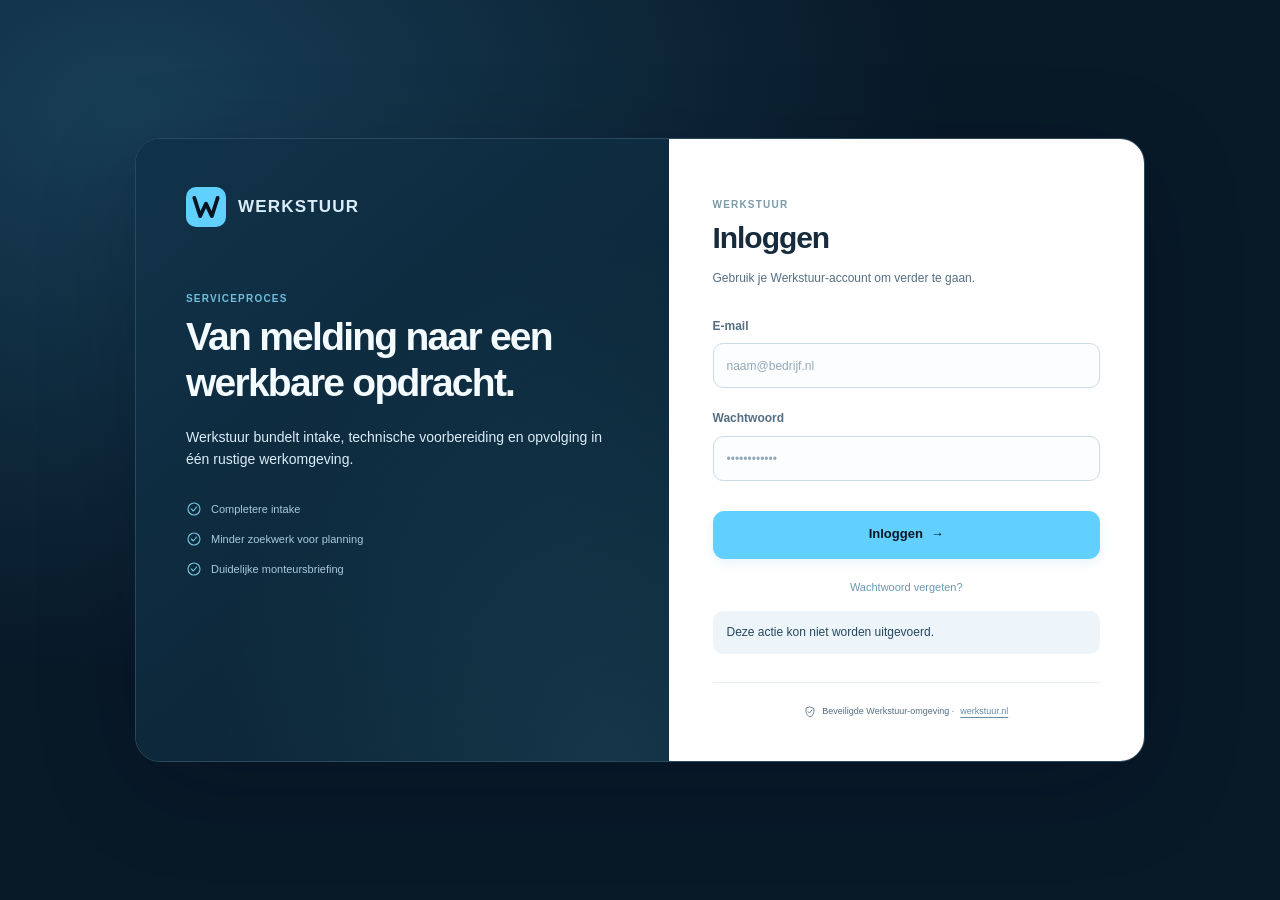
==== commit cb66a4a2: "Refine drafts, customer roles and complete private backups Preserve unfinished notes, observations a" ====
--- a/index.html
+++ b/index.html
@@ -1,5 +1,5 @@
 <!DOCTYPE html>
-<html lang="nl"><head><meta charset="utf-8"/><meta content="width=device-width,initial-scale=1" name="viewport"/>
+<html lang="nl"><head><meta charset="utf-8"/><meta content="width=device-width,initial-scale=1,viewport-fit=cover" name="viewport"/>
 <meta content="Werkstuur" name="application-name"/>
 <meta content="Werkstuur" name="apple-mobile-web-app-title"/>
 <meta content="yes" name="apple-mobile-web-app-capable"/>
@@ -13,14 +13,15 @@
 
 <link rel="stylesheet" href="/workspace-v200.css">
 <link rel="stylesheet" href="/analysis-ui-v201.css">
+<link rel="stylesheet" href="/refinements-v203.css">
 </head><body><div class="ws-session-splash" id="sessionSplash" role="status"><svg class="ws-logo" viewBox="0 0 48 48" aria-hidden="true" focusable="false"><rect width="48" height="48" rx="12" fill="#62d0ff"/><path d="m10 13 7 22 7-15 7 15 7-22" fill="none" stroke="#071522" stroke-width="4.5" stroke-linecap="round" stroke-linejoin="round"/></svg><span>Je werkomgeving wordt geladen…</span></div>
 <div class="ws-toaststack" id="toastStack" role="status" aria-live="polite" aria-atomic="false"></div>
 <div class="login hidden" id="login"><div class="loginbox cc-loginbox">
 <div class="cc-login-intro"><div class="cc-login-brand"><svg class="ws-logo" viewBox="0 0 48 48" aria-hidden="true" focusable="false"><rect width="48" height="48" rx="12" fill="#62d0ff"/><path d="m10 13 7 22 7-15 7 15 7-22" fill="none" stroke="#071522" stroke-width="4.5" stroke-linecap="round" stroke-linejoin="round"/></svg><span>WERKSTUUR</span></div><div><div class="eyebrow">Serviceproces</div><h1>Van melding naar een werkbare opdracht.</h1><p>Werkstuur bundelt intake, technische voorbereiding en opvolging in één rustige werkomgeving.</p></div><div class="cc-login-points"><span><svg class="ws-icon" viewBox="0 0 24 24" aria-hidden="true" focusable="false"><circle cx="12" cy="12" r="9"/><path d="m8 12 3 3 5-6"/></svg> Completere intake</span><span><svg class="ws-icon" viewBox="0 0 24 24" aria-hidden="true" focusable="false"><circle cx="12" cy="12" r="9"/><path d="m8 12 3 3 5-6"/></svg> Minder zoekwerk voor planning</span><span><svg class="ws-icon" viewBox="0 0 24 24" aria-hidden="true" focusable="false"><circle cx="12" cy="12" r="9"/><path d="m8 12 3 3 5-6"/></svg> Duidelijke monteursbriefing</span></div></div>
 <div class="cc-login-form">
-<div id="loginPanel"><div class="eyebrow">Werkstuur</div><h2>Inloggen</h2><div class="sub">Gebruik je Werkstuur-account om verder te gaan.</div><div class="field"><label>E-mail</label><input autocomplete="username" id="email" type="email" placeholder="naam@bedrijf.nl"/></div><div class="field"><label>Wachtwoord</label><input autocomplete="current-password" id="password" type="password" placeholder="••••••••••••"/></div><button class="btn primary full" onclick="loginNow()">Inloggen <span aria-hidden="true">→</span></button><button class="cc-login-help" onclick="showForgotPassword()" type="button">Wachtwoord vergeten?</button><div class="msg" id="loginMsg"></div><div class="cc-login-foot"><svg class="ws-icon" viewBox="0 0 24 24" aria-hidden="true" focusable="false"><path d="m12 2 8 3v6c0 5-4 9-8 11-4-2-8-6-8-11V5zM8 11l3 3 5-6"/></svg>Beveiligde Werkstuur-omgeving · <a href="https://werkstuur.nl" target="_blank" rel="noopener">werkstuur.nl</a></div></div>
-<div class="hidden" id="forgotPanel"><div class="eyebrow">Accounttoegang</div><h2>Wachtwoord herstellen</h2><div class="sub">Vul het e-mailadres van je Werkstuur-account in. Als het account bestaat, ontvang je een herstel-link.</div><div class="field"><label>E-mail</label><input autocomplete="email" id="forgotEmail" type="email" placeholder="naam@bedrijf.nl"/></div><button class="btn primary full" onclick="requestPasswordReset()">Herstel-link aanvragen <span aria-hidden="true">→</span></button><div class="msg" id="forgotMsg"></div><button class="cc-login-back" onclick="showLoginPanel()" type="button">← Terug naar inloggen</button></div>
-<div class="hidden" id="resetPanel"><div class="eyebrow">Accounttoegang</div><h2>Nieuw wachtwoord</h2><div class="sub">Kies een nieuw wachtwoord van minimaal 12 tekens.</div><div class="field"><label>Nieuw wachtwoord</label><input autocomplete="new-password" id="resetPassword" type="password" placeholder="min. 12 tekens"/></div><div class="field"><label>Herhaal wachtwoord</label><input autocomplete="new-password" id="resetPassword2" type="password" placeholder="nogmaals"/></div><button class="btn primary full" onclick="completePasswordReset()">Wachtwoord opslaan <span aria-hidden="true">→</span></button><div class="msg" id="resetMsg"></div><div class="cc-login-note">Herstel-links zijn tijdgebonden en worden ongeldig zodra het wachtwoord is gewijzigd.</div><button class="cc-login-back" onclick="showLoginPanel(true)" type="button">← Terug naar inloggen</button></div>
+<div id="loginPanel"><div class="eyebrow">Werkstuur</div><h2>Inloggen</h2><div class="sub">Gebruik je Werkstuur-account om verder te gaan.</div><div class="field"><label for="email">E-mail</label><input autocomplete="username" id="email" type="email" placeholder="naam@bedrijf.nl"/></div><div class="field"><label for="password">Wachtwoord</label><input autocomplete="current-password" id="password" type="password" placeholder="••••••••••••"/></div><button class="btn primary full" onclick="loginNow()">Inloggen <span aria-hidden="true">→</span></button><button class="cc-login-help" onclick="showForgotPassword()" type="button">Wachtwoord vergeten?</button><div class="msg" id="loginMsg" role="status" aria-live="polite"></div><div class="cc-login-foot"><svg class="ws-icon" viewBox="0 0 24 24" aria-hidden="true" focusable="false"><path d="m12 2 8 3v6c0 5-4 9-8 11-4-2-8-6-8-11V5zM8 11l3 3 5-6"/></svg>Beveiligde Werkstuur-omgeving · <a href="https://werkstuur.nl" target="_blank" rel="noopener">werkstuur.nl</a></div></div>
+<div class="hidden" id="forgotPanel"><div class="eyebrow">Accounttoegang</div><h2>Wachtwoord herstellen</h2><div class="sub">Vul het e-mailadres van je Werkstuur-account in. Als het account bestaat, ontvang je een herstel-link.</div><div class="field"><label for="forgotEmail">E-mail</label><input autocomplete="email" id="forgotEmail" type="email" placeholder="naam@bedrijf.nl"/></div><button class="btn primary full" onclick="requestPasswordReset()">Herstel-link aanvragen <span aria-hidden="true">→</span></button><div class="msg" id="forgotMsg" role="status" aria-live="polite"></div><button class="cc-login-back" onclick="showLoginPanel()" type="button">← Terug naar inloggen</button></div>
+<div class="hidden" id="resetPanel"><div class="eyebrow">Accounttoegang</div><h2>Nieuw wachtwoord</h2><div class="sub">Kies een nieuw wachtwoord van minimaal 12 tekens.</div><div class="field"><label for="resetPassword">Nieuw wachtwoord</label><input autocomplete="new-password" id="resetPassword" type="password" placeholder="min. 12 tekens"/></div><div class="field"><label for="resetPassword2">Herhaal wachtwoord</label><input autocomplete="new-password" id="resetPassword2" type="password" placeholder="nogmaals"/></div><button class="btn primary full" onclick="completePasswordReset()">Wachtwoord opslaan <span aria-hidden="true">→</span></button><div class="msg" id="resetMsg" role="status" aria-live="polite"></div><div class="cc-login-note">Herstel-links zijn tijdgebonden en worden ongeldig zodra het wachtwoord is gewijzigd.</div><button class="cc-login-back" onclick="showLoginPanel(true)" type="button">← Terug naar inloggen</button></div>
 </div>
 </div></div>
 <div class="app hidden" id="app"><aside><div class="cc-brand">
@@ -52,17 +53,17 @@
 <header class="cc-workspacebar">
 <button class="ws-mobile-toggle" type="button" id="workspaceMenuToggle" aria-label="Menu openen" aria-expanded="false" aria-controls="workspaceNav" onclick="toggleNavigation()"><svg class="ws-icon" viewBox="0 0 24 24" aria-hidden="true" focusable="false"><path d="M4 6h16M4 12h16M4 18h16"/></svg></button>
 <div class="cc-workspace"><span class="ws-workspace-icon"><svg class="ws-icon" viewBox="0 0 24 24" aria-hidden="true" focusable="false"><rect x="4" y="3" width="16" height="18" rx="2"/><path d="M8 7h2M14 7h2M8 11h2M14 11h2M8 15h2M14 15h2M10 21v-3h4v3"/></svg></span><div class="ws-workspace-copy"><span class="cc-workspace-label">ACTIEVE WERKOMGEVING</span><strong id="workspaceName">—</strong></div><span class="cc-workspace-pill" id="workspacePlan">—</span><button class="cc-textbtn hidden" id="workspaceSwitch" type="button" onclick="show('owner')" aria-label="Andere organisatie openen"><svg class="ws-icon" viewBox="0 0 24 24" aria-hidden="true" focusable="false"><path d="M14 3h7v7M21 3l-10 10M10 5H5a2 2 0 0 0-2 2v12a2 2 0 0 0 2 2h12a2 2 0 0 0 2-2v-5"/></svg></button></div>
-<div class="ws-workspace-actions"><label class="ws-global-search"><svg class="ws-icon" viewBox="0 0 24 24" aria-hidden="true" focusable="false"><circle cx="10.5" cy="10.5" r="6.5"/><path d="m16 16 5 5"/></svg><input id="globalSearch" type="search" placeholder="Zoek een dossier…" aria-label="Zoek servicedossiers" oninput="syncGlobalSearch(this.value)"><kbd>⌘ K</kbd></label><button class="ws-mobile-search ws-iconbutton" type="button" aria-label="Zoek servicedossiers" onclick="openWorkspaceSearch()"><svg class="ws-icon" viewBox="0 0 24 24" aria-hidden="true" focusable="false"><circle cx="10.5" cy="10.5" r="6.5"/><path d="m16 16 5 5"/></svg></button><div class="cc-page"><span id="pageLabel">Overzicht</span><span class="cc-live" id="connectionStatus"><i></i><span id="connectionLabel">Verbonden</span></span></div></div>
+<div class="ws-workspace-actions"><label class="ws-global-search" for="obCompany"><svg class="ws-icon" viewBox="0 0 24 24" aria-hidden="true" focusable="false"><circle cx="10.5" cy="10.5" r="6.5"/><path d="m16 16 5 5"/></svg><input id="globalSearch" type="search" placeholder="Zoek een dossier…" aria-label="Zoek servicedossiers" oninput="syncGlobalSearch(this.value)"><kbd>⌘ K</kbd></label><button class="ws-mobile-search ws-iconbutton" type="button" aria-label="Zoek servicedossiers" onclick="openWorkspaceSearch()"><svg class="ws-icon" viewBox="0 0 24 24" aria-hidden="true" focusable="false"><circle cx="10.5" cy="10.5" r="6.5"/><path d="m16 16 5 5"/></svg></button><div class="cc-page"><span id="pageLabel">Overzicht</span><span class="cc-live" id="connectionStatus"><i></i><span id="connectionLabel">Verbonden</span></span></div></div>
 </header><div class="ws-breadcrumb"><span>Werkstuur</span><svg class="ws-icon" viewBox="0 0 24 24" aria-hidden="true" focusable="false"><path d="M4 12h16m-6-6 6 6-6 6"/></svg><strong id="breadcrumbLabel">Overzicht</strong></div>
 <div class="ws-context-banner hidden" id="ownerContextBanner"><svg class="ws-icon" viewBox="0 0 24 24" aria-hidden="true" focusable="false"><path d="M2 12s4-7 10-7 10 7 10 7-4 7-10 7-10-7-10-7z"/><circle cx="12" cy="12" r="3"/></svg><div>Je bekijkt deze organisatie als Werkstuur-eigenaar. Het teamaccount van deze organisatie werkt de dossiers bij.</div><button class="cc-textbtn" type="button" onclick="show('owner')">Andere omgeving</button></div>
 <section class="hidden" id="onboardingView">
-<div class="top"><div><div class="eyebrow">Launch Partner Setup</div><h2>Onboarding-wizard</h2><div class="sub">Configureer een installatiebedrijf en start de pilot vanuit één scherm.</div></div></div>
+<div class="top"><div><div class="eyebrow">Je werkomgeving</div><h2>Startinstellingen</h2><div class="sub">Maak je eigen omgeving of een klantomgeving klaar voor het dagelijkse werk.</div></div></div>
 <div class="card section">
 <div class="eyebrow">Stap <span id="obStepNo">1</span> van 5</div>
 <div id="obStep1">
 <h3>1. Bedrijf &amp; servicefocus</h3>
-<div class="field"><label>Bedrijfsnaam</label><input autocomplete="organization" id="obCompany" placeholder="Bedrijfsnaam pilotklant"/></div><div class="field"><label>Support e-mail</label><input id="obSupportEmail" placeholder="service@bedrijf.nl" type="email"/></div><div class="field"><label>Privacyverklaring URL</label><input id="obPrivacyUrl" placeholder="https://bedrijf.nl/privacy" type="url"/></div>
-<div class="field"><label>Servicetypen in de pilot</label>
+<div class="field"><label>Bedrijfsnaam</label><input autocomplete="organization" id="obCompany" placeholder="Naam van je bedrijf of klant"/></div><div class="field"><label for="obSupportEmail">Support e-mail</label><input id="obSupportEmail" placeholder="service@bedrijf.nl" type="email"/></div><div class="field"><label for="obPrivacyUrl">Privacyverklaring URL</label><input id="obPrivacyUrl" placeholder="https://bedrijf.nl/privacy" type="url"/></div>
+<div class="field"><label for="obPlannerName">Servicetypen in deze omgeving</label>
 <label><input checked="" class="obService" type="checkbox" value="Laadpaal"/> Laadpaal</label><br/>
 <label><input checked="" class="obService" type="checkbox" value="Zonnepanelen"/> Zonnepanelen</label><br/>
 <label><input class="obService" type="checkbox" value="Thuisbatterij"/> Thuisbatterij</label><br/>
@@ -71,7 +72,7 @@
 </div>
 <div class="hidden" id="obStep2">
 <h3>2. Merken</h3>
-<div class="sub">Selecteer waar de pilot op focust. De klantintake gebruikt daarna alleen deze keuzes.</div>
+<div class="sub">Selecteer de merken die je team ondersteunt. Deze keuzes verschijnen in de klantintake.</div>
 <div class="section" id="obBrands"></div>
 </div>
 <div class="hidden" id="obStep3">
@@ -81,51 +82,58 @@
 <div class="card">
 <h3>Planner</h3>
 <div class="field"><label>Naam</label><input id="obPlannerName" placeholder="bijv. Lisa"/></div>
-<div class="field"><label>E-mail</label><input id="obPlannerEmail" type="email"/></div>
-<div class="field"><label>Tijdelijk wachtwoord</label><input id="obPlannerPassword" placeholder="min. 12 tekens" type="password"/></div>
+<div class="field"><label for="obPlannerEmail">E-mail</label><input id="obPlannerEmail" type="email"/></div>
+<div class="field"><label for="obPlannerPassword">Tijdelijk wachtwoord</label><input id="obPlannerPassword" placeholder="min. 12 tekens" type="password"/></div>
 </div>
 <div class="card">
 <h3>Monteur</h3>
-<div class="field"><label>Naam</label><input id="obTechName" placeholder="bijv. Mark"/></div>
-<div class="field"><label>E-mail</label><input id="obTechEmail" type="email"/></div>
-<div class="field"><label>Tijdelijk wachtwoord</label><input id="obTechPassword" placeholder="min. 12 tekens" type="password"/></div>
+<div class="field"><label for="obTechName">Naam</label><input id="obTechName" placeholder="bijv. Mark"/></div>
+<div class="field"><label for="obTechEmail">E-mail</label><input id="obTechEmail" type="email"/></div>
+<div class="field"><label for="obTechPassword">Tijdelijk wachtwoord</label><input id="obTechPassword" placeholder="min. 12 tekens" type="password"/></div>
 </div>
 </div>
 </div>
 <div class="hidden" id="obStep4">
-<h3>4. Businesscase-aannames</h3>
+<h3>4. Aannames voor de berekening</h3>
+<p class="sub">Deze bedragen en aantallen worden gebruikt om resultaten te berekenen. Ze starten geen abonnement of betaling.</p>
 <div class="grid2">
 <div>
-<div class="field"><label>Baseline planner-/intaketijd per case (min)</label><input id="obBaselinePlanner" type="number" value="13"/></div>
-<div class="field"><label>Planner kostwaarde (€ / uur)</label><input id="obPlannerRate" type="number" value="40"/></div>
-<div class="field"><label>Monteur kostwaarde (€ / uur)</label><input id="obTechRate" type="number" value="55"/></div>
-<div class="field"><label>Gemiddeld locatiebezoek (min)</label><input id="obVisitMinutes" type="number" value="90"/></div>
-</div>
-<div>
-<div class="field"><label>Gemiddelde retourkilometers</label><input id="obKm" type="number" value="35"/></div>
-<div class="field"><label>Kostprijs per km (€)</label><input id="obKmCost" step="0.01" type="number" value="0.35"/></div>
-<div class="field"><label>Softwarekosten voor berekening (€ / maand)</label><input id="obSoftware" type="number" value="299"/></div>
-<div class="field"><label>Cases per maand</label><input id="obVolume" type="number" value="150"/></div>
+<div class="field"><label for="obBaselinePlanner">Baseline planner-/intaketijd per case (min)</label><input id="obBaselinePlanner" type="number" value="13"/></div>
+<div class="field"><label for="obPlannerRate">Planner kostwaarde (€ / uur)</label><input id="obPlannerRate" type="number" value="40"/></div>
+<div class="field"><label for="obTechRate">Monteur kostwaarde (€ / uur)</label><input id="obTechRate" type="number" value="55"/></div>
+<div class="field"><label for="obVisitMinutes">Gemiddeld locatiebezoek (min)</label><input id="obVisitMinutes" type="number" value="90"/></div>
+</div>
+<div>
+<div class="field"><label for="obKm">Gemiddelde retourkilometers</label><input id="obKm" type="number" value="35"/></div>
+<div class="field"><label for="obKmCost">Kostprijs per km (€)</label><input id="obKmCost" step="0.01" type="number" value="0.35"/></div>
+<div class="field"><label for="obSoftware">Softwarekosten voor berekening (€ / maand)</label><input id="obSoftware" type="number" value="299"/></div>
+<div class="field"><label for="obVolume">Cases per maand</label><input id="obVolume" type="number" value="150"/></div>
 </div>
 </div>
 </div>
 <div class="hidden" id="obStep5">
-<h3>5. Nulmeting &amp; pilotdoelen</h3>
+<h3>5. Klaar om te starten</h3>
+<p class="sub">Sla je startinstellingen op. Een meetpilot kun je ook later instellen bij Resultaten.</p>
+<label class="section" for="obPilotName"><input id="obCreatePilot" type="checkbox" onchange="toggleOnboardingPilot()"/> Ook een meetpilot starten</label>
+<div class="hidden section" id="obPilotFields">
+<h3>Nulmeting &amp; pilotdoelen</h3>
+<p class="sub">Controleer de beginwaarden en doelen voor je meetperiode voordat je de pilot start.</p>
 <div class="grid2">
 <div>
 <div class="field"><label>Pilotnaam</label><input id="obPilotName" value="Launch Partner Pilot"/></div>
-<div class="field"><label>Startdatum</label><input id="obStart" type="date"/></div>
-<div class="field"><label>Einddatum</label><input id="obEnd" type="date"/></div>
-<div class="field"><label>Nulmeting first-time-fix (%)</label><input id="obBaseFTF" type="number" value="70"/></div>
-<div class="field"><label>Nulmeting tweede bezoek (%)</label><input id="obBaseSecond" type="number" value="20"/></div>
-<div class="field"><label>Nulmeting remote opgelost (%)</label><input id="obBaseRemote" type="number" value="5"/></div>
-</div>
-<div>
-<div class="field"><label>Doel planner-/voorbereidingstijd (min)</label><input id="obTargetPlanner" type="number" value="7"/></div>
-<div class="field"><label>Doel first-time-fix (%)</label><input id="obTargetFTF" type="number" value="80"/></div>
-<div class="field"><label>Doel tweede bezoek (%)</label><input id="obTargetSecond" type="number" value="12"/></div>
-<div class="field"><label>Doel remote opgelost (%)</label><input id="obTargetRemote" type="number" value="10"/></div>
-<div class="field"><label>Scope/notitie</label><textarea id="obPilotNotes">6-weekse pilot met technische servicecases.</textarea></div>
+<div class="field"><label for="obStart">Startdatum</label><input id="obStart" type="date"/></div>
+<div class="field"><label for="obEnd">Einddatum</label><input id="obEnd" type="date"/></div>
+<div class="field"><label for="obBaseFTF">Nulmeting first-time-fix (%)</label><input id="obBaseFTF" type="number" value="70"/></div>
+<div class="field"><label for="obBaseSecond">Nulmeting tweede bezoek (%)</label><input id="obBaseSecond" type="number" value="20"/></div>
+<div class="field"><label for="obBaseRemote">Nulmeting remote opgelost (%)</label><input id="obBaseRemote" type="number" value="5"/></div>
+</div>
+<div>
+<div class="field"><label for="obTargetPlanner">Doel planner-/voorbereidingstijd (min)</label><input id="obTargetPlanner" type="number" value="7"/></div>
+<div class="field"><label for="obTargetFTF">Doel first-time-fix (%)</label><input id="obTargetFTF" type="number" value="80"/></div>
+<div class="field"><label for="obTargetSecond">Doel tweede bezoek (%)</label><input id="obTargetSecond" type="number" value="12"/></div>
+<div class="field"><label for="obTargetRemote">Doel remote opgelost (%)</label><input id="obTargetRemote" type="number" value="10"/></div>
+<div class="field"><label for="obPilotNotes">Scope/notitie</label><textarea id="obPilotNotes">6-weekse pilot met technische servicecases.</textarea></div>
+</div>
 </div>
 </div>
 </div>
@@ -196,14 +204,14 @@
 <div class="card table cc-casetable" id="casesTable"></div></section>
 <section class="hidden" id="workordersView"><div class="cc-pagehead"><div><div class="eyebrow">Jouw servicewerk</div><h2>Mijn opdrachten</h2><div class="sub">Je toegewezen werk, met alle voorbereiding binnen handbereik.</div></div><button class="btn" type="button" onclick="refreshWorkorders()"><svg class="ws-icon" viewBox="0 0 24 24" aria-hidden="true" focusable="false"><path d="M20 8V3l-3 3a8 8 0 0 0-13 5M4 16v5l3-3a8 8 0 0 0 13-5M20 3h-5M4 21h5"/></svg>Vernieuwen</button></div><div class="ws-work-summary"><div class="ws-work-chip">Open<b id="woOpen">—</b></div><div class="ws-work-chip">Ingepland<b id="woPlanned">—</b></div><div class="ws-work-chip">Afgerond<b id="woDone">—</b></div></div><div class="cc-search ws-workbar"><svg class="ws-icon" viewBox="0 0 24 24" aria-hidden="true" focusable="false"><circle cx="10.5" cy="10.5" r="6.5"/><path d="m16 16 5 5"/></svg><input id="workorderSearch" type="search" aria-label="Zoek mijn opdrachten" placeholder="Zoek klant, plaats of dossier…" oninput="renderWorkorders();syncSearchFields()"></div><div class="ws-worklist" id="workorders"></div></section>
 <section class="hidden" id="caseView">
-<div class="ws-case-top"><button class="btn btn-quiet" type="button" id="caseBack" onclick="backFromCase()"><svg class="ws-icon" viewBox="0 0 24 24" aria-hidden="true" focusable="false"><path d="M20 12H4m6-6-6 6 6 6"/></svg>Terug naar dossiers</button><button class="btn primary case-write" type="button" id="saveBtn" onclick="saveCase()"><svg class="ws-icon" viewBox="0 0 24 24" aria-hidden="true" focusable="false"><path d="m5 12 4 4L19 6"/></svg>Wijzigingen opslaan</button></div>
+<div class="ws-case-top"><button class="btn btn-quiet" type="button" id="caseBack" onclick="backFromCase()"><svg class="ws-icon" viewBox="0 0 24 24" aria-hidden="true" focusable="false"><path d="M20 12H4m6-6-6 6 6 6"/></svg>Terug naar dossiers</button><button class="btn primary case-write" type="button" id="saveBtn" onclick="saveCase()"><svg class="ws-icon" viewBox="0 0 24 24" aria-hidden="true" focusable="false"><path d="m5 12 4 4L19 6"/></svg>Status opslaan</button><span class="ws-draft-state" id="wsDraftState" role="status" aria-live="polite">Alles opgeslagen</span></div>
 <div id="caseHero" class="ws-case-hero"></div>
 <div class="ws-case-layout"><div><nav class="ws-case-tabs" role="tablist" aria-label="Onderdeel van servicedossier"><button type="button" role="tab" class="active" id="caseTab-dossier" aria-controls="casePane-dossier" aria-selected="true" data-case-tab="dossier" onclick="selectCaseTab('dossier')"><svg class="ws-icon" viewBox="0 0 24 24" aria-hidden="true" focusable="false"><path d="M3 7a2 2 0 0 1 2-2h5l2 2h7a2 2 0 0 1 2 2v10a2 2 0 0 1-2 2H5a2 2 0 0 1-2-2z"/><path d="M3 11h18"/></svg>Dossier</button><button type="button" role="tab" id="caseTab-prep" aria-controls="casePane-prep" aria-selected="false" tabindex="-1" data-case-tab="prep" onclick="selectCaseTab('prep')"><svg class="ws-icon" viewBox="0 0 24 24" aria-hidden="true" focusable="false"><rect x="4" y="6" width="16" height="15" rx="2"/><path d="M9 6V3h6v3M8 11h8M8 15h4M8 18h6"/></svg>Voorbereiding</button><button type="button" role="tab" id="caseTab-notes" aria-controls="casePane-notes" aria-selected="false" tabindex="-1" data-case-tab="notes" onclick="selectCaseTab('notes')"><svg class="ws-icon" viewBox="0 0 24 24" aria-hidden="true" focusable="false"><path d="M4 3h16a1 1 0 0 1 1 1v12a1 1 0 0 1-1 1H8l-5 4V4a1 1 0 0 1 1-1zM7 7h10M7 11h7"/></svg>Notities</button><button type="button" role="tab" id="caseTab-files" aria-controls="casePane-files" aria-selected="false" tabindex="-1" data-case-tab="files" onclick="selectCaseTab('files')"><svg class="ws-icon" viewBox="0 0 24 24" aria-hidden="true" focusable="false"><path d="M14 2H6a2 2 0 0 0-2 2v16a2 2 0 0 0 2 2h12a2 2 0 0 0 2-2V8zM14 2v6h6M8 12h8M8 16h5"/></svg>Bijlagen</button><button type="button" role="tab" id="caseTab-outcome" aria-controls="casePane-outcome" aria-selected="false" tabindex="-1" data-case-tab="outcome" onclick="selectCaseTab('outcome')"><svg class="ws-icon" viewBox="0 0 24 24" aria-hidden="true" focusable="false"><circle cx="12" cy="12" r="9"/><path d="m8 12 3 3 5-6"/></svg>Uitkomst</button></nav>
 <div class="ws-case-pane" role="tabpanel" id="casePane-dossier" aria-labelledby="caseTab-dossier"><div class="card" id="caseMain"></div></div>
 <div class="ws-case-pane hidden" role="tabpanel" id="casePane-prep" aria-labelledby="caseTab-prep"><div class="card"><h3>Goed voorbereid op pad</h3><div class="sub">Aandachtspunten vóór vertrek. Jullie vakbekwame team beoordeelt wat passend en veilig is.</div><div id="prep"></div></div></div>
 <div class="ws-case-pane hidden" role="tabpanel" id="casePane-notes" aria-labelledby="caseTab-notes"><div class="card"><h3>Notities &amp; overdracht</h3><div id="notes"></div><div class="case-write"><div class="field"><label for="noteText">Nieuwe interne notitie</label><textarea id="noteText" placeholder="Deel relevante context met je team…" maxlength="5000"></textarea></div><button class="btn primary" type="button" onclick="addNote()"><svg class="ws-icon" viewBox="0 0 24 24" aria-hidden="true" focusable="false"><path d="M12 4v16M4 12h16"/></svg>Notitie toevoegen</button></div></div></div>
 <div class="ws-case-pane hidden" role="tabpanel" id="casePane-files" aria-labelledby="caseTab-files"><div class="card"><h3>Foto's &amp; bijlagen</h3><div id="attachments"></div><div class="case-write"><div class="field"><label for="fileInput">Een bestand toevoegen</label><input accept="image/*,.pdf" id="fileInput" type="file"><div class="ws-form-help">Afbeelding of PDF, maximaal 5 MB.</div></div><button class="btn primary" type="button" onclick="uploadFile()"><svg class="ws-icon" viewBox="0 0 24 24" aria-hidden="true" focusable="false"><path d="M12 16V4m-5 5 5-5 5 5M4 16v4a1 1 0 0 0 1 1h14a1 1 0 0 0 1-1v-4"/></svg>Bijlage uploaden</button></div></div></div>
-<div class="ws-case-pane hidden" role="tabpanel" id="casePane-outcome" aria-labelledby="caseTab-outcome"><div class="card"><h3>Uitkomst van de service</h3><div class="sub" id="outcomeCurrent"></div><div class="ws-case-note"><svg class="ws-icon" viewBox="0 0 24 24" aria-hidden="true" focusable="false"><circle cx="12" cy="12" r="9"/><path d="M12 11v6M12 7h.01"/></svg>Vul dit na de service in. Met deze terugkoppeling krijgt jullie team inzicht in voorbereiding en vervolgbezoeken.</div><div class="field"><label><input id="oResolved" type="checkbox">In één locatiebezoek opgelost</label></div><div class="field"><label><input id="oRemote" type="checkbox">Op afstand opgelost</label></div><div class="field"><label><input id="oSecond" type="checkbox">Een tweede bezoek nodig</label></div><div class="field"><label>Welke informatie ontbrak vooraf?</label><input id="oMissingInfo" placeholder="Bijvoorbeeld een foutcode of installatietekening"></div><div class="field"><label>Welk materiaal of onderdeel ontbrak?</label><input id="oMissingMaterial" placeholder="Alleen indien van toepassing"></div><div class="field"><label><input id="oWrongSkill" type="checkbox">Een andere expertise of monteur was nodig</label></div><div class="field"><label><input id="oPreventable" type="checkbox">Een tweede rit was mogelijk te voorkomen</label></div><div class="field"><label>Werkelijke voorbereidingstijd voor deze case (minuten)</label><input id="oPlannerMinutes" min="0" placeholder="Bijvoorbeeld 5" step="0.5" type="number"></div><div class="field"><label>Korte evaluatie</label><textarea id="oNotes"></textarea></div><button class="btn primary case-write" type="button" onclick="saveOutcome()"><svg class="ws-icon" viewBox="0 0 24 24" aria-hidden="true" focusable="false"><path d="m5 12 4 4L19 6"/></svg>Uitkomst opslaan</button></div></div>
+<div class="ws-case-pane hidden" role="tabpanel" id="casePane-outcome" aria-labelledby="caseTab-outcome"><div class="card"><h3>Uitkomst van de service</h3><div class="sub" id="outcomeCurrent"></div><div class="ws-case-note"><svg class="ws-icon" viewBox="0 0 24 24" aria-hidden="true" focusable="false"><circle cx="12" cy="12" r="9"/><path d="M12 11v6M12 7h.01"/></svg>Vul dit na de service in. Met deze terugkoppeling krijgt jullie team inzicht in voorbereiding en vervolgbezoeken.</div><div class="field"><label for="oMissingInfo"><input id="oResolved" type="checkbox">In één locatiebezoek opgelost</label></div><div class="field"><label><input id="oRemote" type="checkbox">Op afstand opgelost</label></div><div class="field"><label><input id="oSecond" type="checkbox">Een tweede bezoek nodig</label></div><div class="field"><label>Welke informatie ontbrak vooraf?</label><input id="oMissingInfo" placeholder="Bijvoorbeeld een foutcode of installatietekening"></div><div class="field"><label for="oMissingMaterial">Welk materiaal of onderdeel ontbrak?</label><input id="oMissingMaterial" placeholder="Alleen indien van toepassing"></div><div class="field"><label for="oPlannerMinutes"><input id="oWrongSkill" type="checkbox">Een andere expertise of monteur was nodig</label></div><div class="field"><label><input id="oPreventable" type="checkbox">Een tweede rit was mogelijk te voorkomen</label></div><div class="field"><label>Werkelijke voorbereidingstijd voor deze case (minuten)</label><input id="oPlannerMinutes" min="0" placeholder="Bijvoorbeeld 5" step="0.5" type="number"></div><div class="field"><label for="oNotes">Korte evaluatie</label><textarea placeholder="Wat bleek de oorzaak, wat heeft geholpen en paste het eerdere advies?" id="oNotes"></textarea></div><button class="btn primary case-write" type="button" onclick="saveOutcome()"><svg class="ws-icon" viewBox="0 0 24 24" aria-hidden="true" focusable="false"><path d="m5 12 4 4L19 6"/></svg>Uitkomst opslaan</button></div></div>
 </div><div class="ws-case-sidebar"><div class="card" id="caseSide"></div><div class="card" id="assignmentCard"><h3>Toegewezen monteur</h3><div class="field"><label for="assignedTo">Monteur</label><select id="assignedTo"></select></div><button class="btn full case-write" type="button" id="assignBtn" onclick="assignCase()"><svg class="ws-icon" viewBox="0 0 24 24" aria-hidden="true" focusable="false"><circle cx="9" cy="8" r="3"/><path d="M3 21v-3a6 6 0 0 1 12 0v3M16 5a3 3 0 0 1 0 6M18 15a5 5 0 0 1 3 5"/></svg>Toewijzing opslaan</button><div class="ws-form-help" id="assignmentHelp"></div></div></div></div></section>
 <section class="hidden" id="pilotHubView">
 <div class="cc-pagehead"><div><div class="eyebrow">Pilot</div><h2>Pilot &amp; resultaten</h2><div class="sub">Voortgang, effect en managementrapportage op één plek.</div></div><button class="btn" onclick="loadPilotHub()">Vernieuwen</button></div>
@@ -230,14 +238,14 @@
 </div>
 <div class="grid2 section">
 <div class="card"><h3>Aannames — transparant en aanpasbaar</h3>
-<div class="field"><label>Baseline planner-/intaketijd per case (min)</label><input id="aBaselinePlanner" step="0.5" type="number"/></div>
-<div class="field"><label>Planner/backoffice kostwaarde (€ / uur)</label><input id="aPlannerRate" step="1" type="number"/></div>
-<div class="field"><label>Monteur kostwaarde (€ / uur)</label><input id="aTechRate" step="1" type="number"/></div>
-<div class="field"><label>Gemiddelde duur extra locatiebezoek (min)</label><input id="aVisitMinutes" step="5" type="number"/></div>
-<div class="field"><label>Gemiddelde retourkilometers per extra rit</label><input id="aKm" step="1" type="number"/></div>
-<div class="field"><label>Kostprijs per km (€)</label><input id="aKmCost" step="0.01" type="number"/></div>
-<div class="field"><label>Softwarekosten voor berekening (€ / maand)</label><input id="aSoftware" step="1" type="number"/><div class="ws-form-help">Dit is een rekenaanname. Het instellen van dit bedrag activeert geen betaling of abonnement.</div></div>
-<div class="field"><label>Cases per maand voor projectie</label><input id="aVolume" step="1" type="number"/></div>
+<div class="field"><label for="aBaselinePlanner">Baseline planner-/intaketijd per case (min)</label><input id="aBaselinePlanner" step="0.5" type="number"/></div>
+<div class="field"><label for="aPlannerRate">Planner/backoffice kostwaarde (€ / uur)</label><input id="aPlannerRate" step="1" type="number"/></div>
+<div class="field"><label for="aTechRate">Monteur kostwaarde (€ / uur)</label><input id="aTechRate" step="1" type="number"/></div>
+<div class="field"><label for="aVisitMinutes">Gemiddelde duur extra locatiebezoek (min)</label><input id="aVisitMinutes" step="5" type="number"/></div>
+<div class="field"><label for="aKm">Gemiddelde retourkilometers per extra rit</label><input id="aKm" step="1" type="number"/></div>
+<div class="field"><label for="aKmCost">Kostprijs per km (€)</label><input id="aKmCost" step="0.01" type="number"/></div>
+<div class="field"><label for="aSoftware">Softwarekosten voor berekening (€ / maand)</label><input id="aSoftware" step="1" type="number"/><div class="ws-form-help">Dit is een rekenaanname. Het instellen van dit bedrag activeert geen betaling of abonnement.</div></div>
+<div class="field"><label for="aVolume">Cases per maand voor projectie</label><input id="aVolume" step="1" type="number"/></div>
 <button class="btn primary" onclick="saveEconomicAssumptions()">Aannames opslaan</button>
 </div>
 <div class="card"><h3>Berekening</h3>
@@ -256,20 +264,20 @@
 <h3>Start een nieuwe pilot</h3>
 <div class="grid2">
 <div>
-<div class="field"><label>Pilotnaam</label><input id="pName" value="Launch Partner Pilot"/></div>
-<div class="field"><label>Startdatum</label><input id="pStart" type="date"/></div>
-<div class="field"><label>Einddatum</label><input id="pEnd" type="date"/></div>
-<div class="field"><label>Nulmeting planner-/voorbereidingstijd (min)</label><input id="pBasePlanner" step="0.5" type="number" value="13"/></div>
-<div class="field"><label>Nulmeting first-time-fix (%)</label><input id="pBaseFTF" step="0.1" type="number" value="70"/></div>
-<div class="field"><label>Nulmeting tweede bezoek (%)</label><input id="pBaseSecond" step="0.1" type="number" value="20"/></div>
-<div class="field"><label>Nulmeting remote opgelost (%)</label><input id="pBaseRemote" step="0.1" type="number" value="5"/></div>
-</div>
-<div>
-<div class="field"><label>Doel planner-/voorbereidingstijd (min)</label><input id="pTargetPlanner" step="0.5" type="number" value="7"/></div>
-<div class="field"><label>Doel first-time-fix (%)</label><input id="pTargetFTF" step="0.1" type="number" value="80"/></div>
-<div class="field"><label>Doel tweede bezoek (%)</label><input id="pTargetSecond" step="0.1" type="number" value="12"/></div>
-<div class="field"><label>Doel remote opgelost (%)</label><input id="pTargetRemote" step="0.1" type="number" value="10"/></div>
-<div class="field"><label>Notities / scope</label><textarea id="pNotes">Pilot op servicecases laadinfra en PV.</textarea></div>
+<div class="field"><label for="pName">Pilotnaam</label><input id="pName" value="Launch Partner Pilot"/></div>
+<div class="field"><label for="pStart">Startdatum</label><input id="pStart" type="date"/></div>
+<div class="field"><label for="pEnd">Einddatum</label><input id="pEnd" type="date"/></div>
+<div class="field"><label for="pBasePlanner">Nulmeting planner-/voorbereidingstijd (min)</label><input id="pBasePlanner" step="0.5" type="number" value="13"/></div>
+<div class="field"><label for="pBaseFTF">Nulmeting first-time-fix (%)</label><input id="pBaseFTF" step="0.1" type="number" value="70"/></div>
+<div class="field"><label for="pBaseSecond">Nulmeting tweede bezoek (%)</label><input id="pBaseSecond" step="0.1" type="number" value="20"/></div>
+<div class="field"><label for="pBaseRemote">Nulmeting remote opgelost (%)</label><input id="pBaseRemote" step="0.1" type="number" value="5"/></div>
+</div>
+<div>
+<div class="field"><label for="pTargetPlanner">Doel planner-/voorbereidingstijd (min)</label><input id="pTargetPlanner" step="0.5" type="number" value="7"/></div>
+<div class="field"><label for="pTargetFTF">Doel first-time-fix (%)</label><input id="pTargetFTF" step="0.1" type="number" value="80"/></div>
+<div class="field"><label for="pTargetSecond">Doel tweede bezoek (%)</label><input id="pTargetSecond" step="0.1" type="number" value="12"/></div>
+<div class="field"><label for="pTargetRemote">Doel remote opgelost (%)</label><input id="pTargetRemote" step="0.1" type="number" value="10"/></div>
+<div class="field"><label for="pNotes">Notities / scope</label><textarea id="pNotes">Pilot op servicecases laadinfra en PV.</textarea></div>
 </div>
 </div>
 <button class="btn primary" onclick="startPilot()">Pilot starten</button>
@@ -304,7 +312,7 @@
 <button class="cc-managecard" id="manageOnboarding" onclick="openOnboardingFromManage()"><span><svg class="ws-icon" viewBox="0 0 24 24" aria-hidden="true" focusable="false"><rect x="5" y="3" width="14" height="18" rx="2"/><path d="M9 7h6M9 11h6M9 15h3M16 17l2 2 4-4"/></svg></span><div><b>Onboarding</b><small>Servicefocus, merken, pilotdoelen en startinstellingen.</small></div><i>→</i></button>
 </div>
 </section>
-<section class="hidden" id="productView"><div class="top"><div><div class="eyebrow">Beheer</div><h2>Productinstellingen</h2><div class="sub">Branding, accounts, export en veilige gegevensreset.</div></div><div><span class="pill" id="versionBadge"></span></div></div><div class="grid2 section"><div class="card"><h3>Branding &amp; klantportaal</h3><div class="field"><label>Productnaam / label</label><input id="pbBrandName"/></div><div class="field"><label>Accentkleur</label><input id="pbAccent" placeholder="#62d0ff" type="text"/></div><div class="field"><label>Support e-mail</label><input id="pbSupportEmail" type="email"/></div><div class="field"><label>Privacyverklaring URL</label><input id="pbPrivacyUrl" placeholder="https://bedrijf.nl/privacy" type="url"/></div><div class="field"><label>Titel klantportaal</label><input id="pbPortalTitle"/></div><button class="btn primary" onclick="saveBranding()">Branding opslaan</button></div><div class="card"><h3>Eigen wachtwoord</h3><div class="field"><label>Huidig wachtwoord</label><input id="pwCurrent" type="password"/></div><div class="field"><label>Nieuw wachtwoord</label><input id="pwNew" placeholder="min. 12 tekens" type="password"/></div><button class="btn" onclick="changeOwnPassword()">Wachtwoord wijzigen</button></div></div><div class="card section" id="accountAdminCard"><h3>Accountbeheer</h3><div id="accountList" class="ws-account-list"></div><div class="section grid2"><div><div class="field"><label>Naam</label><input id="accName"/></div><div class="field"><label>E-mail</label><input id="accEmail" type="email"/></div></div><div><div class="field"><label>Rol</label><select id="accRole"><option value="planner">Planner</option><option value="technician">Monteur</option><option value="admin">Beheerder / directie</option></select></div><div class="field"><label>Tijdelijk wachtwoord</label><input id="accPassword" placeholder="min. 12 tekens" type="password"/></div></div></div><button class="btn primary" onclick="createAccount()">Account toevoegen</button></div><div class="grid2 section"><div class="card"><h3>Export &amp; herstelgegevens</h3><div class="sub">Operationele JSON-export zonder wachtwoordhashes en zonder bestandbytes.</div><div class="section"><button class="btn primary" onclick="downloadOperationalExport()">JSON-export downloaden</button></div></div><details class="ws-danger"><summary><svg class="ws-icon" viewBox="0 0 24 24" aria-hidden="true" focusable="false"><path d="m12 3 10 17H2zM12 9v4M12 17h.01"/></svg>Gegevensreset</summary><div class="ws-danger-body"><h3>Pilotgegevens wissen</h3><div class="sub">Verwijdert cases, notities, bijlagen, audit en pilotdata. Accounts en bedrijfsinstellingen blijven bestaan.</div><div class="field"><label>Typ exact: RESET PILOT DATA</label><input id="resetConfirm"/></div><button class="btn btn-danger" onclick="resetPilotData()">Pilotdata resetten</button></div></details></div></section>
+<section class="hidden" id="productView"><div class="top"><div><div class="eyebrow">Beheer</div><h2>Productinstellingen</h2><div class="sub">Branding, accounts, export en veilige gegevensreset.</div></div><div><span class="pill" id="versionBadge"></span></div></div><div class="grid2 section"><div class="card"><h3>Branding &amp; klantportaal</h3><div class="field"><label for="pbBrandName">Productnaam / label</label><input id="pbBrandName"/></div><div class="field"><label for="pbAccent">Accentkleur</label><input id="pbAccent" placeholder="#62d0ff" type="text"/></div><div class="field"><label for="pbSupportEmail">Support e-mail</label><input id="pbSupportEmail" type="email"/></div><div class="field"><label for="pbPrivacyUrl">Privacyverklaring URL</label><input id="pbPrivacyUrl" placeholder="https://bedrijf.nl/privacy" type="url"/></div><div class="field"><label for="pbPortalTitle">Titel klantportaal</label><input id="pbPortalTitle"/></div><button class="btn primary" onclick="saveBranding()">Branding opslaan</button></div><div class="card"><h3>Eigen wachtwoord</h3><div class="field"><label for="pwCurrent">Huidig wachtwoord</label><input id="pwCurrent" type="password" autocomplete="current-password"/></div><div class="field"><label for="pwNew">Nieuw wachtwoord</label><input id="pwNew" placeholder="min. 12 tekens" type="password" autocomplete="new-password"/></div><button class="btn" onclick="changeOwnPassword()">Wachtwoord wijzigen</button></div></div><div class="card section" id="accountAdminCard"><h3>Accountbeheer</h3><div id="accountList" class="ws-account-list"></div><div class="section grid2"><div><div class="field"><label for="accName">Naam</label><input id="accName"/></div><div class="field"><label for="accEmail">E-mail</label><input id="accEmail" type="email"/></div></div><div><div class="field"><label for="accRole">Rol</label><select id="accRole"><option value="planner">Planner</option><option value="technician">Monteur</option><option value="admin">Beheerder / directie</option></select></div><div class="field"><label for="accPassword">Tijdelijk wachtwoord</label><input id="accPassword" placeholder="min. 12 tekens" type="password"/></div></div></div><button class="btn primary" onclick="createAccount()">Account toevoegen</button></div><div class="grid2 section"><div class="card"><h3>Export &amp; herstelgegevens</h3><div class="sub">Bewaar dossiers en private bijlagen samen, inclusief controlewaarden voor herstel.</div><div class="section ws-backup-actions"><a class="btn primary" href="/api/export?format=zip" download>Complete backup downloaden</a><a class="btn" href="/api/export?download=1" download>Alleen gegevens (JSON)</a></div><p class="ws-backup-info">De complete backup bevat ook bijlagebestanden. Wachtwoorden en sessies zijn uitgesloten. Bewaar de download privé. Maximaal 64 MB en 250 bijlagen per backup.</p></div><details class="ws-danger"><summary><svg class="ws-icon" viewBox="0 0 24 24" aria-hidden="true" focusable="false"><path d="m12 3 10 17H2zM12 9v4M12 17h.01"/></svg>Gegevensreset</summary><div class="ws-danger-body"><h3>Pilotgegevens wissen</h3><div class="sub">Verwijdert cases, notities, bijlagen, audit en pilotdata. Accounts en bedrijfsinstellingen blijven bestaan.</div><div class="field"><label for="resetConfirm">Typ exact: RESET PILOT DATA</label><input id="resetConfirm"/></div><button class="btn btn-danger" onclick="resetPilotData()">Pilotdata resetten</button></div></details></div></section>
 <section class="hidden" id="systemView">
 <div class="top">
 <div>
@@ -386,17 +394,17 @@
 <details class="cc-createorg">
 <summary><span>＋</span> Nieuwe organisatie aanmaken</summary>
 <div class="cc-createbody">
-<div class="field"><label>Bedrijfsnaam</label><input id="ownNewName" placeholder="Installatiebedrijf BV"/></div>
-<div class="field"><label>Slug</label><input id="ownNewSlug" placeholder="installatiebedrijf"/></div>
+<div class="field"><label for="ownNewName">Bedrijfsnaam</label><input id="ownNewName" placeholder="Installatiebedrijf BV"/></div>
+<div class="field"><label for="ownNewSlug">Slug</label><input id="ownNewSlug" placeholder="installatiebedrijf"/></div>
 <div class="cc-formgrid">
-<div class="field"><label>Status</label><select id="ownNewStatus"><option value="onboarding">Onboarding</option><option value="pilot">Pilot</option><option value="active">Actief</option></select></div>
-<div class="field"><label>Plan</label><select id="ownNewPlan"><option value="pilot">Pilot</option><option value="starter">Starter</option><option value="growth">Growth</option></select></div>
+<div class="field"><label for="ownNewStatus">Status</label><select id="ownNewStatus"><option value="onboarding">Onboarding</option><option value="pilot">Pilot</option><option value="active">Actief</option></select></div>
+<div class="field"><label for="ownNewPlan">Plan</label><select id="ownNewPlan"><option value="pilot">Pilot</option><option value="starter">Starter</option><option value="growth">Growth</option></select></div>
 </div>
 <div class="cc-divider"></div>
 <span class="cc-kicker">EERSTE BEHEERDER</span>
-<div class="field"><label>Naam</label><input id="ownAdminName"/></div>
-<div class="field"><label>E-mail</label><input id="ownAdminEmail" type="email"/></div>
-<div class="field"><label>Tijdelijk wachtwoord</label><input id="ownAdminPassword" placeholder="min. 12 tekens" type="password"/></div>
+<div class="field"><label for="ownAdminName">Naam</label><input id="ownAdminName"/></div>
+<div class="field"><label for="ownAdminEmail">E-mail</label><input id="ownAdminEmail" type="email"/></div>
+<div class="field"><label for="ownAdminPassword">Tijdelijk wachtwoord</label><input id="ownAdminPassword" placeholder="min. 12 tekens" type="password"/></div>
 <button class="btn primary full" onclick="createOrganization()">Organisatie aanmaken</button>
 </div>
 </details>
@@ -406,5 +414,6 @@
 <section class="hidden" id="teamView"><div class="top"><div><div class="eyebrow">Team</div><h2>Gebruikers</h2></div></div><div class="card ws-team-list" id="teamList"></div></section>
 <section class="hidden" id="auditView"><div class="top"><div><div class="eyebrow">Audit</div><h2>Activiteit</h2></div></div><div class="card" id="auditList"></div></section>
 </main></div>
-<div class="modal hidden" id="newModal" role="dialog" aria-modal="true" aria-labelledby="newCaseTitle"><div class="modalbox"><div class="ws-modal-head"><div><div class="eyebrow">Servicedossier</div><h3 id="newCaseTitle">Nieuw dossier</h3></div><button class="ws-iconbutton" type="button" aria-label="Venster sluiten" onclick="closeNew()"><svg class="ws-icon" viewBox="0 0 24 24" aria-hidden="true"><path d="m6 6 12 12M18 6 6 18"/></svg></button></div><div class="grid2"><div><div class="field"><label>Klant</label><input id="nCustomer" placeholder="Klantnaam"/></div><div class="field"><label>Plaats</label><input id="nCity" placeholder="Plaats"/></div><div class="field"><label>Type</label><select id="nType" onchange="plannerBrands()"><option>Laadpaal</option><option>Zonnepanelen</option><option>Thuisbatterij</option><option>Elektro</option></select></div><div class="field"><label>Merk/fabrikant</label><select id="nManufacturer"></select></div><div class="field"><label>Model (indien bekend)</label><input id="nModel" placeholder="bijv. Charge Lite / SE8K-RWS"/></div><div class="field"><label>Serienummer (indien bekend)</label><input id="nSerial"/></div></div><div><div class="field"><label>Melding</label><textarea id="nProblem" placeholder="Beschrijf de storing zo concreet mogelijk"></textarea></div></div></div><div class="ws-modal-footer"><button class="btn" type="button" onclick="closeNew()">Annuleren</button> <button class="btn primary" type="button" onclick="createCase()">Dossier aanmaken</button></div></div></div>
-<script src="/app.js"></script></body></html>
+<div class="modal hidden" id="newModal" role="dialog" aria-modal="true" aria-labelledby="newCaseTitle"><div class="modalbox"><div class="ws-modal-head"><div><div class="eyebrow">Servicedossier</div><h3 id="newCaseTitle">Nieuw dossier</h3></div><button class="ws-iconbutton" type="button" aria-label="Venster sluiten" onclick="closeNew()"><svg class="ws-icon" viewBox="0 0 24 24" aria-hidden="true"><path d="m6 6 12 12M18 6 6 18"/></svg></button></div><div class="grid2"><div><div class="field"><label for="nCustomer">Klant</label><input id="nCustomer" placeholder="Klantnaam"/></div><div class="field"><label for="nCity">Plaats</label><input id="nCity" placeholder="Plaats"/></div><div class="field"><label for="nType">Type</label><select id="nType" onchange="plannerBrands()"><option>Laadpaal</option><option>Zonnepanelen</option><option>Thuisbatterij</option><option>Elektro</option></select></div><div class="field"><label for="nManufacturer">Merk/fabrikant</label><select id="nManufacturer"></select></div><div class="field"><label for="nModel">Model (indien bekend)</label><input id="nModel" placeholder="bijv. Charge Lite / SE8K-RWS"/></div><div class="field"><label for="nSerial">Serienummer (indien bekend)</label><input id="nSerial"/></div></div><div><div class="field"><label for="nProblem">Melding</label><textarea id="nProblem" placeholder="Beschrijf de storing zo concreet mogelijk"></textarea></div></div></div><div class="ws-modal-footer"><button class="btn" type="button" onclick="closeNew()">Annuleren</button> <button class="btn primary" type="button" onclick="createCase()">Dossier aanmaken</button></div></div></div>
+<script src="/app.js"></script>
+<script src="/refinements-v203.js"></script></body></html>
--- a/refinements-v203.css
+++ b/refinements-v203.css
@@ -0,0 +1,22 @@
+.ws-draft-state{font-size:11px;color:#426878;display:inline-flex;align-items:center;gap:7px;padding:7px 10px;border:1px solid #d5e6e9;background:#f1f8f7;border-radius:9px;white-space:nowrap}
+.ws-draft-state:before{content:"";width:6px;height:6px;border-radius:50%;background:#209879}
+.ws-draft-state.pending{color:#785013;border-color:#ead5aa;background:#fff8e9}.ws-draft-state.pending:before{background:#bc8224}
+.ws-next-step{padding:16px 18px;margin:14px 0;background:#eef8fc;border:1px solid #c7e7f3;border-left:3px solid #269fc6;border-radius:12px;color:#23485c;line-height:1.6;font-size:13px}
+.ws-next-step b{display:block;margin-bottom:5px;color:#173b50;font-size:14px}.ws-next-step.urgent{background:#fff4ed;border-color:#edc7af;border-left-color:#c75c29;color:#773d20}
+.ws-analysis-confidence{display:flex;gap:12px;flex-wrap:wrap;align-items:center;margin:12px 0;color:#375e73;font-size:12px}
+.ws-analysis-confidence small{display:block;font-size:11px;line-height:1.5;color:#526d82;flex-basis:100%}
+.ws-analysis-evidence{padding:12px 0;border-top:1px solid #dce7ed;font-size:12px;color:#3f6174;line-height:1.7}.ws-analysis-evidence ul{padding-left:20px;margin:7px 0}
+.field [aria-invalid=true]{border-color:#bd493c!important;box-shadow:0 0 0 3px #bd493c15!important}
+.msg:not(:empty){padding:12px 14px;border-radius:10px;background:#edf4fa;color:#24485f;line-height:1.6;margin-top:15px}
+button:focus-visible,a:focus-visible,summary:focus-visible{outline:3px solid #1487b3;outline-offset:3px}
+.ws-backup-info{margin-top:12px;font-size:12px;line-height:1.7;color:#526d82}.ws-backup-actions{display:flex;flex-wrap:wrap;gap:10px}
+@media(max-width:760px){
+ .app>main{padding-bottom:calc(40px + env(safe-area-inset-bottom));padding-left:max(14px,env(safe-area-inset-left));padding-right:max(14px,env(safe-area-inset-right))}
+ .ws-mobile-toggle,.ws-mobile-search.ws-iconbutton,.ws-case-tabs button,.btn,.cc-login-help,.cc-login-back{min-height:44px}.ws-mobile-toggle,.ws-mobile-search.ws-iconbutton{min-width:44px}
+ .ws-case-top{position:sticky;top:72px;z-index:25;background:#f3f6faf5;backdrop-filter:blur(12px);padding:10px 0;margin-top:-10px;flex-wrap:wrap;border-bottom:1px solid #dae5ed}
+ .ws-case-top .ws-draft-state{order:3;flex-basis:100%;justify-content:center}.ws-case-top .btn{font-size:12px}
+ .ws-analysis-meta,.ws-analysis-heading,.cc-inline-actions{flex-wrap:wrap;gap:10px}.ws-analysis-meta b{white-space:normal}.cc-inline-actions .btn{flex:1;min-width:140px}
+ .ws-case-tabs{scroll-padding-inline:10px}.ws-case-tabs button{flex-shrink:0}.ws-next-step{font-size:13px;padding:14px}
+ .kv>span,.ws-case-hero h2,.ws-file-info b,.ws-analysis-heading span{overflow-wrap:anywhere;min-width:0}.ws-toaststack{bottom:calc(15px + env(safe-area-inset-bottom))}
+ .ws-backup-actions .btn{width:100%;justify-content:center}.attachment{flex-wrap:wrap}.attachment>a{margin-left:auto}
+}
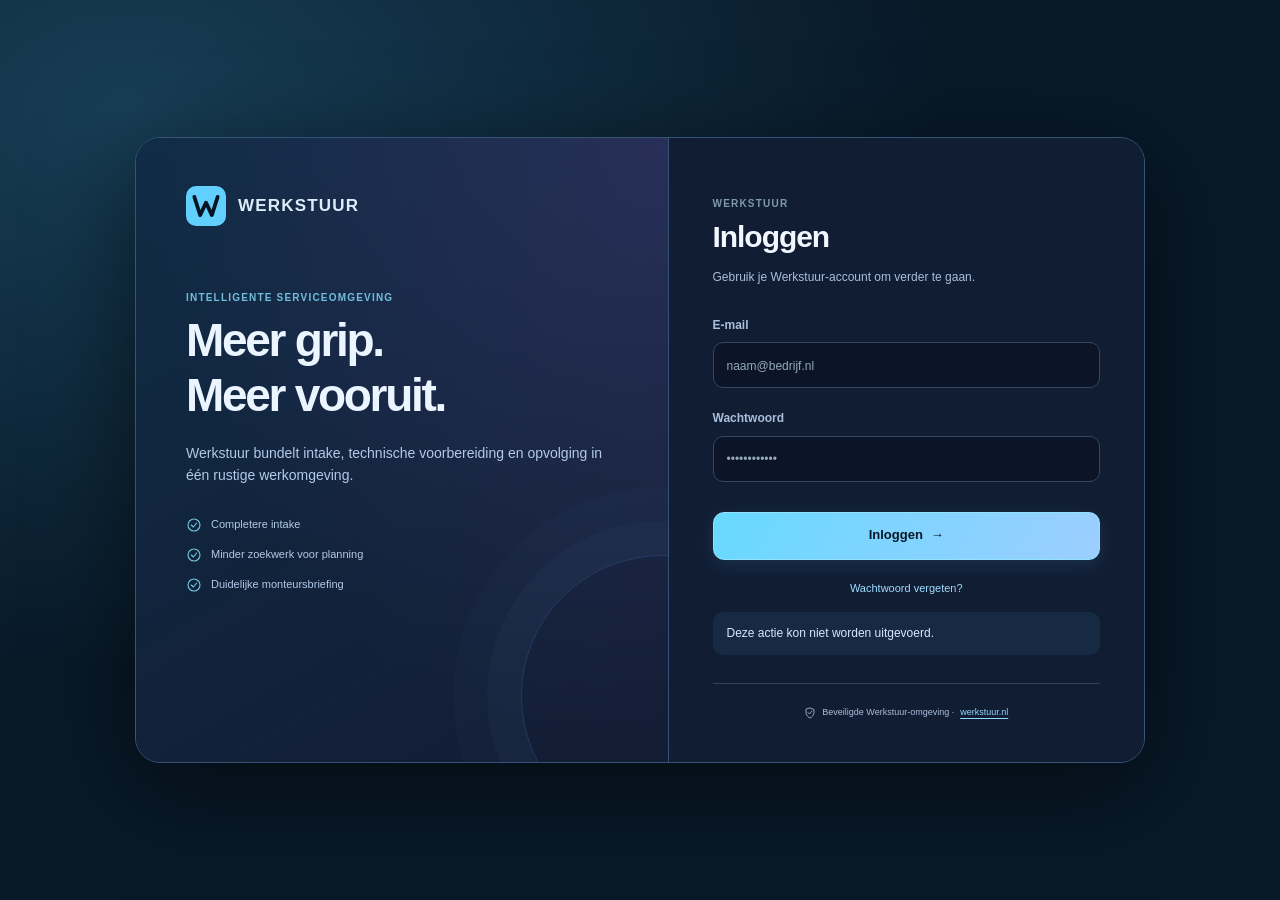
==== commit 17a203bc: "Build high-tech owner and company workspaces Add distinct owner, company administration and technici" ====
--- a/index.html
+++ b/index.html
@@ -14,10 +14,11 @@
 <link rel="stylesheet" href="/workspace-v200.css">
 <link rel="stylesheet" href="/analysis-ui-v201.css">
 <link rel="stylesheet" href="/refinements-v203.css">
+<link rel="stylesheet" href="/command-v210.css">
 </head><body><div class="ws-session-splash" id="sessionSplash" role="status"><svg class="ws-logo" viewBox="0 0 48 48" aria-hidden="true" focusable="false"><rect width="48" height="48" rx="12" fill="#62d0ff"/><path d="m10 13 7 22 7-15 7 15 7-22" fill="none" stroke="#071522" stroke-width="4.5" stroke-linecap="round" stroke-linejoin="round"/></svg><span>Je werkomgeving wordt geladen…</span></div>
 <div class="ws-toaststack" id="toastStack" role="status" aria-live="polite" aria-atomic="false"></div>
 <div class="login hidden" id="login"><div class="loginbox cc-loginbox">
-<div class="cc-login-intro"><div class="cc-login-brand"><svg class="ws-logo" viewBox="0 0 48 48" aria-hidden="true" focusable="false"><rect width="48" height="48" rx="12" fill="#62d0ff"/><path d="m10 13 7 22 7-15 7 15 7-22" fill="none" stroke="#071522" stroke-width="4.5" stroke-linecap="round" stroke-linejoin="round"/></svg><span>WERKSTUUR</span></div><div><div class="eyebrow">Serviceproces</div><h1>Van melding naar een werkbare opdracht.</h1><p>Werkstuur bundelt intake, technische voorbereiding en opvolging in één rustige werkomgeving.</p></div><div class="cc-login-points"><span><svg class="ws-icon" viewBox="0 0 24 24" aria-hidden="true" focusable="false"><circle cx="12" cy="12" r="9"/><path d="m8 12 3 3 5-6"/></svg> Completere intake</span><span><svg class="ws-icon" viewBox="0 0 24 24" aria-hidden="true" focusable="false"><circle cx="12" cy="12" r="9"/><path d="m8 12 3 3 5-6"/></svg> Minder zoekwerk voor planning</span><span><svg class="ws-icon" viewBox="0 0 24 24" aria-hidden="true" focusable="false"><circle cx="12" cy="12" r="9"/><path d="m8 12 3 3 5-6"/></svg> Duidelijke monteursbriefing</span></div></div>
+<div class="cc-login-intro"><div class="cc-login-brand"><svg class="ws-logo" viewBox="0 0 48 48" aria-hidden="true" focusable="false"><rect width="48" height="48" rx="12" fill="#62d0ff"/><path d="m10 13 7 22 7-15 7 15 7-22" fill="none" stroke="#071522" stroke-width="4.5" stroke-linecap="round" stroke-linejoin="round"/></svg><span>WERKSTUUR</span></div><div><div class="eyebrow">Intelligente serviceomgeving</div><h1>Meer grip.<br>Meer vooruit.</h1><p>Werkstuur bundelt intake, technische voorbereiding en opvolging in één rustige werkomgeving.</p></div><div class="cc-login-points"><span><svg class="ws-icon" viewBox="0 0 24 24" aria-hidden="true" focusable="false"><circle cx="12" cy="12" r="9"/><path d="m8 12 3 3 5-6"/></svg> Completere intake</span><span><svg class="ws-icon" viewBox="0 0 24 24" aria-hidden="true" focusable="false"><circle cx="12" cy="12" r="9"/><path d="m8 12 3 3 5-6"/></svg> Minder zoekwerk voor planning</span><span><svg class="ws-icon" viewBox="0 0 24 24" aria-hidden="true" focusable="false"><circle cx="12" cy="12" r="9"/><path d="m8 12 3 3 5-6"/></svg> Duidelijke monteursbriefing</span></div></div>
 <div class="cc-login-form">
 <div id="loginPanel"><div class="eyebrow">Werkstuur</div><h2>Inloggen</h2><div class="sub">Gebruik je Werkstuur-account om verder te gaan.</div><div class="field"><label for="email">E-mail</label><input autocomplete="username" id="email" type="email" placeholder="naam@bedrijf.nl"/></div><div class="field"><label for="password">Wachtwoord</label><input autocomplete="current-password" id="password" type="password" placeholder="••••••••••••"/></div><button class="btn primary full" onclick="loginNow()">Inloggen <span aria-hidden="true">→</span></button><button class="cc-login-help" onclick="showForgotPassword()" type="button">Wachtwoord vergeten?</button><div class="msg" id="loginMsg" role="status" aria-live="polite"></div><div class="cc-login-foot"><svg class="ws-icon" viewBox="0 0 24 24" aria-hidden="true" focusable="false"><path d="m12 2 8 3v6c0 5-4 9-8 11-4-2-8-6-8-11V5zM8 11l3 3 5-6"/></svg>Beveiligde Werkstuur-omgeving · <a href="https://werkstuur.nl" target="_blank" rel="noopener">werkstuur.nl</a></div></div>
 <div class="hidden" id="forgotPanel"><div class="eyebrow">Accounttoegang</div><h2>Wachtwoord herstellen</h2><div class="sub">Vul het e-mailadres van je Werkstuur-account in. Als het account bestaat, ontvang je een herstel-link.</div><div class="field"><label for="forgotEmail">E-mail</label><input autocomplete="email" id="forgotEmail" type="email" placeholder="naam@bedrijf.nl"/></div><button class="btn primary full" onclick="requestPasswordReset()">Herstel-link aanvragen <span aria-hidden="true">→</span></button><div class="msg" id="forgotMsg" role="status" aria-live="polite"></div><button class="cc-login-back" onclick="showLoginPanel()" type="button">← Terug naar inloggen</button></div>
@@ -34,10 +35,13 @@
 <button data-view="workorders" id="workordersNav"><span aria-hidden="true" class="cc-navicon"><svg class="ws-icon" viewBox="0 0 24 24" aria-hidden="true" focusable="false"><rect x="4" y="6" width="16" height="15" rx="2"/><path d="M9 6V3h6v3M8 11h8M8 15h4M8 18h6"/></svg></span><span>Mijn werk</span></button>
 <button data-view="pilotHub" id="pilotHubNav"><span aria-hidden="true" class="cc-navicon"><svg class="ws-icon" viewBox="0 0 24 24" aria-hidden="true" focusable="false"><path d="M4 3v17h17M8 15v-4M13 15V7M18 15v-7"/></svg></span><span>Resultaten</span></button>
 <button data-view="settings" id="settingsNav"><span aria-hidden="true" class="cc-navicon"><svg class="ws-icon" viewBox="0 0 24 24" aria-hidden="true" focusable="false"><rect x="5" y="3" width="14" height="18" rx="2"/><path d="M9 7h6M9 11h6M9 15h3M16 17l2 2 4-4"/></svg></span><span>Klantintake</span></button>
+<button data-view="customers" id="customersNav"><span class="cc-navicon" aria-hidden="true"><svg class="ws-icon" viewBox="0 0 24 24"><circle cx="9" cy="8" r="3"/><path d="M3 21v-3a6 6 0 0 1 12 0v3M16 5a3 3 0 0 1 0 6M18 15a5 5 0 0 1 3 5"/></svg></span><span>Klanten</span></button>
 <button data-view="team" id="teamNav"><span aria-hidden="true" class="cc-navicon"><svg class="ws-icon" viewBox="0 0 24 24" aria-hidden="true" focusable="false"><circle cx="9" cy="8" r="3"/><path d="M3 21v-3a6 6 0 0 1 12 0v3M16 5a3 3 0 0 1 0 6M18 15a5 5 0 0 1 3 5"/></svg></span><span>Team</span></button>
 </div>
 <div class="cc-navgroup" id="platformNavGroup"><div class="cc-navlabel">BEHEER</div>
+<button data-view="platform" id="platformNav" class="hidden"><span class="cc-navicon" aria-hidden="true"><svg class="ws-icon" viewBox="0 0 24 24"><path d="M3 12h4l3-8 4 16 3-8h4"/></svg></span><span>Softwarebeheer</span></button>
 <button data-view="owner" id="ownerNav" class="cc-mobile-secondary"><span aria-hidden="true" class="cc-navicon"><svg class="ws-icon" viewBox="0 0 24 24" aria-hidden="true" focusable="false"><rect x="4" y="3" width="16" height="18" rx="2"/><path d="M8 7h2M14 7h2M8 11h2M14 11h2M8 15h2M14 15h2M10 21v-3h4v3"/></svg></span><span>Organisaties</span></button>
+<button data-view="support" id="supportNav"><span class="cc-navicon" aria-hidden="true"><svg class="ws-icon" viewBox="0 0 24 24"><path d="M4 3h16v14H8l-4 4zM8 7h8M8 11h5"/></svg></span><span>Ondersteuning</span></button>
 <button data-view="beheer" id="beheerNav"><span aria-hidden="true" class="cc-navicon"><svg class="ws-icon" viewBox="0 0 24 24" aria-hidden="true" focusable="false"><path d="m10 3-.6 2.4-2 .9-2.2-.7-2 3.4 1.6 1.8v2.4L3.2 15l2 3.4 2.2-.7 2 .9.6 2.4h4l.6-2.4 2-.9 2.2.7 2-3.4-1.6-1.8v-2.4l1.6-1.8-2-3.4-2.2.7-2-.9L14 3z"/><circle cx="12" cy="12" r="3"/></svg></span><span>Beheer</span></button>
 </div>
 </nav>
@@ -53,7 +57,7 @@
 <header class="cc-workspacebar">
 <button class="ws-mobile-toggle" type="button" id="workspaceMenuToggle" aria-label="Menu openen" aria-expanded="false" aria-controls="workspaceNav" onclick="toggleNavigation()"><svg class="ws-icon" viewBox="0 0 24 24" aria-hidden="true" focusable="false"><path d="M4 6h16M4 12h16M4 18h16"/></svg></button>
 <div class="cc-workspace"><span class="ws-workspace-icon"><svg class="ws-icon" viewBox="0 0 24 24" aria-hidden="true" focusable="false"><rect x="4" y="3" width="16" height="18" rx="2"/><path d="M8 7h2M14 7h2M8 11h2M14 11h2M8 15h2M14 15h2M10 21v-3h4v3"/></svg></span><div class="ws-workspace-copy"><span class="cc-workspace-label">ACTIEVE WERKOMGEVING</span><strong id="workspaceName">—</strong></div><span class="cc-workspace-pill" id="workspacePlan">—</span><button class="cc-textbtn hidden" id="workspaceSwitch" type="button" onclick="show('owner')" aria-label="Andere organisatie openen"><svg class="ws-icon" viewBox="0 0 24 24" aria-hidden="true" focusable="false"><path d="M14 3h7v7M21 3l-10 10M10 5H5a2 2 0 0 0-2 2v12a2 2 0 0 0 2 2h12a2 2 0 0 0 2-2v-5"/></svg></button></div>
-<div class="ws-workspace-actions"><label class="ws-global-search" for="obCompany"><svg class="ws-icon" viewBox="0 0 24 24" aria-hidden="true" focusable="false"><circle cx="10.5" cy="10.5" r="6.5"/><path d="m16 16 5 5"/></svg><input id="globalSearch" type="search" placeholder="Zoek een dossier…" aria-label="Zoek servicedossiers" oninput="syncGlobalSearch(this.value)"><kbd>⌘ K</kbd></label><button class="ws-mobile-search ws-iconbutton" type="button" aria-label="Zoek servicedossiers" onclick="openWorkspaceSearch()"><svg class="ws-icon" viewBox="0 0 24 24" aria-hidden="true" focusable="false"><circle cx="10.5" cy="10.5" r="6.5"/><path d="m16 16 5 5"/></svg></button><div class="cc-page"><span id="pageLabel">Overzicht</span><span class="cc-live" id="connectionStatus"><i></i><span id="connectionLabel">Verbonden</span></span></div></div>
+<div class="ws-workspace-actions"><label class="ws-global-search" for="globalSearch"><svg class="ws-icon" viewBox="0 0 24 24" aria-hidden="true" focusable="false"><circle cx="10.5" cy="10.5" r="6.5"/><path d="m16 16 5 5"/></svg><input id="globalSearch" type="search" placeholder="Zoek een dossier…" aria-label="Zoek servicedossiers" oninput="syncGlobalSearch(this.value)"><kbd>⌘ K</kbd></label><button class="ws-mobile-search ws-iconbutton" type="button" aria-label="Zoek servicedossiers" onclick="openWorkspaceSearch()"><svg class="ws-icon" viewBox="0 0 24 24" aria-hidden="true" focusable="false"><circle cx="10.5" cy="10.5" r="6.5"/><path d="m16 16 5 5"/></svg></button><div class="cc-page"><span id="pageLabel">Overzicht</span><span class="cc-live" id="connectionStatus"><i></i><span id="connectionLabel">Verbonden</span></span></div></div>
 </header><div class="ws-breadcrumb"><span>Werkstuur</span><svg class="ws-icon" viewBox="0 0 24 24" aria-hidden="true" focusable="false"><path d="M4 12h16m-6-6 6 6-6 6"/></svg><strong id="breadcrumbLabel">Overzicht</strong></div>
 <div class="ws-context-banner hidden" id="ownerContextBanner"><svg class="ws-icon" viewBox="0 0 24 24" aria-hidden="true" focusable="false"><path d="M2 12s4-7 10-7 10 7 10 7-4 7-10 7-10-7-10-7z"/><circle cx="12" cy="12" r="3"/></svg><div>Je bekijkt deze organisatie als Werkstuur-eigenaar. Het teamaccount van deze organisatie werkt de dossiers bij.</div><button class="cc-textbtn" type="button" onclick="show('owner')">Andere omgeving</button></div>
 <section class="hidden" id="onboardingView">
@@ -143,6 +147,13 @@
 <button class="btn primary" id="obNext" onclick="obNext()">Volgende →</button>
 </div>
 </div>
+</section>
+<section id="platformView" class="hidden">
+<div class="cmd-hero"><div class="cmd-hero-copy"><span class="cmd-status-chip"><i></i> WERKSTUUR CONTROL</span><h2>Je software.<br><span>Onder controle.</span></h2><p>Je klantbedrijven werken zelfstandig. Jij houdt overzicht en helpt wanneer het nodig is.</p><div class="cc-inline-actions"><button class="btn primary" type="button" onclick="show('owner')">Klantbedrijven beheren <span aria-hidden="true">↗</span></button><button class="btn" type="button" onclick="show('system')">Systeemstatus</button></div></div>
+<div class="cmd-orbit" aria-hidden="true"><div class="cmd-orbit-ring r1"></div><div class="cmd-orbit-ring r2"></div><div class="cmd-orbit-ring r3"></div><div class="cmd-orbit-core"><svg viewBox="0 0 48 48"><path d="m10 13 7 22 7-15 7 15 7-22" fill="none" stroke="currentColor" stroke-width="3.5" stroke-linecap="round" stroke-linejoin="round"/></svg></div><span class="cmd-orbit-node n1"></span><span class="cmd-orbit-node n2"></span><span class="cmd-orbit-node n3"></span><div class="cmd-orbit-caption">CONNECTED WORKSPACES</div></div></div>
+<div class="cmd-stats"><article class="cmd-stat"><span>Klantomgevingen</span><b id="platformClients">—</b><small>eigen omgeving per bedrijf</small></article><article class="cmd-stat"><span>Actieve bedrijven</span><b id="platformActive">—</b><small>actief of in pilot</small></article><article class="cmd-stat"><span>Actieve teamleden</span><b id="platformUsers">—</b><small>binnen klantomgevingen</small></article><article class="cmd-stat"><span>Open supportmeldingen</span><b id="platformSetup">—</b><small>vragen voor de software-eigenaar</small></article></div>
+<div class="cmd-platform-grid section"><div class="cc-panel"><div class="cc-panelhead"><div><span class="cc-kicker">WORKSPACES</span><h3>Jouw klantbedrijven</h3></div><button class="cc-textbtn" type="button" onclick="show('owner')">Alle bedrijven ↗</button></div><div id="platformCompanies" class="cmd-company-list"></div></div><div class="cc-panel cmd-monitor"><div class="cc-panelhead"><div><span class="cc-kicker">LIVE CONTROLE</span><h3>Softwarestatus</h3></div><button class="ws-iconbutton" type="button" onclick="loadPlatform()" aria-label="Softwarestatus vernieuwen">↻</button></div><div id="platformHealth" aria-live="polite"><p class="sub">Status wordt opgehaald…</p></div><div class="cmd-monitor-note">Dit overzicht controleert de service wanneer je het opent. Bij een melding zie je waar aandacht nodig is.</div></div></div>
+<div class="cmd-flow section"><div><span class="cc-kicker">ZO WERKT WERKSTUUR</span><h3>Een eigen werkproces voor ieder bedrijf.</h3></div><div class="cmd-flow-steps"><span><i>01</i>Klantintake</span><span><i>02</i>Slimme voorbereiding</span><span><i>03</i>Planner beslist</span><span><i>04</i>Monteur voert uit</span></div></div>
 </section>
 <section id="dashboardView"><div class="ws-context-banner ws-setup-banner hidden" id="setupBanner"><svg class="ws-icon" viewBox="0 0 24 24" aria-hidden="true" focusable="false"><circle cx="12" cy="12" r="9"/><path d="M12 11v6M12 7h.01"/></svg><div>Maak de startinstellingen compleet om je werkomgeving voor de eerste pilot klaar te zetten.</div><button class="cc-textbtn" type="button" onclick="openOnboardingFromManage()">Startinstellingen</button></div>
 <div class="cc-pagehead">
@@ -312,7 +323,7 @@
 <button class="cc-managecard" id="manageOnboarding" onclick="openOnboardingFromManage()"><span><svg class="ws-icon" viewBox="0 0 24 24" aria-hidden="true" focusable="false"><rect x="5" y="3" width="14" height="18" rx="2"/><path d="M9 7h6M9 11h6M9 15h3M16 17l2 2 4-4"/></svg></span><div><b>Onboarding</b><small>Servicefocus, merken, pilotdoelen en startinstellingen.</small></div><i>→</i></button>
 </div>
 </section>
-<section class="hidden" id="productView"><div class="top"><div><div class="eyebrow">Beheer</div><h2>Productinstellingen</h2><div class="sub">Branding, accounts, export en veilige gegevensreset.</div></div><div><span class="pill" id="versionBadge"></span></div></div><div class="grid2 section"><div class="card"><h3>Branding &amp; klantportaal</h3><div class="field"><label for="pbBrandName">Productnaam / label</label><input id="pbBrandName"/></div><div class="field"><label for="pbAccent">Accentkleur</label><input id="pbAccent" placeholder="#62d0ff" type="text"/></div><div class="field"><label for="pbSupportEmail">Support e-mail</label><input id="pbSupportEmail" type="email"/></div><div class="field"><label for="pbPrivacyUrl">Privacyverklaring URL</label><input id="pbPrivacyUrl" placeholder="https://bedrijf.nl/privacy" type="url"/></div><div class="field"><label for="pbPortalTitle">Titel klantportaal</label><input id="pbPortalTitle"/></div><button class="btn primary" onclick="saveBranding()">Branding opslaan</button></div><div class="card"><h3>Eigen wachtwoord</h3><div class="field"><label for="pwCurrent">Huidig wachtwoord</label><input id="pwCurrent" type="password" autocomplete="current-password"/></div><div class="field"><label for="pwNew">Nieuw wachtwoord</label><input id="pwNew" placeholder="min. 12 tekens" type="password" autocomplete="new-password"/></div><button class="btn" onclick="changeOwnPassword()">Wachtwoord wijzigen</button></div></div><div class="card section" id="accountAdminCard"><h3>Accountbeheer</h3><div id="accountList" class="ws-account-list"></div><div class="section grid2"><div><div class="field"><label for="accName">Naam</label><input id="accName"/></div><div class="field"><label for="accEmail">E-mail</label><input id="accEmail" type="email"/></div></div><div><div class="field"><label for="accRole">Rol</label><select id="accRole"><option value="planner">Planner</option><option value="technician">Monteur</option><option value="admin">Beheerder / directie</option></select></div><div class="field"><label for="accPassword">Tijdelijk wachtwoord</label><input id="accPassword" placeholder="min. 12 tekens" type="password"/></div></div></div><button class="btn primary" onclick="createAccount()">Account toevoegen</button></div><div class="grid2 section"><div class="card"><h3>Export &amp; herstelgegevens</h3><div class="sub">Bewaar dossiers en private bijlagen samen, inclusief controlewaarden voor herstel.</div><div class="section ws-backup-actions"><a class="btn primary" href="/api/export?format=zip" download>Complete backup downloaden</a><a class="btn" href="/api/export?download=1" download>Alleen gegevens (JSON)</a></div><p class="ws-backup-info">De complete backup bevat ook bijlagebestanden. Wachtwoorden en sessies zijn uitgesloten. Bewaar de download privé. Maximaal 64 MB en 250 bijlagen per backup.</p></div><details class="ws-danger"><summary><svg class="ws-icon" viewBox="0 0 24 24" aria-hidden="true" focusable="false"><path d="m12 3 10 17H2zM12 9v4M12 17h.01"/></svg>Gegevensreset</summary><div class="ws-danger-body"><h3>Pilotgegevens wissen</h3><div class="sub">Verwijdert cases, notities, bijlagen, audit en pilotdata. Accounts en bedrijfsinstellingen blijven bestaan.</div><div class="field"><label for="resetConfirm">Typ exact: RESET PILOT DATA</label><input id="resetConfirm"/></div><button class="btn btn-danger" onclick="resetPilotData()">Pilotdata resetten</button></div></details></div></section>
+<section class="hidden" id="productView"><div class="top"><div><div class="eyebrow">Beheer</div><h2>Productinstellingen</h2><div class="sub">Branding, accounts, export en veilige gegevensreset.</div></div><div><span class="pill" id="versionBadge"></span></div></div><div class="grid2 section"><div class="card"><h3>Branding &amp; klantportaal</h3><div class="field"><label for="pbBrandName">Productnaam / label</label><input id="pbBrandName"/></div><div class="field"><label for="pbAccent">Accentkleur</label><input id="pbAccent" placeholder="#62d0ff" type="text"/></div><div class="field"><label for="pbSupportEmail">Support e-mail</label><input id="pbSupportEmail" type="email"/></div><div class="field"><label for="pbPrivacyUrl">Privacyverklaring URL</label><input id="pbPrivacyUrl" placeholder="https://bedrijf.nl/privacy" type="url"/></div><div class="field"><label for="pbPortalTitle">Titel klantportaal</label><input id="pbPortalTitle"/></div><button class="btn primary" onclick="saveBranding()">Branding opslaan</button></div><div class="card"><h3>Eigen wachtwoord</h3><div class="field"><label for="pwCurrent">Huidig wachtwoord</label><input id="pwCurrent" type="password" autocomplete="current-password"/></div><div class="field"><label for="pwNew">Nieuw wachtwoord</label><input id="pwNew" placeholder="min. 12 tekens" type="password" autocomplete="new-password"/></div><button class="btn" onclick="changeOwnPassword()">Wachtwoord wijzigen</button></div></div><div class="card section" id="accountAdminCard"><h3>Accountbeheer</h3><div id="accountList" class="ws-account-list"></div><div class="section grid2"><div><div class="field"><label for="accName">Naam</label><input id="accName"/></div><div class="field"><label for="accEmail">E-mail</label><input id="accEmail" type="email"/></div></div><div><div class="field"><label for="accRole">Rol</label><select id="accRole"><option value="planner">Planner</option><option value="technician">Monteur</option><option value="admin">Bedrijfsbeheerder</option></select></div><div class="field"><label for="accPassword">Tijdelijk wachtwoord</label><input id="accPassword" placeholder="min. 12 tekens" type="password"/></div></div></div><button class="btn primary" onclick="createAccount()">Account toevoegen</button></div><div class="grid2 section"><div class="card"><h3>Export &amp; herstelgegevens</h3><div class="sub">Bewaar dossiers en private bijlagen samen, inclusief controlewaarden voor herstel.</div><div class="section ws-backup-actions"><a class="btn primary" href="/api/export?format=zip" download>Complete backup downloaden</a><a class="btn" href="/api/export?download=1" download>Alleen gegevens (JSON)</a></div><p class="ws-backup-info">De complete backup bevat ook bijlagebestanden. Wachtwoorden en sessies zijn uitgesloten. Bewaar de download privé. Maximaal 64 MB en 250 bijlagen per backup.</p></div><details class="ws-danger"><summary><svg class="ws-icon" viewBox="0 0 24 24" aria-hidden="true" focusable="false"><path d="m12 3 10 17H2zM12 9v4M12 17h.01"/></svg>Gegevensreset</summary><div class="ws-danger-body"><h3>Pilotgegevens wissen</h3><div class="sub">Verwijdert cases, notities, bijlagen, audit en pilotdata. Accounts en bedrijfsinstellingen blijven bestaan.</div><div class="field"><label for="resetConfirm">Typ exact: RESET PILOT DATA</label><input id="resetConfirm"/></div><button class="btn btn-danger" onclick="resetPilotData()">Pilotdata resetten</button></div></details></div></section>
 <section class="hidden" id="systemView">
 <div class="top">
 <div>
@@ -411,9 +422,13 @@
 </div>
 </div>
 </section>
-<section class="hidden" id="teamView"><div class="top"><div><div class="eyebrow">Team</div><h2>Gebruikers</h2></div></div><div class="card ws-team-list" id="teamList"></div></section>
+<section id="supportView" class="hidden"><div class="cc-pagehead"><div><div class="eyebrow">Werkstuur ondersteuning</div><h2 id="supportTitle">We helpen je verder.</h2><div class="sub" id="supportIntro">Meld een softwareprobleem of stel een vraag. Je eigen bedrijf blijft je dagelijkse werk beheren.</div></div><button class="btn" type="button" onclick="loadSupport()">Vernieuwen</button></div><div class="cmd-support-layout section"><div class="cmd-support-list" id="supportList"></div><div class="card hidden" id="supportCreateForm"><span class="cc-kicker">NIEUWE MELDING</span><h3>Waar loop je tegenaan?</h3><div class="field"><label for="supportSubject">Onderwerp</label><input id="supportSubject" minlength="4" maxlength="180" placeholder="Bijvoorbeeld: dossier opslaan lukt niet"></div><div class="field"><label for="supportCategory">Categorie</label><select id="supportCategory"><option value="technical">Technisch probleem</option><option value="question">Vraag over gebruik</option><option value="incident">Toegang of beveiliging</option></select></div><div class="field"><label for="supportDescription">Omschrijving</label><textarea id="supportDescription" minlength="10" maxlength="6000" rows="5" placeholder="Wat wilde je doen, wat gebeurde er en welke melding zag je?" oninput="showSupportHelp()"></textarea></div><div id="supportHelp" class="cmd-support-help"></div><button class="btn primary" type="button" onclick="submitSupport()">Melding opslaan</button><p class="msg" id="supportMessage" role="status"></p></div></div></section>
+<section class="hidden" id="teamView"><div class="cc-pagehead"><div><div class="eyebrow">Jouw bedrijf · Jouw mensen</div><h2>Een sterk team.</h2><div class="sub">Beheer je bedrijfsbeheerder, planners en monteurs vanuit één werkruimte.</div></div><button id="teamAddButton" class="btn primary" type="button" onclick="openTeamCreate()">＋ Teamlid toevoegen</button></div><div class="cmd-role-strip"><span><i></i> Bedrijfsbeheerder <small>bedrijf &amp; toegang</small></span><span><i></i> Planner <small>klanten &amp; dossiers</small></span><span><i></i> Monteur <small>toegewezen werk</small></span></div><div class="cmd-team-grid section" id="teamList"></div>
+<div class="card section hidden" id="teamCreateForm"><div class="cc-panelhead"><div><span class="cc-kicker">NIEUW TEAMLID</span><h3>Toegang tot jouw bedrijf</h3></div><button class="btn" type="button" onclick="closeTeamCreate()">Sluiten</button></div><div class="grid2"><div><div class="field"><label for="teamName">Naam</label><input id="teamName" maxlength="160" autocomplete="name"></div><div class="field"><label for="teamEmail">E-mail</label><input id="teamEmail" type="email" autocomplete="email"></div></div><div><div class="field"><label for="teamRole">Rol</label><select id="teamRole"><option value="planner">Planner</option><option value="technician">Monteur</option><option value="admin">Bedrijfsbeheerder</option></select></div><div class="field"><label for="teamPassword">Tijdelijk wachtwoord</label><input id="teamPassword" type="password" autocomplete="new-password" minlength="12" placeholder="Minimaal 12 tekens"></div></div></div><p class="sub">Het nieuwe teamlid krijgt een eigen account. Deel het tijdelijke wachtwoord via een afgesproken veilige route.</p><button class="btn primary" type="button" onclick="createTeamMember()">Account aanmaken</button><p id="teamMessage" class="msg" role="status"></p></div></section>
+<section class="hidden" id="customersView"><div class="cc-pagehead"><div><div class="eyebrow">Jouw klanten</div><h2>Elk contact in beeld.</h2><div class="sub">Contactgegevens, dossierhistorie en je volgende opdracht op één plek.</div></div><button class="btn primary" id="customerAddButton" type="button" onclick="editCustomer()">＋ Klant toevoegen</button></div><div class="cmd-customer-toolbar"><label class="cc-search" for="customerSearch"><input type="search" id="customerSearch" placeholder="Zoek naam, e-mail, telefoon of plaats…" oninput="renderCustomers()"></label><label class="cmd-archive-filter" for="customerShowArchived"><input id="customerShowArchived" type="checkbox" onchange="renderCustomers()"> Toon archief</label><span class="sub" id="customerCount"></span></div><div class="cmd-customer-layout section"><div id="customerList" class="cmd-customer-list"></div><div class="card hidden cmd-customer-editor" id="customerEditor"><div class="cc-panelhead"><h3 id="customerEditorTitle">Nieuwe klant</h3><button class="btn" type="button" onclick="closeCustomerEditor()">Sluiten</button></div><div class="field"><label for="customerName">Naam / bedrijfsnaam</label><input id="customerName" maxlength="160" autocomplete="name"></div><div class="grid2"><div class="field"><label for="customerEmail">E-mail</label><input id="customerEmail" type="email" maxlength="254" autocomplete="email"></div><div class="field"><label for="customerPhone">Telefoon</label><input id="customerPhone" type="tel" maxlength="60" autocomplete="tel"></div></div><div class="field"><label for="customerAddress">Adres</label><input id="customerAddress" maxlength="240" autocomplete="street-address"></div><div class="grid2"><div class="field"><label for="customerPostal">Postcode</label><input id="customerPostal" maxlength="30" autocomplete="postal-code"></div><div class="field"><label for="customerCity">Plaats</label><input id="customerCity" maxlength="100" autocomplete="address-level2"></div></div><div class="field"><label for="customerNotes">Interne contactnotitie</label><textarea id="customerNotes" maxlength="3000" rows="3"></textarea></div><button class="btn primary" type="button" onclick="saveCustomer()">Klant opslaan</button><p class="msg" id="customerMessage" role="status"></p></div></div></section>
 <section class="hidden" id="auditView"><div class="top"><div><div class="eyebrow">Audit</div><h2>Activiteit</h2></div></div><div class="card" id="auditList"></div></section>
 </main></div>
-<div class="modal hidden" id="newModal" role="dialog" aria-modal="true" aria-labelledby="newCaseTitle"><div class="modalbox"><div class="ws-modal-head"><div><div class="eyebrow">Servicedossier</div><h3 id="newCaseTitle">Nieuw dossier</h3></div><button class="ws-iconbutton" type="button" aria-label="Venster sluiten" onclick="closeNew()"><svg class="ws-icon" viewBox="0 0 24 24" aria-hidden="true"><path d="m6 6 12 12M18 6 6 18"/></svg></button></div><div class="grid2"><div><div class="field"><label for="nCustomer">Klant</label><input id="nCustomer" placeholder="Klantnaam"/></div><div class="field"><label for="nCity">Plaats</label><input id="nCity" placeholder="Plaats"/></div><div class="field"><label for="nType">Type</label><select id="nType" onchange="plannerBrands()"><option>Laadpaal</option><option>Zonnepanelen</option><option>Thuisbatterij</option><option>Elektro</option></select></div><div class="field"><label for="nManufacturer">Merk/fabrikant</label><select id="nManufacturer"></select></div><div class="field"><label for="nModel">Model (indien bekend)</label><input id="nModel" placeholder="bijv. Charge Lite / SE8K-RWS"/></div><div class="field"><label for="nSerial">Serienummer (indien bekend)</label><input id="nSerial"/></div></div><div><div class="field"><label for="nProblem">Melding</label><textarea id="nProblem" placeholder="Beschrijf de storing zo concreet mogelijk"></textarea></div></div></div><div class="ws-modal-footer"><button class="btn" type="button" onclick="closeNew()">Annuleren</button> <button class="btn primary" type="button" onclick="createCase()">Dossier aanmaken</button></div></div></div>
+<div class="modal hidden" id="newModal" role="dialog" aria-modal="true" aria-labelledby="newCaseTitle"><div class="modalbox"><div class="ws-modal-head"><div><div class="eyebrow">Servicedossier</div><h3 id="newCaseTitle">Nieuw dossier</h3></div><button class="ws-iconbutton" type="button" aria-label="Venster sluiten" onclick="closeNew()"><svg class="ws-icon" viewBox="0 0 24 24" aria-hidden="true"><path d="m6 6 12 12M18 6 6 18"/></svg></button></div><div class="grid2"><div><div class="field"><label for="nCustomer">Klant</label><input id="nCustomer" placeholder="Klantnaam"/></div><input id="nCustomerId" type="hidden"><div class="field"><label for="nCity">Plaats</label><input id="nCity" placeholder="Plaats"/></div><div class="field"><label for="nEmail">E-mail klant</label><input id="nEmail" type="email"/></div><div class="field"><label for="nPhone">Telefoon klant</label><input id="nPhone" type="tel"/></div><div class="field"><label for="nType">Type</label><select id="nType" onchange="plannerBrands()"><option>Laadpaal</option><option>Zonnepanelen</option><option>Thuisbatterij</option><option>Elektro</option></select></div><div class="field"><label for="nManufacturer">Merk/fabrikant</label><select id="nManufacturer"></select></div><div class="field"><label for="nModel">Model (indien bekend)</label><input id="nModel" placeholder="bijv. Charge Lite / SE8K-RWS"/></div><div class="field"><label for="nSerial">Serienummer (indien bekend)</label><input id="nSerial"/></div></div><div><div class="field"><label for="nProblem">Melding</label><textarea id="nProblem" placeholder="Beschrijf de storing zo concreet mogelijk"></textarea></div></div></div><div class="ws-modal-footer"><button class="btn" type="button" onclick="closeNew()">Annuleren</button> <button class="btn primary" type="button" onclick="createCase()">Dossier aanmaken</button></div></div></div>
 <script src="/app.js"></script>
-<script src="/refinements-v203.js"></script></body></html>
+<script src="/refinements-v203.js"></script>
+<script src="/command-v210.js"></script></body></html>
--- a/command-v210.css
+++ b/command-v210.css
@@ -0,0 +1,140 @@
+/* Werkstuur Command — one design system for owner, company and technician. */
+:root{color-scheme:dark;--bg:#080d19;--panel:#10192c;--panel-soft:#121f34;--line:#22324a;--text:#e9f1ff;--muted:#9eafc8;--action:#7cdaff;--good:#69e5bb;--warn:#ffd38b;--danger:#ff96a2;--side:#080f1f;--shadow:0 14px 40px #02060e40;--radius:18px}
+body{background:radial-gradient(ellipse at 80% 0,#18274d55,transparent 48%),var(--bg);color:var(--text)}
+body::before{content:"";position:fixed;inset:0;pointer-events:none;background-image:linear-gradient(#718cc908 1px,transparent 1px),linear-gradient(90deg,#718cc908 1px,transparent 1px);background-size:64px 64px;z-index:-1}
+body .app>aside{background:linear-gradient(180deg,#0c1429,#080f1e);border-color:#22324a}
+body .app>main{max-width:1660px;padding-bottom:64px}
+body .cc-workspacebar{background:transparent;border-color:#243249}
+body .cc-brandcopy strong{letter-spacing:.12em;font-size:14px}
+body .cc-brandcopy span{color:#93a4c3;font-size:10px;letter-spacing:.05em}
+body .cc-navlabel{color:#788cae}
+body .cc-nav button{color:#aab8d0;border-radius:11px;min-height:48px}
+body .cc-nav button.active{background:linear-gradient(100deg,#123c56,#172744);border-color:#376480;box-shadow:inset 3px 0 #68d8ff,0 3px 16px #25b5e715;color:#c5f1ff}
+body .cc-nav button:hover{background:#1a2943}
+body .cc-profile{border-color:#25354b}
+body .cc-avatar,body .ws-user-avatar{background:linear-gradient(135deg,#203e59,#282443);color:#bcecff;border:1px solid #42617f}
+body .cc-profilecopy span{color:#9aaccc}
+body .ws-workspace-icon,body .ws-iconbutton,body .ws-mobile-toggle{background:#142139;color:#a7d9f3;border-color:#304362}
+body .cc-workspace-pill{background:#15233d;color:#a8c4e8;border-color:#314968;white-space:nowrap}
+body .ws-global-search,body .cc-search,body .cc-casebar select{background:#0d1628;border-color:#2b3d59;color:#bfd1ec}
+body .ws-global-search input,body .cc-search input{color:#dceaff}
+body .ws-global-search kbd{background:#1d2b44;border-color:#33445d;color:#a7bbd9}
+body .ws-breadcrumb{color:#89a0c5}
+body .ws-breadcrumb strong{color:#c2d3ef}
+body .cc-pagehead h2,body .top h2{font-size:34px;color:#f0f5ff;letter-spacing:-.04em}
+body .app>main .eyebrow,body .cc-kicker{color:#87c9eb;letter-spacing:.14em}
+body .app>main .sub,body .app>main .field label,body .app>main .kv>span:first-child,body .app>main .note small,body .app>main .ws-file-info small,body .app>main .cc-metric span,body .app>main .cc-workspace-label,body .app>main .ws-case-note,body .app>main .ws-side-score small,body .app>main .ws-case-tabs button,body .app>main .cc-orgmeta small,body .app>main .cc-techdetails summary{color:#a2b4ce}
+body .card,body .cc-panel,body .cc-metric,body .cc-orgcard,body .cc-createorg,body .ws-work-card,body .cc-hubcard,body .cc-managecard,body .cc-pilot-context,body .metric{background:linear-gradient(135deg,#132037,#0f192d);border-color:#293b56;box-shadow:var(--shadow);color:var(--text)}
+body .cc-metric{position:relative;overflow:hidden;border-radius:16px}
+body .cc-metric:after{content:"";position:absolute;inset:0 0 auto;height:1px;background:linear-gradient(90deg,transparent,#57a8d4aa,transparent)}
+body .cc-metricicon{background:#15334b;color:#8de4ff;border:1px solid #2c536b}
+body .cc-metric small{color:#b8cbe6}
+body .cc-metric b{color:#f0f7ff}
+body .cc-metric.attention .cc-metricicon{background:#352b21;color:#ffd594;border-color:#665032}
+body .cc-metric.readiness .cc-metricicon{background:#183b3a;color:#7de5c5;border-color:#2b6260}
+body .cc-panelhead,body .cc-divider,body .kv,body .note,body .cc-table .row,body .ws-modal-head,body .ws-modal-footer{border-color:#293a53}
+body .cc-table .row,body .row{color:#dbe8fc;background:transparent}
+body .cc-table .row.head,body .row.head{color:#9ab0d0;background:#0c1628}
+body .cc-table button.row:hover,body .row:hover{background:#182b45}
+body .ws-casename,body .ws-user b{color:#e4eeff}
+body .ws-casename small,body .ws-case-meta,body .ws-installation small,body .ws-caseid{color:#9ab1d0}
+body .cc-priorityitem{background:#13243a;border-color:#2c4563;color:#ecf5ff}
+body .cc-priorityitem:hover{background:#1b304c}
+body .cc-priorityitem small,body .cc-priorityempty,body .cc-priorityscore{color:#aec2df}
+body .cc-nextpanel,body .cc-info{background:linear-gradient(135deg,#183855,#1c2347);border-color:#39517a}
+body .cc-nextpanel p,body .cc-info p{color:#b7cde8}
+body .btn{background:#17243b;color:#d1e6ff;border-color:#354964;min-height:44px;border-radius:11px}
+body .btn:hover{background:#233750;border-color:#6a93b9;box-shadow:0 3px 14px #07132950}
+body .btn.primary{background:linear-gradient(120deg,#67d9ff,#9cceff);border-color:#92e2ff;color:#061727;box-shadow:0 5px 18px #4fb9ff24}
+body .btn.primary:hover{background:linear-gradient(120deg,#92e7ff,#b2d8ff);box-shadow:0 5px 24px #4fb9ff40}
+body .btn-danger{color:#ffc0c7;background:#382232;border-color:#7d4557}
+body .cc-textbtn{color:#8bdcff}
+body .pill{border-color:#3a4c68;background:#192943;color:#bad2f3}
+body .pill.good{background:#15362f;border-color:#2e6959;color:#8ae5c3}
+body .pill.warn{background:#382b24;border-color:#6e5434;color:#ffda9c}
+body .pill.review{background:#2a2444;border-color:#5a4a80;color:#cab8ff}
+body .field input:not([type=checkbox]):not([type=radio]),body .field textarea,body .field select{background:#0b1527;border-color:#354760;color:#e1edff;min-height:46px}
+body input::placeholder,body textarea::placeholder{color:#8196b8;opacity:1}
+body .field input:focus,body .field textarea:focus,body .field select:focus{border-color:#72cfff;box-shadow:0 0 0 3px #5dccff1f}
+body .field input:disabled,body .field select:disabled{opacity:.65}
+body .ws-case-hero{background:linear-gradient(120deg,#152c42,#19213b);border-color:#3a5274}
+body .ws-case-hero h2{color:#f0f6ff}
+body .ws-scoreorb{background:#0f2940;border-color:#3d7091;color:#9ee9ff}
+body .ws-problem,body .note,body .attachment{background:#101c2f;border-color:#2d405b;color:#d4e5fc}
+body .ws-file-icon{background:#1a2d48;color:#87d7ff}
+body .ws-case-tabs{background:#101a2c;border-color:#293c5a}
+body .ws-case-tabs button.active{background:#213d56;color:#b4edff;border-color:#477699}
+body .ws-side-score,body .ws-work-chip{background:#17273f;border-color:#334b68;color:#d4e9ff}
+body .ws-empty{color:#c9daef;background:transparent;border-color:#2f4766}
+body .ws-empty b{color:#d9eaff}body .cc-casebar{background:#111c30;border-color:#2e415e}
+body .ws-empty p,body .ws-empty .ws-icon{color:#9ab3d4}
+body .ws-context-banner{background:#152940;border-color:#365273;color:#c0d9f4}
+body .ws-danger,body .ws-danger-body{background:#231c2c;border-color:#5b384d;color:#eec6d3}
+body .ws-toast{background:#192944;color:#e8f3ff;border-color:#446484;box-shadow:0 15px 50px #0006}
+body .ws-toast.good{border-color:#40987b}body .ws-toast.warn,body .ws-toast.bad{border-color:#b67562}
+body .ws-toast.warn,body .ws-toast.bad{background:#302436}
+body .ws-savebar{background:#111f35;border-color:#355473;color:#d9eaff}
+body .modalbox{background:#111c30;border-color:#3b526e;color:#e4eeff}
+body .ws-analysis-panel,body .ws-analysis-editor,body .ws-analysis-preview,body .ws-analysis-next,body .ws-analysis-confidence,body .ws-analysis-completeness,body .ws-analysis-warning,body .ws-analysis-route,body .ws-analysis-section{background:#12243a;border-color:#355371;color:#d5e6ff}
+body .ws-analysis-warning{background:#332a23;border-color:#795e39;color:#ffddb1}
+body .ws-next-step,body .ws-draft-state{background:#152c42;border-color:#375c7d;color:#b8dff7}
+body .ws-next-step.urgent,body .ws-analysis-warning.urgent{background:#392331;border-color:#815064;color:#ffd0dc}
+body .msg:not(:empty){background:#162a43;border-color:#3c587a;color:#d5e9ff}
+body .ws-analysis-panel h3,body .ws-analysis-panel b{color:#edf6ff}
+body .ws-analysis-panel p,body .ws-analysis-footnote{color:#a8bddc}
+body .ws-analysis-meta,body .ws-analysis-questions,body .ws-analysis-evidence,body .ws-analysis-confidence small,body .ws-backup-info{color:#a8bddc}
+body .ws-analysis-meta b,body .ws-analysis-editor>summary,body .ws-analysis-heading .ws-icon{color:#9cdbff}
+body .ws-analysis-editor,body .ws-analysis-evidence,body .ws-analysis-footnote{border-color:#334f6c}
+body .ws-analysis-editor .field label small{color:#9eb8d6}body .ws-next-step b{color:#e0edff}
+body .ws-draft-state.pending{background:#382d22;color:#ffda9c;border-color:#795c36}
+body .check{background:#132a3b;color:#bfe5ff;border-color:#365570}body .check.warn{background:#382d22;color:#ffda9c;border-color:#795c36}
+body .cc-createbody{background:#111e33}
+body .cc-orgstatus{color:#bbcee7}body .cc-orgstatus i{box-shadow:0 0 12px currentColor}
+body .cc-orgcard.current{border-color:#60bbe3;background:linear-gradient(135deg,#19314a,#122238)}
+body .cc-loginbox{background:#111d32;border-color:#355477;box-shadow:0 25px 100px #0008}
+body .cc-login-form{background:#111d32;color:#e9f1ff}
+body .cc-login-foot{border-color:#30445f}body .cc-login-foot a{color:#91d7ff}
+body .cc-login-intro{background:radial-gradient(ellipse at 100% 0,#4d3e8060,transparent 70%),linear-gradient(150deg,#102c46,#131c33);border-right:1px solid #365078;position:relative;overflow:hidden}
+body .cc-login-intro:after{content:"";position:absolute;width:280px;height:280px;border:1px solid #5caaff30;border-radius:50%;right:-135px;bottom:-75px;box-shadow:0 0 0 34px #77b5ff08,0 0 0 68px #77b5ff05;pointer-events:none}
+body .cc-login-intro h1{font-size:46px;color:#ebf5ff;letter-spacing:-.05em}
+body .cc-login-intro p,body .cc-login-points{color:#b2c9e7}
+body .cc-login-form h2{color:#f2f7ff}body .cc-login-form .field label,body .cc-login-form .sub,body .cc-login-foot{color:#a9bfdd}
+body .cc-login-help,body .cc-login-back{color:#9edcff}
+body .ws-session-splash{background:#0a1426;color:#bbdcf7}
+/* Owner control centre */
+.cmd-hero{position:relative;display:grid;grid-template-columns:minmax(0,1fr) 300px;align-items:center;min-height:302px;overflow:hidden;background:radial-gradient(ellipse at 100% 0,#50448a42,transparent 64%),linear-gradient(115deg,#142c44,#122139 65%,#18203b);border:1px solid #365478;border-radius:23px;padding:38px 42px;box-shadow:0 24px 60px #02091550}
+.cmd-hero:before{content:"";position:absolute;inset:0;background-image:linear-gradient(#69b7e008 1px,transparent 1px),linear-gradient(90deg,#69b7e008 1px,transparent 1px);background-size:35px 35px;pointer-events:none}
+.cmd-hero-copy{position:relative;z-index:1}.cmd-status-chip{display:inline-flex;align-items:center;gap:8px;font-size:10px;letter-spacing:.14em;font-weight:700;color:#b6e9ff;padding:7px 12px;border:1px solid #4782a06e;border-radius:6px;background:#10243c}
+.cmd-status-chip i,.cmd-health-title i{width:6px;height:6px;border-radius:50%;background:#7be7c4;box-shadow:0 0 12px #7be7c48c;display:inline-block}
+.cmd-hero h2{font-size:45px;line-height:1.09;letter-spacing:-.055em;margin:20px 0 16px;color:#f2f8ff}.cmd-hero h2 span{background:linear-gradient(90deg,#79deff,#b7baff);background-clip:text;-webkit-background-clip:text;color:transparent}
+.cmd-hero p{color:#b8cbe4;max-width:415px;font-size:13px;line-height:1.7;margin-bottom:24px}
+.cmd-orbit{position:relative;width:280px;height:254px;margin:auto;pointer-events:none}.cmd-orbit-ring{position:absolute;border-radius:50%;border:1px solid #619ac150;inset:11px 27px 19px}.cmd-orbit-ring.r1{border-style:dashed;transform:rotate(-20deg);border-color:#77bdf745}.cmd-orbit-ring.r2{inset:37px 53px 45px;border-color:#8c94da66;box-shadow:0 0 35px #6d7eef18,inset 0 0 25px #6d7eef16}.cmd-orbit-ring.r3{inset:62px 78px 70px;border-color:#6cceff75}
+.cmd-orbit-core{position:absolute;inset:84px 100px 92px;display:grid;place-items:center;background:linear-gradient(135deg,#87e4ff,#b0b8ff);color:#0b1d38;border-radius:20px;transform:rotate(-8deg);box-shadow:0 0 60px #74cfff55,0 0 0 10px #70c6ff08}.cmd-orbit-core svg{width:56px;height:56px;transform:rotate(8deg)}
+.cmd-orbit-node{position:absolute;width:13px;height:13px;border-radius:50%;background:#8cdfef;border:3px solid #22415f;box-shadow:0 0 17px #68cbf988}.cmd-orbit-node.n1{top:34px;left:54px}.cmd-orbit-node.n2{right:45px;top:165px;background:#bbb0ff}.cmd-orbit-node.n3{left:71px;bottom:39px;background:#78dfbb}.cmd-orbit-caption{position:absolute;bottom:-4px;width:100%;text-align:center;font-size:8px;letter-spacing:.18em;color:#9bb6d7}
+.cmd-stats{display:grid;grid-template-columns:repeat(4,minmax(0,1fr));gap:16px;margin-top:21px}.cmd-stat{padding:20px 23px;background:linear-gradient(135deg,#15223a,#101a2d);border:1px solid #2e425f;border-radius:15px;position:relative;overflow:hidden}.cmd-stat:after{content:"";position:absolute;inset:0 auto 0 0;width:3px;background:linear-gradient(#80d4ff,#a59ff7)}.cmd-stat span{font-size:11px;color:#bfd0e8;display:block}.cmd-stat b{font-size:31px;font-weight:650;letter-spacing:-.03em;color:#f1f7ff;display:block;margin:7px 0 2px}.cmd-stat small{font-size:10px;color:#93abc9}
+.cmd-platform-grid{display:grid;grid-template-columns:minmax(0,1.5fr) minmax(0,1fr);gap:21px}.cmd-company-list{padding:4px 22px 20px}.cmd-company{display:grid;grid-template-columns:40px minmax(0,1fr) auto auto;gap:13px;align-items:center;padding:19px 0;border-bottom:1px solid #263956}.cmd-company:last-child{border-bottom:0}.cmd-company b{font-size:12px;display:block;color:#e4f1ff}.cmd-company small{display:block;color:#9eb5d4;font-size:10px;margin-top:4px}.cmd-company-avatar{width:40px;height:40px;display:grid;place-items:center;border-radius:12px;border:1px solid #405c80;background:linear-gradient(135deg,#203950,#2a2850);color:#b8e7ff;font-size:12px;font-weight:750}.cmd-company .btn{font-size:11px;padding:9px 12px}
+.cmd-monitor>#platformHealth{padding:0 24px 20px}.cmd-health-title{font-size:17px;font-weight:650;display:flex;align-items:center;gap:9px;margin:4px 0 21px}.cmd-health-row{display:flex;justify-content:space-between;gap:14px;padding:11px 0;border-bottom:1px solid #293950;font-size:12px;color:#b8cbe6}.cmd-health-row b{font-size:11px}.cmd-health-time{font-size:9px;color:#97afce;margin:15px 0 12px}.cmd-health-ok{display:flex;align-items:center;gap:7px;font-size:10px;color:#a3cbbd}.cmd-health-ok .ws-icon{width:16px;height:16px}.cmd-monitor-note{padding:17px 23px;font-size:10px;line-height:1.6;color:#8fa8c7;border-top:1px solid #293c56;background:#0b15263b}
+.cmd-flow{padding:24px 28px;border:1px solid #2c405d;border-radius:18px;background:linear-gradient(100deg,#15253c,#1a203a);display:flex;justify-content:space-between;gap:24px;align-items:center}.cmd-flow h3{margin:0;font-size:15px}.cmd-flow-steps{display:grid;grid-template-columns:repeat(4,1fr);gap:20px}.cmd-flow-steps span{font-size:10px;color:#b6cce8}.cmd-flow-steps i{display:block;font-style:normal;font-family:ui-monospace,monospace;color:#92aaff;font-size:11px;margin-bottom:7px}
+/* Company team and customers */
+.cmd-role-strip{display:grid;grid-template-columns:repeat(3,minmax(0,1fr));gap:15px;margin-top:22px}.cmd-role-strip>span{font-size:12px;color:#d0e3ff;border:1px solid #2c425f;border-radius:12px;padding:15px 19px;background:#111e33}.cmd-role-strip small{display:block;font-size:10px;color:#9aafd0;margin:4px 0 0 13px}.cmd-role-strip i{display:inline-block;width:5px;height:5px;border-radius:50%;background:#b6a1ff;margin-right:7px}.cmd-role-strip>span:nth-child(2) i{background:#77d9ff}.cmd-role-strip>span:nth-child(3) i{background:#79e1b4}
+.cmd-support-layout{display:grid;grid-template-columns:minmax(0,1.25fr) minmax(0,1fr);gap:22px;align-items:start}.cmd-support-layout:has(#supportCreateForm.hidden){grid-template-columns:1fr}.cmd-support-list{display:grid;gap:18px}.cmd-support-card{background:linear-gradient(120deg,#15263e,#121b2f);border:1px solid #314b6b;border-radius:18px;padding:23px}.cmd-support-top{display:flex;justify-content:space-between;gap:12px;align-items:center;flex-wrap:wrap;margin-bottom:15px;font-size:10px;color:#a9bddb}.cmd-support-card h3{font-size:17px}.cmd-support-description{white-space:pre-wrap;color:#bfd1ec;font-size:12px;overflow-wrap:anywhere}.cmd-support-card>small{color:#95aecf;font-size:10px}.cmd-support-resolution{margin-top:18px;padding:16px;background:#19372e;border:1px solid #2e6454;border-radius:11px;font-size:12px;color:#b8e0d2}.cmd-support-resolution p{margin:6px 0 0;white-space:pre-wrap}.cmd-support-help{font-size:11px;color:#b1d5f3;line-height:1.7;margin:16px 0}.cmd-support-help:empty{display:none}
+@media(max-width:760px){.cmd-support-layout{display:flex;flex-direction:column-reverse}.cmd-support-layout>*{width:100%}}
+.cmd-team-grid{display:grid;grid-template-columns:repeat(3,minmax(0,1fr));gap:18px}.cmd-team-card{border:1px solid #304763;border-radius:18px;padding:23px;background:radial-gradient(ellipse at 100% 0,#39457230,transparent 70%),linear-gradient(140deg,#15233a,#10192c);box-shadow:var(--shadow);min-width:0}.cmd-team-card-top{display:flex;align-items:center;justify-content:space-between;gap:10px;margin-bottom:19px}.cmd-team-avatar{width:47px;height:47px;display:grid;place-items:center;background:linear-gradient(135deg,#2d4d66,#383356);border:1px solid #607396;border-radius:15px;color:#c8ebff;font-size:14px;font-weight:700}.cmd-team-card h3{font-size:17px;margin-bottom:4px}.cmd-team-email{color:#9fb6d6;font-size:11px;overflow-wrap:anywhere;margin-bottom:18px}.cmd-role-badge{display:inline-flex;align-items:center;gap:7px;font-size:10px;border:1px solid #3e5776;border-radius:7px;padding:6px 9px;background:#192d45;color:#b2d8f7}.cmd-role-badge .ws-icon{width:14px;height:14px}.cmd-team-caption{font-size:10px;color:#91a8c9;margin:16px 0 0}.cmd-team-edit{border-top:1px solid #2e4260;margin-top:20px;padding-top:14px;font-size:11px}.cmd-team-edit summary{color:#92d8ff;cursor:pointer}.cmd-team-edit .btn{font-size:10px}.cmd-inactive{opacity:.72}
+.cmd-customer-toolbar{display:flex;gap:20px;align-items:center;flex-wrap:wrap}.cmd-customer-toolbar .cc-search{flex:1;min-width:230px;padding:0 15px}.cmd-customer-toolbar input[type=search]{width:100%;min-height:45px;background:transparent;border:0;padding:10px 0;font-size:13px;outline:0}.cmd-archive-filter{display:flex;align-items:center;gap:8px;font-size:11px;color:#acbfda}.cmd-customer-layout{display:grid;grid-template-columns:minmax(0,1fr);gap:22px;align-items:start}.cmd-customer-layout:has(.cmd-customer-editor:not(.hidden)){grid-template-columns:minmax(0,1.05fr) minmax(0,1fr)}.cmd-customer-list{display:grid;grid-template-columns:repeat(2,minmax(0,1fr));gap:18px}.cmd-customer-layout:has(.cmd-customer-editor:not(.hidden)) .cmd-customer-list{grid-template-columns:1fr}.cmd-customer-card{border:1px solid #2d4461;border-radius:18px;padding:22px;background:linear-gradient(130deg,#15263d,#111a2e);min-width:0}.cmd-customer-top{display:flex;gap:12px;align-items:center;margin-bottom:18px}.cmd-customer-top>div{flex:1;min-width:0}.cmd-customer-top h3{font-size:16px;margin:0 0 4px;overflow-wrap:anywhere}.cmd-customer-top small{font-size:10px;color:#98b2d4}.cmd-customer-contact{display:flex;justify-content:space-between;flex-wrap:wrap;gap:6px;font-size:11px;color:#c0d3ef;overflow-wrap:anywhere}.cmd-customer-address{font-size:11px;color:#93adce;margin:9px 0 20px}.cmd-customer-footer{padding-top:14px;border-top:1px solid #2e4260;display:flex;align-items:center;justify-content:space-between;flex-wrap:wrap;gap:12px}.cmd-customer-footer small{font-size:10px;color:#95b0d4}.cmd-customer-footer .btn{font-size:11px}.cmd-customer-footer .cc-textbtn{font-size:10px}.cmd-customer-editor{padding:24px;position:sticky;top:20px}.cmd-customer-history{border-top:1px solid #2b405d;margin-top:16px;padding-top:14px;font-size:11px;color:#a9c8ea}.cmd-customer-history summary{cursor:pointer}.cmd-history-row{display:flex;align-items:center;justify-content:space-between;gap:10px;width:100%;padding:12px 0;background:transparent;border:0;border-bottom:1px solid #2b405d;color:#c5daf5;text-align:left;font-size:11px}
+/* Public service intake shares the same visual language. */
+body.intake-page{background:radial-gradient(ellipse at 80% 0,#26315850,transparent 60%),#0b1222}
+body.intake-page .topbar,body.intake-page .stephead,body.intake-page .nav{border-color:#2f4564}
+body.intake-page h1,body.intake-page h2{color:#eef6ff}
+body.intake-page .lead,body.intake-page .stephead p,body.intake-page .field label,body.intake-page .filehint,body.intake-page .summary-row>span,body.intake-page .privacy,body.intake-page .done p,body.intake-page .secure,body.intake-page .brandcopy span{color:#a9c0df}
+body.intake-page .hero-note,body.intake-page .progress-step,body.intake-page .summary-row,body.intake-page .stepno{background:#15243c;border-color:#3a5274;color:#bed3ee}
+body.intake-page .progress-step.active{background:#203e57;border-color:#62b6db;color:#cdf3ff}
+body.intake-page .progress-step i{background:#23374f;color:#c4dffa}
+body.intake-page .progress-step.active i{background:#83dcff;color:#0b233b}
+body.intake-page .err{background:#382435;border-color:#774656;color:#ffc0cc}
+body.intake-page .err,body.intake-page .safety{background:#332735;border-color:#6c465d;color:#ffced7}body.intake-page .done{background:#111e33;border-color:#314e6d}
+@media(max-width:760px){body .cc-workspacebar{background:#0b1324f5}body .ws-case-top{background:#0b1324f5;border-color:#2e425f}}
+@media(max-width:1250px){.cmd-platform-grid{grid-template-columns:1fr}.cmd-monitor{display:block}.cmd-flow{display:block}.cmd-flow-steps{margin-top:22px;gap:16px}.cmd-team-grid{grid-template-columns:repeat(2,minmax(0,1fr))}.cmd-company{grid-template-columns:40px minmax(0,1fr) auto auto}.cmd-hero{grid-template-columns:minmax(0,1fr) 220px;padding:32px}.cmd-orbit{transform:scale(.8);transform-origin:center}.cmd-stats{grid-template-columns:repeat(2,minmax(0,1fr))}}
+@media(max-width:760px){body .app>main{padding-bottom:max(40px,env(safe-area-inset-bottom))}body .cc-workspacebar{margin-bottom:22px}body .cc-pagehead h2,body .top h2{font-size:28px}body .cc-workspace-pill{font-size:8px}body .cc-login-intro h1{font-size:32px}body .cc-login-intro{border-right:0;border-bottom:1px solid #365078}.cmd-hero{display:block;min-height:0;padding:27px 24px;border-radius:19px}.cmd-hero h2{font-size:37px;margin:19px 0 14px;position:relative;z-index:1}.cmd-hero p{font-size:12px;max-width:250px}.cmd-hero .cc-inline-actions{gap:9px;position:relative;z-index:2}.cmd-hero .btn{font-size:11px;padding:10px 12px}.cmd-orbit{position:absolute;right:-82px;top:5px;transform:scale(.7);opacity:.24}.cmd-orbit-caption{display:none}.cmd-status-chip{font-size:8px}.cmd-stats{gap:11px;margin-top:14px}.cmd-stat{padding:17px 18px}.cmd-stat span{font-size:10px}.cmd-stat b{font-size:28px}.cmd-stat small{font-size:9px}.cmd-platform-grid{gap:16px}.cmd-company-list{padding:0 18px 12px}.cmd-company{grid-template-columns:34px minmax(0,1fr) auto;gap:10px;position:relative;padding:16px 0}.cmd-company-avatar{width:34px;height:34px;font-size:10px;border-radius:10px}.cmd-company .pill{font-size:8px;grid-column:2;grid-row:2;justify-self:start;margin-top:-4px}.cmd-company .btn{grid-column:3;grid-row:1 / 3;font-size:10px;padding:9px}.cmd-company b{font-size:11px}.cmd-company small{font-size:9px}.cmd-flow{padding:23px 21px}.cmd-flow-steps{grid-template-columns:repeat(2,1fr);gap:18px}.cmd-role-strip{grid-template-columns:1fr;gap:8px}.cmd-role-strip>span{padding:13px 16px;display:flex;align-items:center;gap:5px;flex-wrap:wrap}.cmd-role-strip small{margin:0 0 0 auto;font-size:9px}.cmd-team-grid{grid-template-columns:1fr;gap:14px}.cmd-team-card{padding:22px}.cmd-team-card-top{margin-bottom:14px}.cmd-customer-list{grid-template-columns:1fr}.cmd-customer-layout:has(.cmd-customer-editor:not(.hidden)){display:flex;flex-direction:column-reverse}.cmd-customer-layout>*{width:100%}.cmd-customer-editor{position:static;padding:22px}.cmd-customer-toolbar{gap:12px}.cmd-customer-toolbar .cc-search{min-width:0;flex-basis:100%}.cmd-customer-toolbar input[type=search]{font-size:16px}.cmd-customer-card{padding:20px}.cmd-customer-top h3{font-size:15px}.cmd-customer-footer{gap:10px}.cmd-customer-footer .btn{font-size:10px;padding:10px 12px}.cmd-customer-footer>.cc-inline-actions{gap:8px;flex:1}.cmd-customer-footer .cc-textbtn{margin-left:auto}.cmd-monitor>#platformHealth{padding:0 20px 20px}.cmd-health-title{font-size:16px}}
+@media(max-width:400px){.cmd-hero{padding:24px 20px}.cmd-hero h2{font-size:34px}.cmd-hero p{max-width:230px}.cmd-hero .btn{font-size:10px}.cmd-stat{padding:15px}.cmd-company{grid-template-columns:30px minmax(0,1fr) auto}.cmd-company-avatar{width:30px;height:30px}.cmd-company .btn{padding:8px}.cmd-orbit{right:-102px}.cmd-stats{gap:9px}}
+@media(prefers-reduced-motion:reduce){*{scroll-behavior:auto!important}}
+@media print{:root{color-scheme:light}body:before{display:none}body .card,body .cc-panel,body .metric,body .row{background:#fff!important;color:#172b3d!important;border-color:#ccd7df!important;box-shadow:none!important}body #reportView *,body #reportView .sub{color:#172b3d!important}body #reportView .pill{background:#fff!important}}
